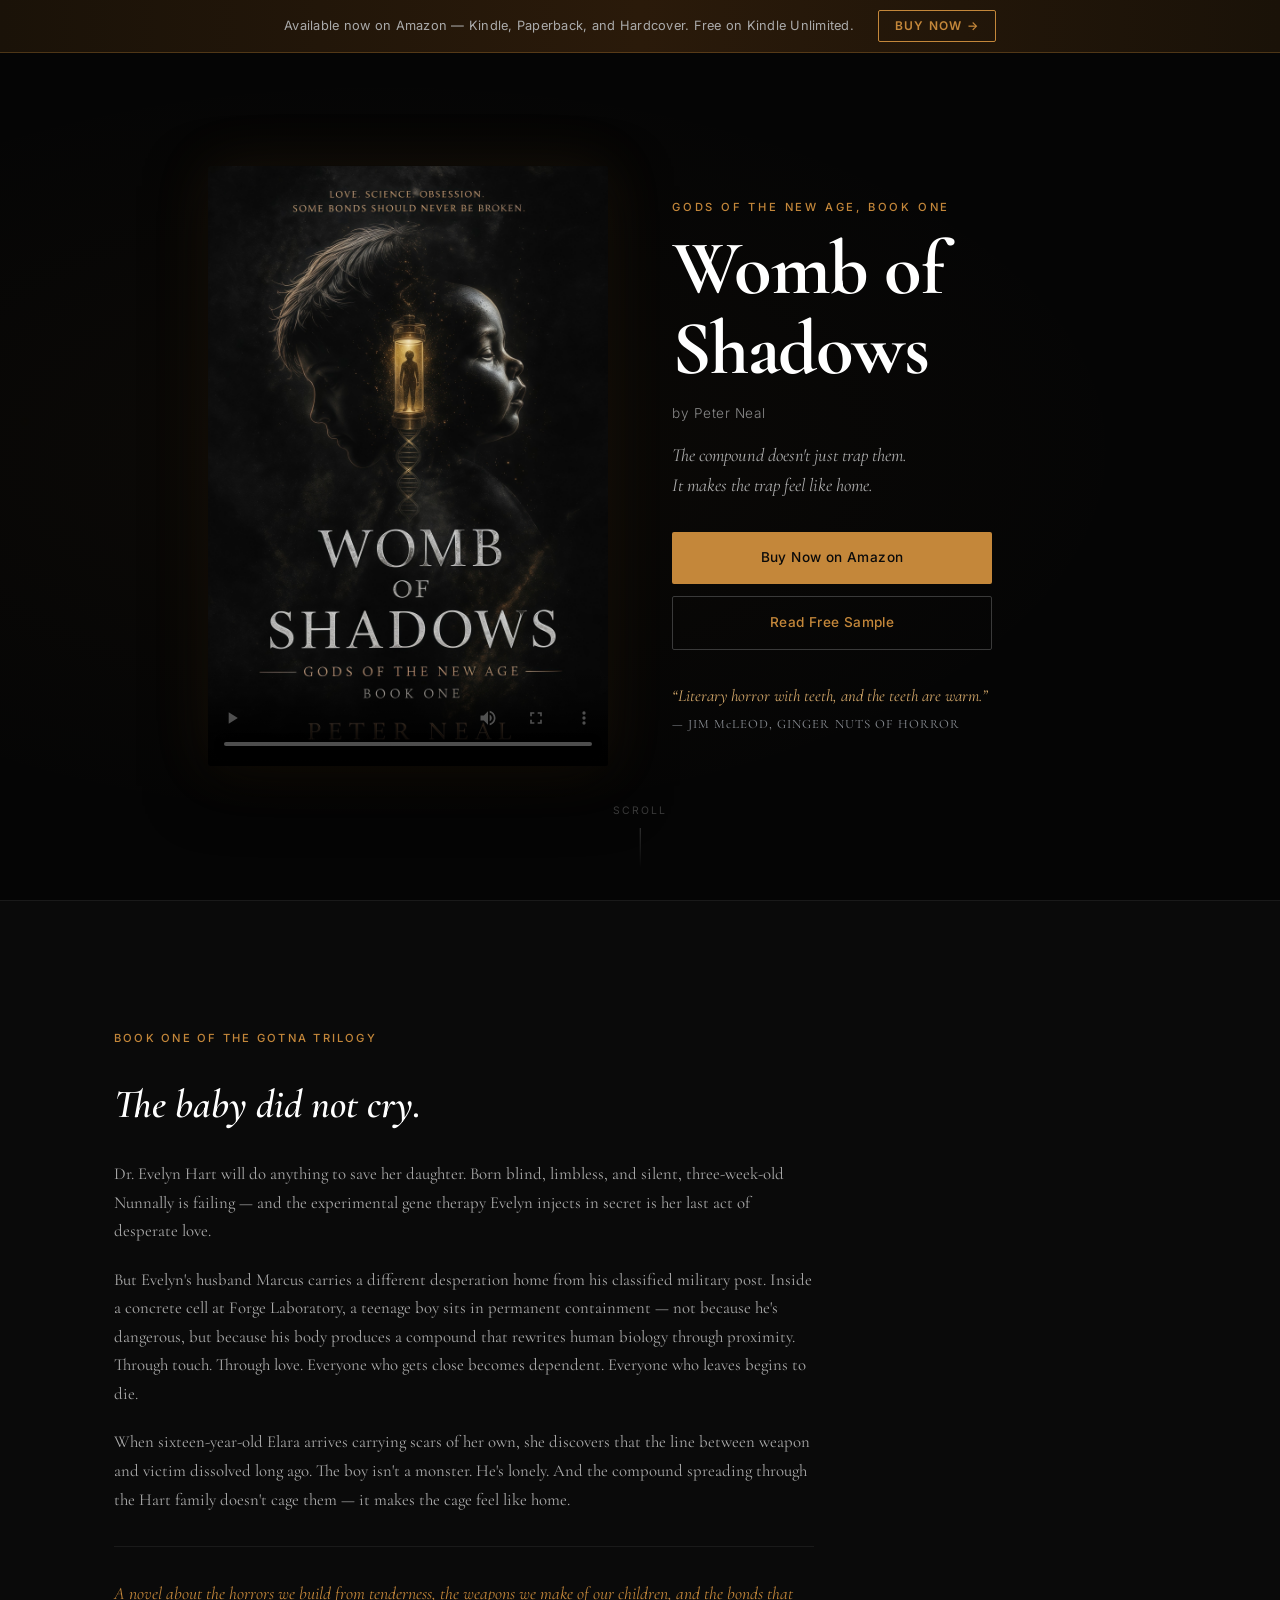
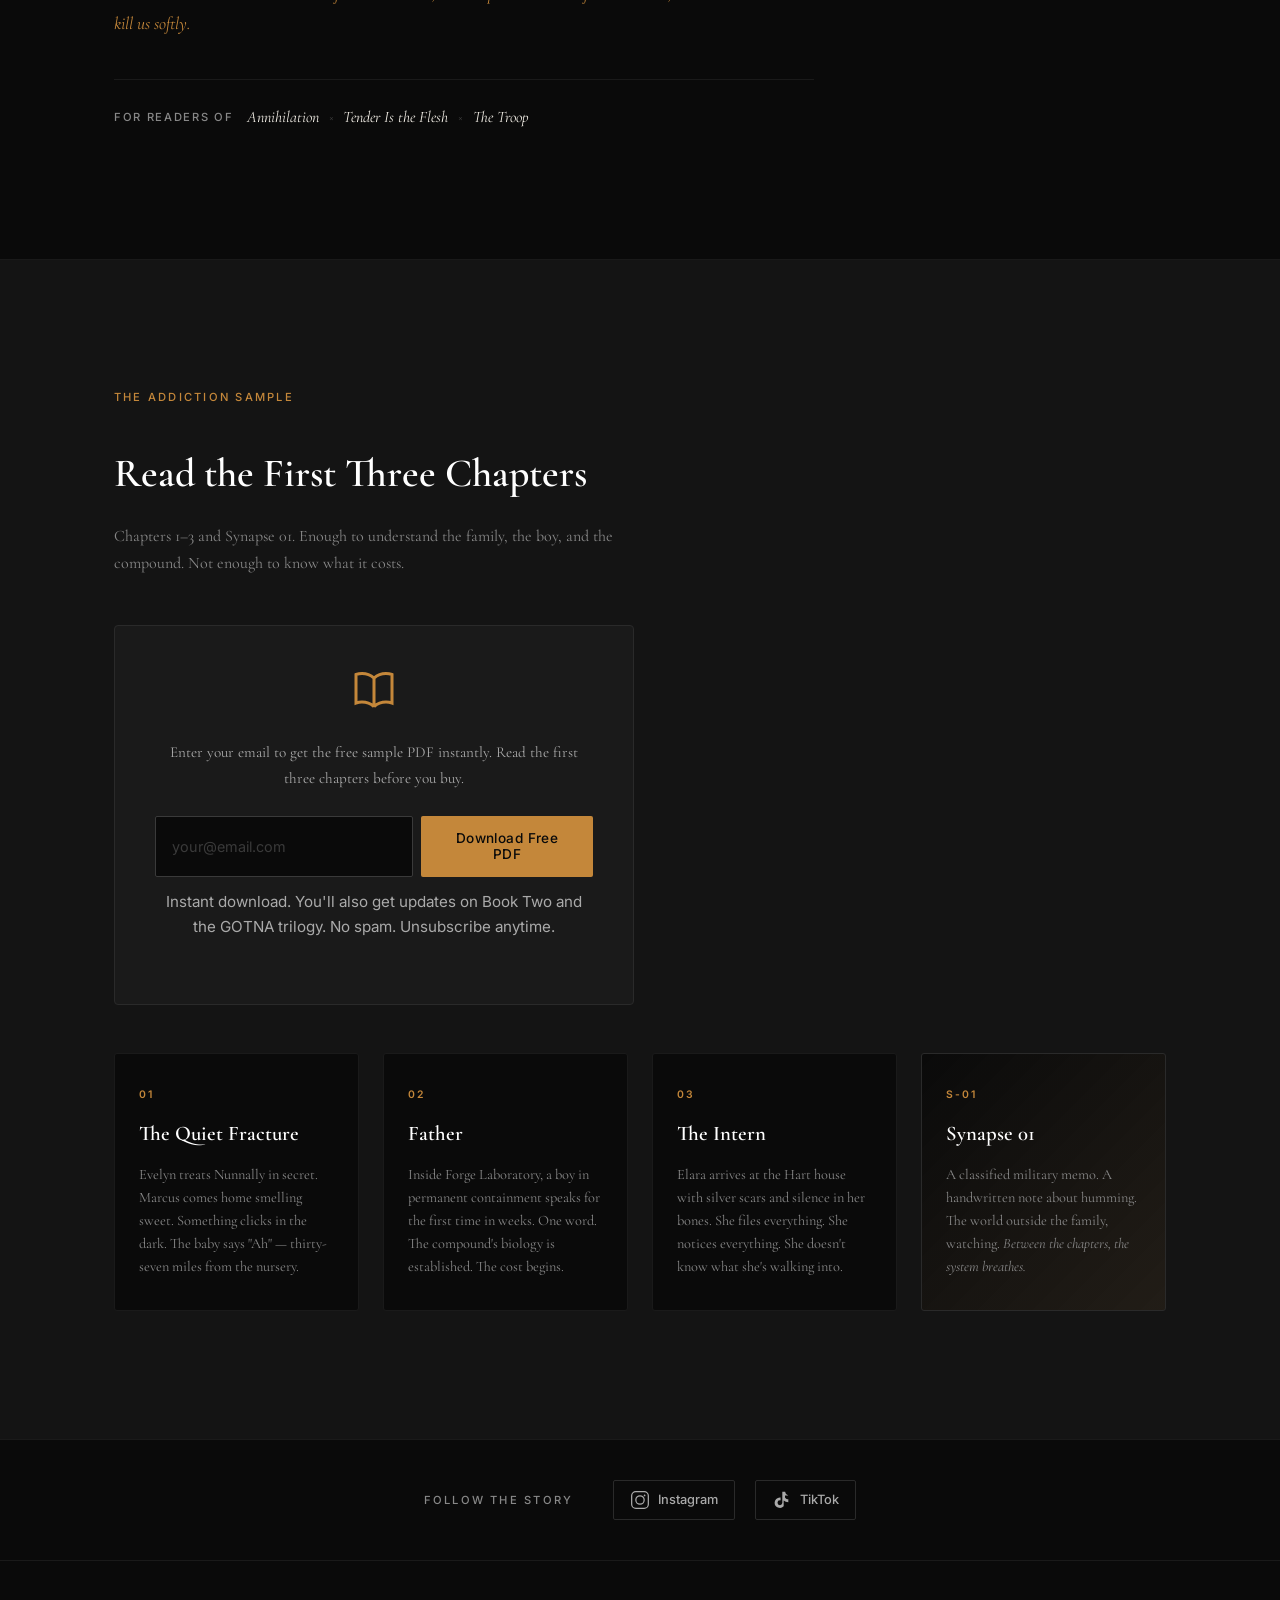
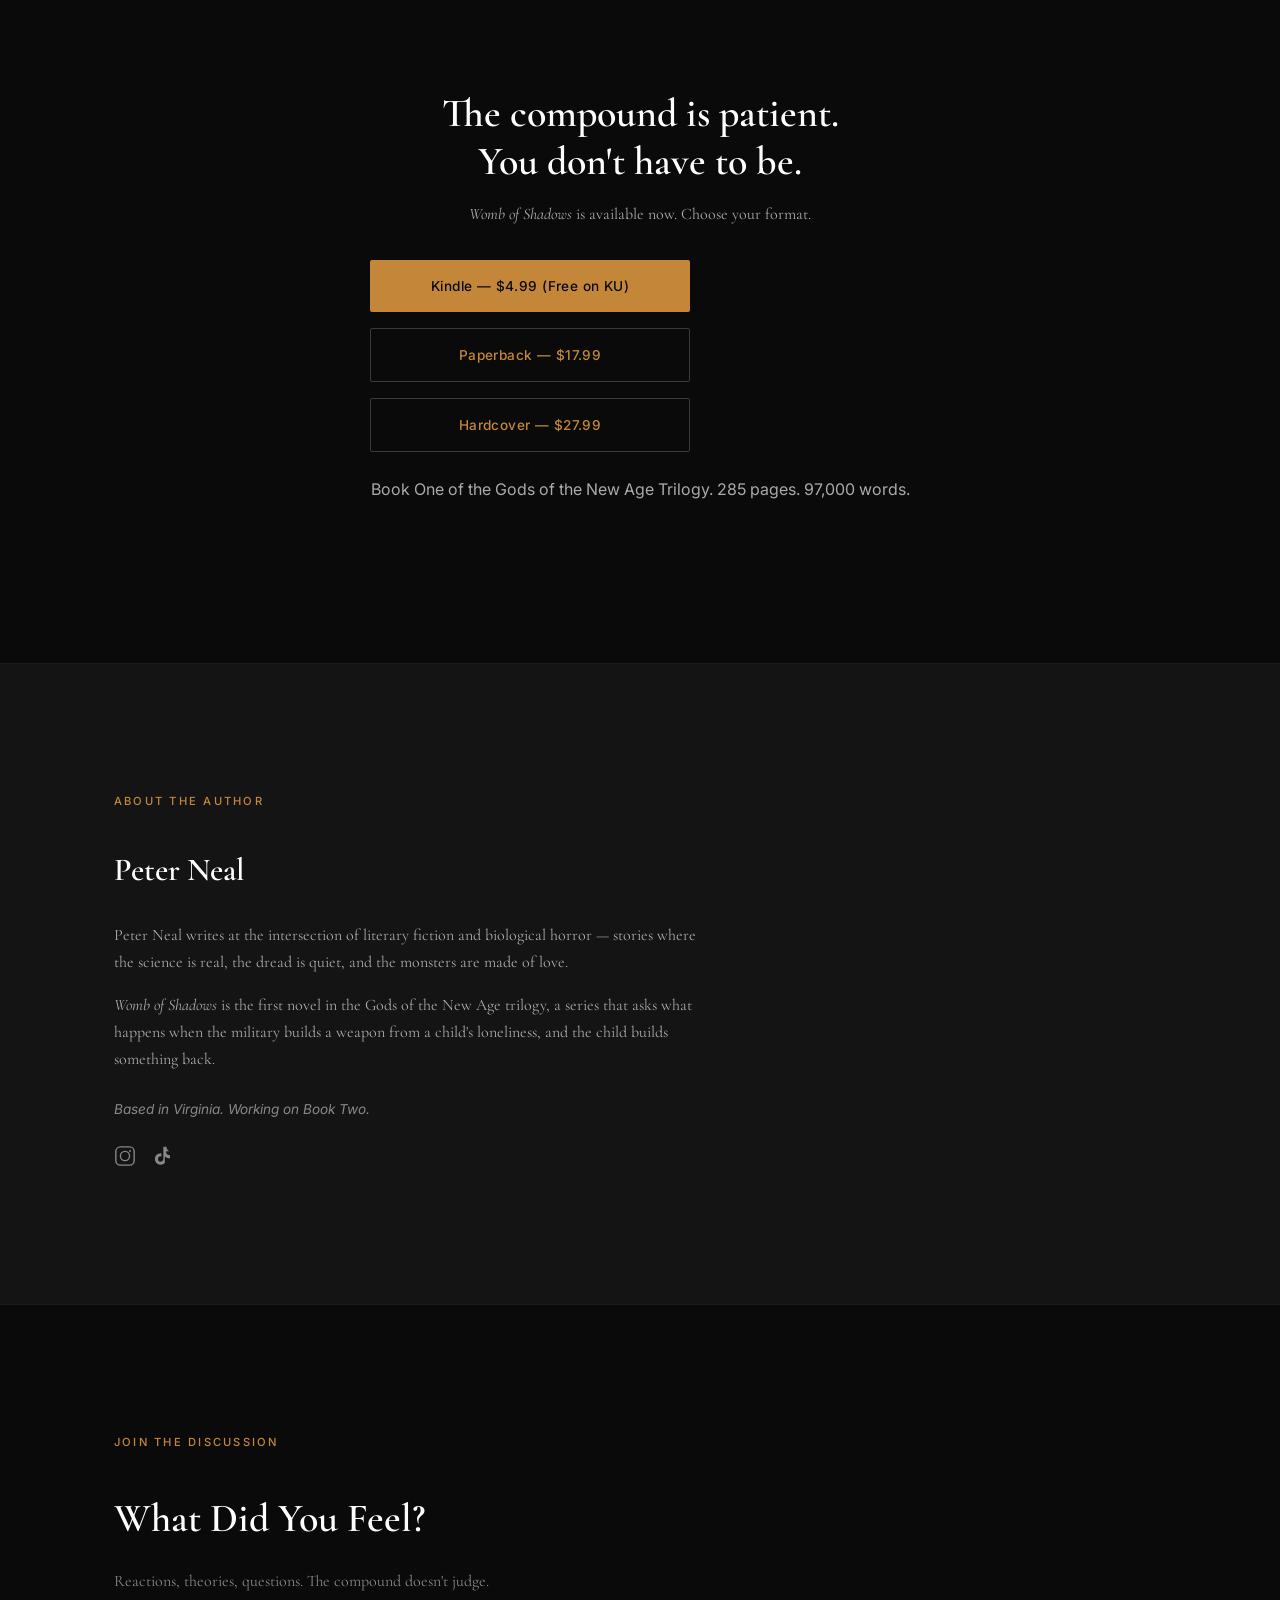
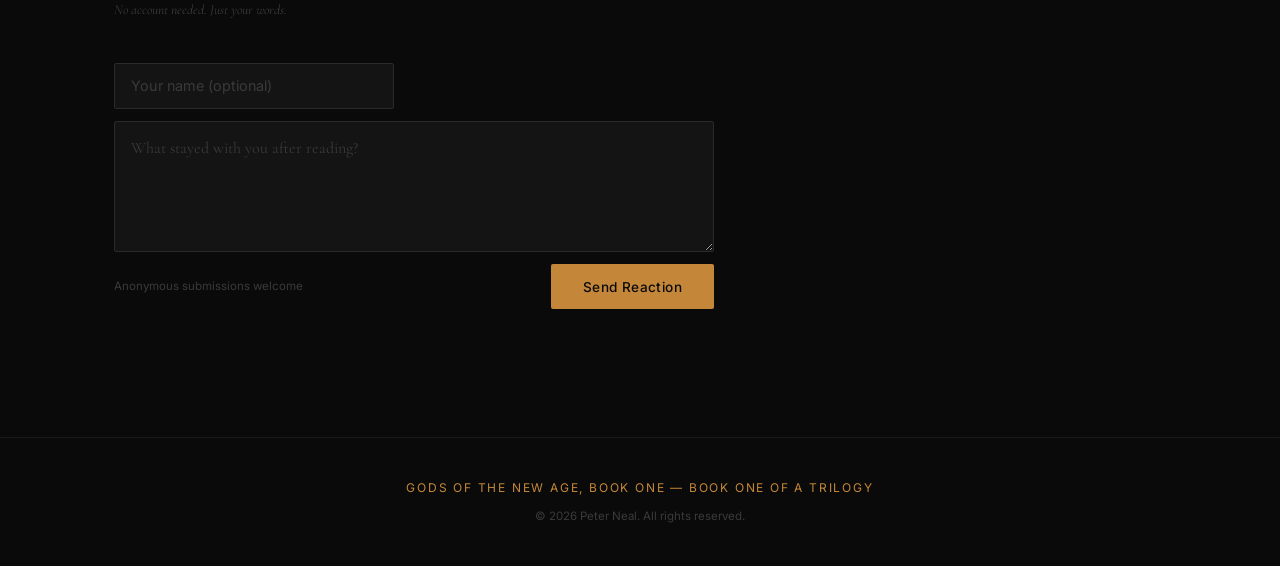
==== index.html @ 70c64106 "Add Google Analytics (GA4) + Ginger Nuts of Horror review quote" ====
<!DOCTYPE html>
<html lang="en">
<head>
    <meta charset="UTF-8">
    <meta name="viewport" content="width=device-width, initial-scale=1.0">
    <title>Womb of Shadows — Gods of the New Age, Book One by Peter Neal</title>
    <meta name="description" content="A dark literary sci-fi horror novel about a geneticist, a weapon that kills through tenderness, and a family trapped inside the thing they love. Available now on Amazon.">
    <meta name="keywords" content="dark literary horror novel 2026, biological horror fiction, Gods of the New Age novel, Peter Neal, sci-fi horror, body horror book, womb of shadows">
    <meta name="author" content="Peter Neal">

    <!-- Open Graph -->
    <meta property="og:title" content="Womb of Shadows — Gods of the New Age, Book One">
    <meta property="og:description" content="The compound doesn't just trap them. It makes the trap feel like home.">
    <meta property="og:image" content="images/cover.jpg">
    <meta property="og:type" content="book">
    <meta property="og:url" content="https://roguenealer.github.io/womb-of-shadows/">

    <!-- Twitter Card -->
    <meta name="twitter:card" content="summary_large_image">
    <meta name="twitter:title" content="Womb of Shadows — Gods of the New Age, Book One">
    <meta name="twitter:description" content="The compound doesn't just trap them. It makes the trap feel like home.">
    <meta name="twitter:image" content="images/cover.jpg">

    <link rel="preconnect" href="https://fonts.googleapis.com">
    <link rel="preconnect" href="https://fonts.gstatic.com" crossorigin>
    <link href="https://fonts.googleapis.com/css2?family=Cormorant+Garamond:ital,wght@0,400;0,600;0,700;1,400;1,600&family=Inter:wght@300;400;500;600&display=swap" rel="stylesheet">
    <link rel="stylesheet" href="css/style.css">

    <!-- Analytics (Google Analytics 4) — replace G-DT17MCMQZ6 with your Measurement ID from analytics.google.com -->
    <script async src="https://www.googletagmanager.com/gtag/js?id=G-DT17MCMQZ6"></script>
    <script>
      window.dataLayer = window.dataLayer || [];
      function gtag(){dataLayer.push(arguments);}
      gtag('js', new Date());
      gtag('config', 'G-DT17MCMQZ6');
      // Track buy + sample clicks as conversions
      document.addEventListener('click', function(e){
        var a = e.target.closest('a'); if(!a) return;
        var href = a.getAttribute('href') || '';
        if(href.indexOf('amazon.')>-1) gtag('event','buy_click',{link_url:href});
        if(a.classList.contains('promo-cta')||a.classList.contains('nav-cta')) gtag('event','cta_click',{label:a.textContent.trim()});
      });
    </script>
</head>
<body>
    <!-- Navigation -->
    <nav class="nav" id="nav">
        <div class="nav-inner">
            <a href="#" class="nav-logo">GOTNA</a>
            <button class="nav-toggle" id="nav-toggle" aria-label="Toggle menu">
                <span></span><span></span><span></span>
            </button>
            <ul class="nav-links" id="nav-links">
                <li><a href="#book">The Book</a></li>
                <li><a href="#read">Read Free</a></li>
                <li><a href="#author">Author</a></li>
                <li><a href="#comments">Comments</a></li>
                <li><a href="https://www.amazon.com/dp/B0D6WY16L7" target="_blank" class="nav-cta">Buy Now</a></li>
            </ul>
        </div>
    </nav>

    <!-- Promo Banner -->
    <div class="promo-banner" id="promo-banner">
        <div class="promo-inner">
            <span class="promo-text">Available now on Amazon — Kindle, Paperback, and Hardcover. Free on Kindle Unlimited.</span>
            <a href="https://www.amazon.com/dp/B0D6WY16L7" target="_blank" class="promo-cta">Buy Now &rarr;</a>
        </div>
    </div>

    <!-- Hero -->
    <section class="hero" id="hero">
        <div class="hero-particles" id="particles"></div>
        <div class="hero-content">
            <div class="hero-cover">
                <video class="cover-image cover-video" poster="images/cover.jpg" controls preload="metadata" playsinline aria-label="Womb of Shadows official book trailer">
                    <source src="media/Womb_Of_Shadows_Trailer_60s.mp4" type="video/mp4">
                    <img src="images/cover.jpg" alt="Womb of Shadows book cover — dual faces, a glowing vial, and DNA helix against a dark background" class="cover-image">
                </video>
            </div>
            <div class="hero-text">
                <p class="hero-subtitle">Gods of the New Age, Book One</p>
                <h1 class="hero-title">Womb of<br>Shadows</h1>
                <p class="hero-author">by Peter Neal</p>
                <p class="hero-tagline">The compound doesn't just trap them.<br>It makes the trap feel like home.</p>
                <div class="hero-actions">
                    <a href="https://www.amazon.com/dp/B0D6WY16L7" target="_blank" class="btn btn-primary">Buy Now on Amazon</a>
                    <a href="#read" class="btn btn-secondary">Read Free Sample</a>
                </div>
                <p class="hero-review" style="margin-top:1.6rem;font-style:italic;color:#d4a86a;font-size:1.05rem;line-height:1.5;max-width:30rem;">
                    &ldquo;Literary horror with teeth, and the teeth are warm.&rdquo;
                    <span style="display:block;font-style:normal;color:#8c9096;font-size:0.8rem;margin-top:0.4rem;letter-spacing:0.08em;">&mdash; JIM McLEOD, GINGER NUTS OF HORROR</span>
                </p>
            </div>
        </div>
        <div class="scroll-indicator">
            <span>Scroll</span>
            <div class="scroll-line"></div>
        </div>
    </section>

    <!-- Book Description -->
    <section class="section book" id="book">
        <div class="container">
            <div class="section-label">Book One of the GOTNA Trilogy</div>
            <div class="book-content">
                <div class="book-text">
                    <h2>The baby did not cry.</h2>
                    <p class="book-description">
                        Dr. Evelyn Hart will do anything to save her daughter. Born blind, limbless, and silent,
                        three-week-old Nunnally is failing — and the experimental gene therapy Evelyn injects
                        in secret is her last act of desperate love.
                    </p>
                    <p class="book-description">
                        But Evelyn's husband Marcus carries a different desperation home from his classified
                        military post. Inside a concrete cell at Forge Laboratory, a teenage boy sits in
                        permanent containment — not because he's dangerous, but because his body produces
                        a compound that rewrites human biology through proximity. Through touch. Through love.
                        Everyone who gets close becomes dependent. Everyone who leaves begins to die.
                    </p>
                    <p class="book-description">
                        When sixteen-year-old Elara arrives carrying scars of her own, she discovers that
                        the line between weapon and victim dissolved long ago. The boy isn't a monster.
                        He's lonely. And the compound spreading through the Hart family doesn't cage them
                        — it makes the cage feel like home.
                    </p>
                    <p class="book-description accent">
                        A novel about the horrors we build from tenderness, the weapons we make of our children,
                        and the bonds that kill us softly.
                    </p>
                    <div class="book-comps">
                        <span class="comp-label">For readers of</span>
                        <span class="comp-title">Annihilation</span>
                        <span class="comp-divider">&times;</span>
                        <span class="comp-title">Tender Is the Flesh</span>
                        <span class="comp-divider">&times;</span>
                        <span class="comp-title">The Troop</span>
                    </div>
                </div>
            </div>
        </div>
    </section>

    <!-- Read Sample -->
    <section class="section read" id="read">
        <div class="container">
            <div class="section-label">The Addiction Sample</div>
            <h2>Read the First Three Chapters</h2>
            <p class="read-subtitle">
                Chapters 1–3 and Synapse 01. Enough to understand the family, the boy,
                and the compound. Not enough to know what it costs.
            </p>
            <div class="read-gate" id="read-gate">
                <div class="read-gate-inner">
                    <div class="read-gate-icon">
                        <svg viewBox="0 0 24 24" fill="none" stroke="currentColor" stroke-width="1.5" width="48" height="48">
                            <path d="M12 6.042A8.967 8.967 0 006 3.75c-1.052 0-2.062.18-3 .512v14.25A8.987 8.987 0 016 18c2.305 0 4.408.867 6 2.292m0-14.25a8.966 8.966 0 016-2.292c1.052 0 2.062.18 3 .512v14.25A8.987 8.987 0 0018 18a8.967 8.967 0 00-6 2.292m0-14.25v14.25"/>
                        </svg>
                    </div>
                    <p>Enter your email to get the free sample PDF instantly. Read the first three chapters before you buy.</p>
                    <form class="gate-form" id="gate-form">
                        <input type="email" name="email" id="gate-email" placeholder="your@email.com" required class="gate-input">
                        <button type="submit" class="btn btn-primary">Download Free PDF</button>
                    </form>
                    <p class="gate-note">Instant download. You'll also get updates on Book Two and the GOTNA trilogy. No spam. Unsubscribe anytime.</p>
                    <div class="gate-success" id="gate-success" style="display:none;">
                        <div class="success-icon">&#10003;</div>
                        <p class="success-text">Your download has started!</p>
                        <p class="success-sub">Check your downloads folder for <strong>Womb_of_Shadows_Sample_Chapters.pdf</strong></p>
                        <p class="success-sub">You're on the list — we'll send you updates on Book Two and the GOTNA trilogy.</p>
                    </div>
                </div>
            </div>
            <div class="read-chapters">
                <div class="chapter-card">
                    <span class="chapter-number">01</span>
                    <h3>The Quiet Fracture</h3>
                    <p>Evelyn treats Nunnally in secret. Marcus comes home smelling sweet. Something clicks in the dark. The baby says "Ah" — thirty-seven miles from the nursery.</p>
                </div>
                <div class="chapter-card">
                    <span class="chapter-number">02</span>
                    <h3>Father</h3>
                    <p>Inside Forge Laboratory, a boy in permanent containment speaks for the first time in weeks. One word. The compound's biology is established. The cost begins.</p>
                </div>
                <div class="chapter-card">
                    <span class="chapter-number">03</span>
                    <h3>The Intern</h3>
                    <p>Elara arrives at the Hart house with silver scars and silence in her bones. She files everything. She notices everything. She doesn't know what she's walking into.</p>
                </div>
                <div class="chapter-card synapse">
                    <span class="chapter-number">S-01</span>
                    <h3>Synapse 01</h3>
                    <p>A classified military memo. A handwritten note about humming. The world outside the family, watching. <em>Between the chapters, the system breathes.</em></p>
                </div>
            </div>
        </div>
    </section>

    <!-- Follow / Social -->
    <section class="section follow" id="follow">
        <div class="container">
            <div class="follow-inner">
                <p class="follow-label">Follow the story</p>
                <div class="follow-links">
                    <a href="https://www.instagram.com/peternealwrites" target="_blank" rel="noopener" class="follow-link">
                        <svg viewBox="0 0 24 24" fill="none" stroke="currentColor" stroke-width="1.5" width="20" height="20">
                            <rect x="2" y="2" width="20" height="20" rx="5"/>
                            <circle cx="12" cy="12" r="5"/>
                            <circle cx="17.5" cy="6.5" r="1" fill="currentColor" stroke="none"/>
                        </svg>
                        <span>Instagram</span>
                    </a>
                    <a href="https://www.tiktok.com/@peternealwrites" target="_blank" rel="noopener" class="follow-link">
                        <svg viewBox="0 0 24 24" fill="currentColor" width="20" height="20">
                            <path d="M19.59 6.69a4.83 4.83 0 01-3.77-4.25V2h-3.45v13.67a2.89 2.89 0 01-2.88 2.5 2.89 2.89 0 01-2.89-2.89 2.89 2.89 0 012.89-2.89c.28 0 .54.04.79.1v-3.51a6.37 6.37 0 00-.79-.05A6.34 6.34 0 003.15 15.2a6.34 6.34 0 0010.86 4.43v-7.15a8.16 8.16 0 005.58 2.18V11.2a4.85 4.85 0 01-2.18-.52 4.83 4.83 0 01-1.82-1.81V6.69z"/>
                        </svg>
                        <span>TikTok</span>
                    </a>
                </div>
            </div>
        </div>
    </section>

    <!-- Buy Now -->
    <section class="section subscribe" id="subscribe">
        <div class="container">
            <div class="subscribe-inner">
                <h2>The compound is patient.<br>You don't have to be.</h2>
                <p><em>Womb of Shadows</em> is available now. Choose your format.</p>
                <div class="hero-actions" style="margin-top: 2rem; display: flex; flex-direction: column; gap: 1rem; align-items: center;">
                    <a href="https://www.amazon.com/dp/B0D6WY16L7" target="_blank" class="btn btn-primary" style="width: 100%; max-width: 360px; text-align: center;">Kindle — $4.99 (Free on KU)</a>
                    <a href="https://www.amazon.com/dp/B0GW483FT2" target="_blank" class="btn btn-secondary" style="width: 100%; max-width: 360px; text-align: center;">Paperback — $17.99</a>
                    <a href="https://www.amazon.com/dp/B0GW86GY14" target="_blank" class="btn btn-secondary" style="width: 100%; max-width: 360px; text-align: center;">Hardcover — $27.99</a>
                </div>
                <p class="subscribe-note" style="margin-top: 1.5rem;">Book One of the Gods of the New Age Trilogy. 285 pages. 97,000 words.</p>
            </div>
        </div>
    </section>

    <!-- About Author -->
    <section class="section author" id="author">
        <div class="container">
            <div class="section-label">About the Author</div>
            <div class="author-content">
                <div class="author-text">
                    <h2>Peter Neal</h2>
                    <p>
                        Peter Neal writes at the intersection of literary fiction and biological
                        horror — stories where the science is real, the dread is quiet, and the monsters
                        are made of love.
                    </p>
                    <p>
                        <em>Womb of Shadows</em> is the first novel in the Gods of the New Age trilogy, a series that
                        asks what happens when the military builds a weapon from a child's loneliness,
                        and the child builds something back.
                    </p>
                    <p class="author-location">
                        Based in Virginia. Working on Book Two.
                    </p>
                    <div class="social-links">
                        <a href="https://www.instagram.com/peternealwrites" target="_blank" rel="noopener" class="social-link" aria-label="Instagram" title="Instagram">
                            <svg viewBox="0 0 24 24" fill="none" stroke="currentColor" stroke-width="1.5" width="22" height="22">
                                <rect x="2" y="2" width="20" height="20" rx="5"/>
                                <circle cx="12" cy="12" r="5"/>
                                <circle cx="17.5" cy="6.5" r="1" fill="currentColor" stroke="none"/>
                            </svg>
                        </a>
                        <a href="https://www.tiktok.com/@peternealwrites" target="_blank" rel="noopener" class="social-link" aria-label="TikTok" title="TikTok">
                            <svg viewBox="0 0 24 24" fill="currentColor" width="22" height="22">
                                <path d="M19.59 6.69a4.83 4.83 0 01-3.77-4.25V2h-3.45v13.67a2.89 2.89 0 01-2.88 2.5 2.89 2.89 0 01-2.89-2.89 2.89 2.89 0 012.89-2.89c.28 0 .54.04.79.1v-3.51a6.37 6.37 0 00-.79-.05A6.34 6.34 0 003.15 15.2a6.34 6.34 0 0010.86 4.43v-7.15a8.16 8.16 0 005.58 2.18V11.2a4.85 4.85 0 01-2.18-.52 4.83 4.83 0 01-1.82-1.81V6.69z"/>
                            </svg>
                        </a>
                    </div>
                </div>
            </div>
        </div>
    </section>

    <!-- Comments -->
    <section class="section comments" id="comments">
        <div class="container">
            <div class="section-label">Join the Discussion</div>
            <h2>What Did You Feel?</h2>
            <p class="comments-subtitle">
                Reactions, theories, questions. The compound doesn't judge.<br>
                <em>No account needed. Just your words.</em>
            </p>
            <div class="reaction-form-wrap">
                <form class="reaction-form" id="reaction-form">
                    <input type="text" id="reaction-name" placeholder="Your name (optional)" class="reaction-input reaction-input-name">
                    <textarea id="reaction-comment" placeholder="What stayed with you after reading?" rows="4" required class="reaction-textarea"></textarea>
                    <div class="reaction-form-footer">
                        <span class="reaction-privacy">Anonymous submissions welcome</span>
                        <button type="submit" class="btn btn-primary">Send Reaction</button>
                    </div>
                </form>
                <div class="reaction-success" id="reaction-success" style="display:none;">
                    <div class="success-icon">&#10003;</div>
                    <p class="success-text">Received.</p>
                    <p class="success-sub">The compound remembers everything.</p>
                </div>
            </div>
        </div>
    </section>

    <!-- Footer -->
    <footer class="footer">
        <div class="container">
            <div class="footer-inner">
                <p class="footer-trilogy">Gods of the New Age, Book One &mdash; Book One of a Trilogy</p>
                <p class="footer-copy">&copy; 2026 Peter Neal. All rights reserved.</p>
            </div>
        </div>
    </footer>

    <script src="js/main.js"></script>
</body>
</html>
---- css/style.css ----
/* ============================================
   WOMB OF SHADOWS — Landing Page Styles
   Dark literary horror. A24 aesthetic.
   ============================================ */

/* --- Reset & Base --- */
*, *::before, *::after {
    margin: 0;
    padding: 0;
    box-sizing: border-box;
}

:root {
    --black: #0a0a0a;
    --black-deep: #050505;
    --gray-900: #141414;
    --gray-800: #1a1a1a;
    --gray-700: #2a2a2a;
    --gray-600: #3a3a3a;
    --gray-400: #888;
    --gray-300: #aaa;
    --white: #f0ece4;
    --white-bright: #fff;
    --amber: #c4873a;
    --amber-light: #d4a04a;
    --amber-glow: rgba(196, 135, 58, 0.15);
    --amber-dim: rgba(196, 135, 58, 0.08);

    --font-serif: 'Cormorant Garamond', Georgia, 'Times New Roman', serif;
    --font-sans: 'Inter', -apple-system, BlinkMacSystemFont, 'Segoe UI', sans-serif;

    --container: 1100px;
    --section-pad: clamp(4rem, 10vw, 8rem);
}

html {
    scroll-behavior: smooth;
    -webkit-font-smoothing: antialiased;
    -moz-osx-font-smoothing: grayscale;
}

body {
    background: var(--black);
    color: var(--white);
    font-family: var(--font-serif);
    font-size: 18px;
    line-height: 1.7;
    overflow-x: hidden;
}

a {
    color: var(--amber);
    text-decoration: none;
    transition: color 0.3s;
}
a:hover { color: var(--amber-light); }

img { max-width: 100%; height: auto; display: block; }

.container {
    max-width: var(--container);
    margin: 0 auto;
    padding: 0 1.5rem;
}

.section-label {
    font-family: var(--font-sans);
    font-size: 0.7rem;
    font-weight: 500;
    letter-spacing: 0.2em;
    text-transform: uppercase;
    color: var(--amber);
    margin-bottom: 2rem;
}

/* --- Promo Banner --- */
.promo-banner {
    position: fixed;
    top: 0;
    left: 0;
    right: 0;
    z-index: 200;
    background: linear-gradient(90deg, #1a1208, #2a1a0a, #1a1208);
    border-bottom: 1px solid rgba(196, 135, 58, 0.3);
    padding: 10px 0;
    text-align: center;
}

.promo-inner {
    max-width: var(--container);
    margin: 0 auto;
    padding: 0 1.5rem;
    display: flex;
    align-items: center;
    justify-content: center;
    gap: 1.5rem;
    flex-wrap: wrap;
}

.promo-text {
    font-family: var(--font-sans);
    font-size: 0.8rem;
    color: var(--gray-300);
    letter-spacing: 0.02em;
}

.promo-cta {
    font-family: var(--font-sans);
    font-size: 0.75rem;
    font-weight: 600;
    letter-spacing: 0.1em;
    text-transform: uppercase;
    color: var(--amber);
    white-space: nowrap;
    padding: 5px 16px;
    border: 1px solid var(--amber);
    border-radius: 2px;
    transition: all 0.3s;
}
.promo-cta:hover {
    background: var(--amber);
    color: var(--black);
}

/* Push nav down to account for promo banner */
.nav {
    top: 40px;
}

/* Push hero down to account for promo banner */
.hero {
    padding-top: 7rem;
}

@media (max-width: 768px) {
    .promo-banner { padding: 8px 0; }
    .promo-text { font-size: 0.7rem; }
    .promo-inner { gap: 0.75rem; }
    .nav { top: 56px; }
    .hero { padding-top: 6rem; }
}

/* --- Success State --- */
.gate-success {
    text-align: center;
    padding: 1rem 0;
}

.success-icon {
    width: 60px;
    height: 60px;
    border-radius: 50%;
    background: rgba(42, 122, 58, 0.15);
    border: 2px solid #2a7a3a;
    color: #2a7a3a;
    font-size: 28px;
    display: flex;
    align-items: center;
    justify-content: center;
    margin: 0 auto 1rem;
}

.success-text {
    font-family: var(--font-serif);
    font-size: 1.3rem;
    color: var(--white-bright);
    margin-bottom: 0.75rem;
}

.success-sub {
    font-family: var(--font-sans);
    font-size: 0.85rem;
    color: var(--gray-400);
    margin-bottom: 0.5rem;
}

.success-sub strong {
    color: var(--amber);
}

/* --- Navigation --- */
.nav {
    position: fixed;
    top: 0;
    left: 0;
    right: 0;
    z-index: 100;
    padding: 1rem 0;
    transition: background 0.4s, backdrop-filter 0.4s;
}

.nav.scrolled {
    background: rgba(10, 10, 10, 0.9);
    backdrop-filter: blur(12px);
    -webkit-backdrop-filter: blur(12px);
    border-bottom: 1px solid var(--gray-800);
}

.nav-inner {
    max-width: var(--container);
    margin: 0 auto;
    padding: 0 1.5rem;
    display: flex;
    align-items: center;
    justify-content: space-between;
}

.nav-logo {
    font-family: var(--font-sans);
    font-size: 0.75rem;
    font-weight: 600;
    letter-spacing: 0.25em;
    text-transform: uppercase;
    color: var(--white);
}
.nav-logo:hover { color: var(--amber); }

.nav-links {
    list-style: none;
    display: flex;
    align-items: center;
    gap: 2rem;
}

.nav-links a {
    font-family: var(--font-sans);
    font-size: 0.8rem;
    font-weight: 400;
    color: var(--gray-300);
    letter-spacing: 0.04em;
    transition: color 0.3s;
}
.nav-links a:hover { color: var(--white); }

.nav-cta {
    background: var(--amber) !important;
    color: var(--black) !important;
    padding: 0.5rem 1.25rem;
    border-radius: 2px;
    font-weight: 500 !important;
}
.nav-cta:hover {
    background: var(--amber-light) !important;
    color: var(--black) !important;
}

.nav-toggle {
    display: none;
    background: none;
    border: none;
    cursor: pointer;
    padding: 0.5rem;
    flex-direction: column;
    gap: 5px;
}
.nav-toggle span {
    display: block;
    width: 24px;
    height: 1.5px;
    background: var(--white);
    transition: transform 0.3s, opacity 0.3s;
}

/* --- Hero --- */
.hero {
    position: relative;
    min-height: 100vh;
    display: flex;
    align-items: center;
    justify-content: center;
    padding: 6rem 1.5rem 4rem;
    overflow: hidden;
    background: radial-gradient(ellipse at 30% 50%, rgba(196, 135, 58, 0.04) 0%, transparent 60%),
                var(--black-deep);
}

.hero-particles {
    position: absolute;
    inset: 0;
    pointer-events: none;
    opacity: 0.4;
}

.hero-content {
    max-width: var(--container);
    width: 100%;
    display: grid;
    grid-template-columns: 1fr 1fr;
    gap: 4rem;
    align-items: center;
    position: relative;
    z-index: 1;
}

.hero-cover {
    display: flex;
    justify-content: flex-end;
}

.cover-image {
    max-height: 600px;
    width: auto;
    border-radius: 2px;
    box-shadow:
        0 0 60px rgba(196, 135, 58, 0.1),
        0 20px 60px rgba(0, 0, 0, 0.6);
    transition: transform 0.6s ease, box-shadow 0.6s ease;
}
.cover-image:hover {
    transform: translateY(-4px);
    box-shadow:
        0 0 80px rgba(196, 135, 58, 0.15),
        0 30px 80px rgba(0, 0, 0, 0.7);
}

.hero-text {
    display: flex;
    flex-direction: column;
    gap: 0.5rem;
}

.hero-subtitle {
    font-family: var(--font-sans);
    font-size: 0.7rem;
    font-weight: 500;
    letter-spacing: 0.25em;
    text-transform: uppercase;
    color: var(--amber);
}

.hero-title {
    font-family: var(--font-serif);
    font-size: clamp(3rem, 6vw, 5rem);
    font-weight: 700;
    line-height: 1.05;
    color: var(--white-bright);
    letter-spacing: -0.02em;
    margin: 0.25rem 0;
}

.hero-author {
    font-family: var(--font-sans);
    font-size: 0.85rem;
    font-weight: 300;
    color: var(--gray-400);
    letter-spacing: 0.04em;
    margin-bottom: 0.5rem;
}

.hero-tagline {
    font-family: var(--font-serif);
    font-size: 1.15rem;
    font-style: italic;
    color: var(--gray-300);
    line-height: 1.6;
    margin-bottom: 1.5rem;
}

.hero-actions {
    display: flex;
    flex-direction: column;
    gap: 0.75rem;
    max-width: 320px;
}

/* --- Buttons --- */
.btn {
    display: inline-block;
    font-family: var(--font-sans);
    font-size: 0.85rem;
    font-weight: 500;
    letter-spacing: 0.03em;
    padding: 0.9rem 2rem;
    border: none;
    border-radius: 2px;
    cursor: pointer;
    text-align: center;
    transition: all 0.3s ease;
}

.btn-primary {
    background: var(--amber);
    color: var(--black);
}
.btn-primary:hover {
    background: var(--amber-light);
    color: var(--black);
    transform: translateY(-1px);
}

.btn-secondary {
    background: transparent;
    color: var(--amber);
    border: 1px solid var(--gray-600);
}
.btn-secondary:hover {
    border-color: var(--amber);
    color: var(--amber-light);
}

/* --- Scroll Indicator --- */
.scroll-indicator {
    position: absolute;
    bottom: 2rem;
    left: 50%;
    transform: translateX(-50%);
    display: flex;
    flex-direction: column;
    align-items: center;
    gap: 0.5rem;
    opacity: 0.4;
    z-index: 1;
}

.scroll-indicator span {
    font-family: var(--font-sans);
    font-size: 0.65rem;
    letter-spacing: 0.2em;
    text-transform: uppercase;
    color: var(--gray-400);
}

.scroll-line {
    width: 1px;
    height: 40px;
    background: linear-gradient(to bottom, var(--gray-400), transparent);
    animation: scrollPulse 2s ease-in-out infinite;
}

@keyframes scrollPulse {
    0%, 100% { opacity: 0.3; transform: scaleY(1); }
    50% { opacity: 1; transform: scaleY(1.2); }
}

/* --- Section Base --- */
.section {
    padding: var(--section-pad) 0;
}

/* --- Book Section --- */
.book {
    border-top: 1px solid var(--gray-800);
}

.book-content {
    max-width: 700px;
}

.book-text h2 {
    font-family: var(--font-serif);
    font-size: clamp(1.8rem, 4vw, 2.5rem);
    font-weight: 600;
    font-style: italic;
    color: var(--white-bright);
    margin-bottom: 2rem;
    line-height: 1.2;
}

.book-description {
    color: var(--gray-300);
    margin-bottom: 1.25rem;
    font-size: 1.05rem;
}

.book-description.accent {
    color: var(--amber);
    font-style: italic;
    font-size: 1.1rem;
    margin-top: 2rem;
    padding-top: 2rem;
    border-top: 1px solid var(--gray-800);
}

.book-comps {
    display: flex;
    flex-wrap: wrap;
    align-items: center;
    gap: 0.6rem;
    margin-top: 2.5rem;
    padding-top: 1.5rem;
    border-top: 1px solid var(--gray-800);
}

.comp-label {
    font-family: var(--font-sans);
    font-size: 0.7rem;
    font-weight: 500;
    letter-spacing: 0.15em;
    text-transform: uppercase;
    color: var(--gray-400);
    margin-right: 0.25rem;
}

.comp-title {
    font-family: var(--font-serif);
    font-size: 1rem;
    font-style: italic;
    color: var(--white);
}

.comp-divider {
    color: var(--gray-600);
    font-size: 0.8rem;
}

/* --- Read Section --- */
.read {
    background: var(--gray-900);
    border-top: 1px solid var(--gray-800);
}

.read h2 {
    font-family: var(--font-serif);
    font-size: clamp(1.8rem, 4vw, 2.5rem);
    font-weight: 600;
    color: var(--white-bright);
    margin-bottom: 1rem;
}

.read-subtitle {
    color: var(--gray-400);
    font-size: 1rem;
    max-width: 550px;
    margin-bottom: 3rem;
}

/* --- Read Gate (email capture for sample) --- */
.read-gate {
    margin-bottom: 3rem;
}

.read-gate-inner {
    background: var(--gray-800);
    border: 1px solid var(--gray-700);
    border-radius: 4px;
    padding: 2.5rem;
    max-width: 520px;
    text-align: center;
}

.read-gate-icon {
    color: var(--amber);
    margin-bottom: 1rem;
}

.read-gate-inner > p {
    font-size: 0.95rem;
    color: var(--gray-300);
    margin-bottom: 1.5rem;
}

.gate-form {
    display: flex;
    gap: 0.5rem;
}

.gate-input,
.subscribe-input {
    flex: 1;
    background: var(--black);
    border: 1px solid var(--gray-600);
    color: var(--white);
    font-family: var(--font-sans);
    font-size: 0.9rem;
    padding: 0.85rem 1rem;
    border-radius: 2px;
    outline: none;
    transition: border-color 0.3s;
}

.gate-input:focus,
.subscribe-input:focus {
    border-color: var(--amber);
}

.gate-input::placeholder,
.subscribe-input::placeholder {
    color: var(--gray-600);
}

.gate-note {
    font-family: var(--font-sans);
    font-size: 0.72rem;
    color: var(--gray-600);
    margin-top: 0.75rem;
}

/* --- Chapter Cards --- */
.read-chapters {
    display: grid;
    grid-template-columns: repeat(auto-fit, minmax(240px, 1fr));
    gap: 1.5rem;
}

.chapter-card {
    background: var(--black);
    border: 1px solid var(--gray-800);
    border-radius: 3px;
    padding: 2rem 1.5rem;
    transition: border-color 0.3s, transform 0.3s;
}
.chapter-card:hover {
    border-color: var(--gray-600);
    transform: translateY(-2px);
}

.chapter-card.synapse {
    border-color: var(--gray-700);
    background: linear-gradient(135deg, var(--black), var(--amber-dim));
}

.chapter-number {
    font-family: var(--font-sans);
    font-size: 0.65rem;
    font-weight: 600;
    letter-spacing: 0.2em;
    text-transform: uppercase;
    color: var(--amber);
    display: block;
    margin-bottom: 0.75rem;
}

.chapter-card h3 {
    font-family: var(--font-serif);
    font-size: 1.3rem;
    font-weight: 600;
    color: var(--white-bright);
    margin-bottom: 0.75rem;
}

.chapter-card p {
    font-size: 0.9rem;
    color: var(--gray-400);
    line-height: 1.6;
}

/* --- Subscribe Section --- */
.subscribe {
    border-top: 1px solid var(--gray-800);
}

.subscribe-inner {
    max-width: 540px;
    text-align: center;
    margin: 0 auto;
}

.subscribe h2 {
    font-family: var(--font-serif);
    font-size: clamp(1.8rem, 4vw, 2.5rem);
    font-weight: 600;
    color: var(--white-bright);
    margin-bottom: 1rem;
    line-height: 1.2;
}

.subscribe-inner > p {
    color: var(--gray-300);
    margin-bottom: 2rem;
    font-size: 1rem;
}

.subscribe-form {
    display: flex;
    gap: 0.5rem;
    margin-bottom: 0.75rem;
}

.subscribe-note {
    font-family: var(--font-sans);
    font-size: 0.72rem;
    color: var(--gray-600);
}

/* --- Author Section --- */
.author {
    background: var(--gray-900);
    border-top: 1px solid var(--gray-800);
}

.author-content {
    max-width: 600px;
}

.author-text h2 {
    font-family: var(--font-serif);
    font-size: clamp(1.5rem, 3vw, 2rem);
    font-weight: 600;
    color: var(--white-bright);
    margin-bottom: 1.5rem;
}

.author-text p {
    color: var(--gray-300);
    margin-bottom: 1rem;
    font-size: 1rem;
}

.author-location {
    font-family: var(--font-sans);
    font-size: 0.85rem !important;
    color: var(--gray-400) !important;
    font-style: italic;
    margin-top: 1.5rem !important;
}

.social-links {
    display: flex;
    gap: 1rem;
    margin-top: 1.5rem;
}

.social-link {
    color: var(--gray-400);
    transition: color 0.3s, transform 0.3s;
}
.social-link:hover {
    color: var(--amber);
    transform: translateY(-2px);
}

/* --- Follow / Social Bar --- */
.follow {
    border-top: 1px solid var(--gray-800);
    padding: 2.5rem 0;
}

.follow-inner {
    display: flex;
    align-items: center;
    justify-content: center;
    gap: 2.5rem;
    flex-wrap: wrap;
}

.follow-label {
    font-family: var(--font-sans);
    font-size: 0.7rem;
    font-weight: 500;
    letter-spacing: 0.2em;
    text-transform: uppercase;
    color: var(--gray-400);
}

.follow-links {
    display: flex;
    align-items: center;
    gap: 1.25rem;
}

.follow-link {
    display: flex;
    align-items: center;
    gap: 0.5rem;
    font-family: var(--font-sans);
    font-size: 0.8rem;
    font-weight: 500;
    color: var(--gray-300);
    padding: 0.5rem 1rem;
    border: 1px solid var(--gray-700);
    border-radius: 2px;
    transition: all 0.3s;
}

.follow-link:hover {
    color: var(--amber);
    border-color: var(--amber);
    background: var(--amber-dim);
}

.follow-link svg {
    flex-shrink: 0;
    transition: color 0.3s;
}

@media (max-width: 600px) {
    .follow-inner { flex-direction: column; gap: 1.25rem; }
    .follow-links { flex-wrap: wrap; justify-content: center; }
}

/* --- Comments Section --- */
.comments {
    border-top: 1px solid var(--gray-800);
}

.comments h2 {
    font-family: var(--font-serif);
    font-size: clamp(1.8rem, 4vw, 2.5rem);
    font-weight: 600;
    color: var(--white-bright);
    margin-bottom: 1rem;
}

.comments-subtitle {
    color: var(--gray-400);
    font-size: 1rem;
    margin-bottom: 2.5rem;
}

.comments-subtitle em {
    font-size: 0.85rem;
    color: var(--gray-600);
}

/* --- Reaction Form --- */
.reaction-form-wrap {
    max-width: 600px;
}

.reaction-form {
    display: flex;
    flex-direction: column;
    gap: 0.75rem;
}

.reaction-input,
.reaction-textarea {
    background: var(--gray-900);
    border: 1px solid var(--gray-700);
    color: var(--white);
    font-family: var(--font-serif);
    font-size: 1rem;
    padding: 0.85rem 1rem;
    border-radius: 2px;
    outline: none;
    transition: border-color 0.3s;
    width: 100%;
}

.reaction-input-name {
    font-family: var(--font-sans);
    font-size: 0.9rem;
    max-width: 280px;
}

.reaction-textarea {
    resize: vertical;
    min-height: 120px;
    line-height: 1.6;
}

.reaction-input:focus,
.reaction-textarea:focus {
    border-color: var(--amber);
}

.reaction-input::placeholder,
.reaction-textarea::placeholder {
    color: var(--gray-600);
}

.reaction-form-footer {
    display: flex;
    align-items: center;
    justify-content: space-between;
    gap: 1rem;
    flex-wrap: wrap;
}

.reaction-privacy {
    font-family: var(--font-sans);
    font-size: 0.72rem;
    color: var(--gray-600);
}

@media (max-width: 480px) {
    .reaction-form-footer { flex-direction: column; align-items: flex-start; }
    .reaction-input-name { max-width: 100%; }
}

/* --- Footer --- */
.footer {
    border-top: 1px solid var(--gray-800);
    padding: 2.5rem 0;
}

.footer-inner {
    text-align: center;
}

.footer-trilogy {
    font-family: var(--font-sans);
    font-size: 0.75rem;
    letter-spacing: 0.15em;
    text-transform: uppercase;
    color: var(--amber);
    margin-bottom: 0.5rem;
}

.footer-copy {
    font-family: var(--font-sans);
    font-size: 0.72rem;
    color: var(--gray-600);
}

/* ============================================
   Responsive
   ============================================ */
@media (max-width: 768px) {
    body { font-size: 16px; }

    .nav-toggle {
        display: flex;
    }

    .nav-links {
        position: fixed;
        top: 0;
        right: -100%;
        width: 280px;
        height: 100vh;
        background: var(--gray-900);
        flex-direction: column;
        padding: 5rem 2rem 2rem;
        gap: 1.5rem;
        transition: right 0.4s ease;
        border-left: 1px solid var(--gray-800);
    }
    .nav-links.open { right: 0; }

    .hero {
        padding: 5rem 1.25rem 3rem;
        min-height: auto;
    }

    .hero-content {
        grid-template-columns: 1fr;
        gap: 2.5rem;
        text-align: center;
    }

    .hero-cover {
        justify-content: center;
        order: -1;
    }

    .cover-image {
        max-height: 420px;
    }

    .hero-text {
        align-items: center;
    }

    .hero-actions {
        max-width: 100%;
        width: 100%;
    }

    .scroll-indicator { display: none; }

    .gate-form,
    .subscribe-form {
        flex-direction: column;
    }

    .read-chapters {
        grid-template-columns: 1fr;
    }

    .book-comps {
        justify-content: center;
    }
}

@media (max-width: 480px) {
    .hero-title { font-size: 2.5rem; }
    .cover-image { max-height: 340px; }

    .read-gate-inner {
        padding: 1.5rem;
    }
}

/* --- Animations --- */
@media (prefers-reduced-motion: no-preference) {
    .fade-in {
        opacity: 0;
        transform: translateY(20px);
        transition: opacity 0.8s ease, transform 0.8s ease;
    }
    .fade-in.visible {
        opacity: 1;
        transform: translateY(0);
    }
}
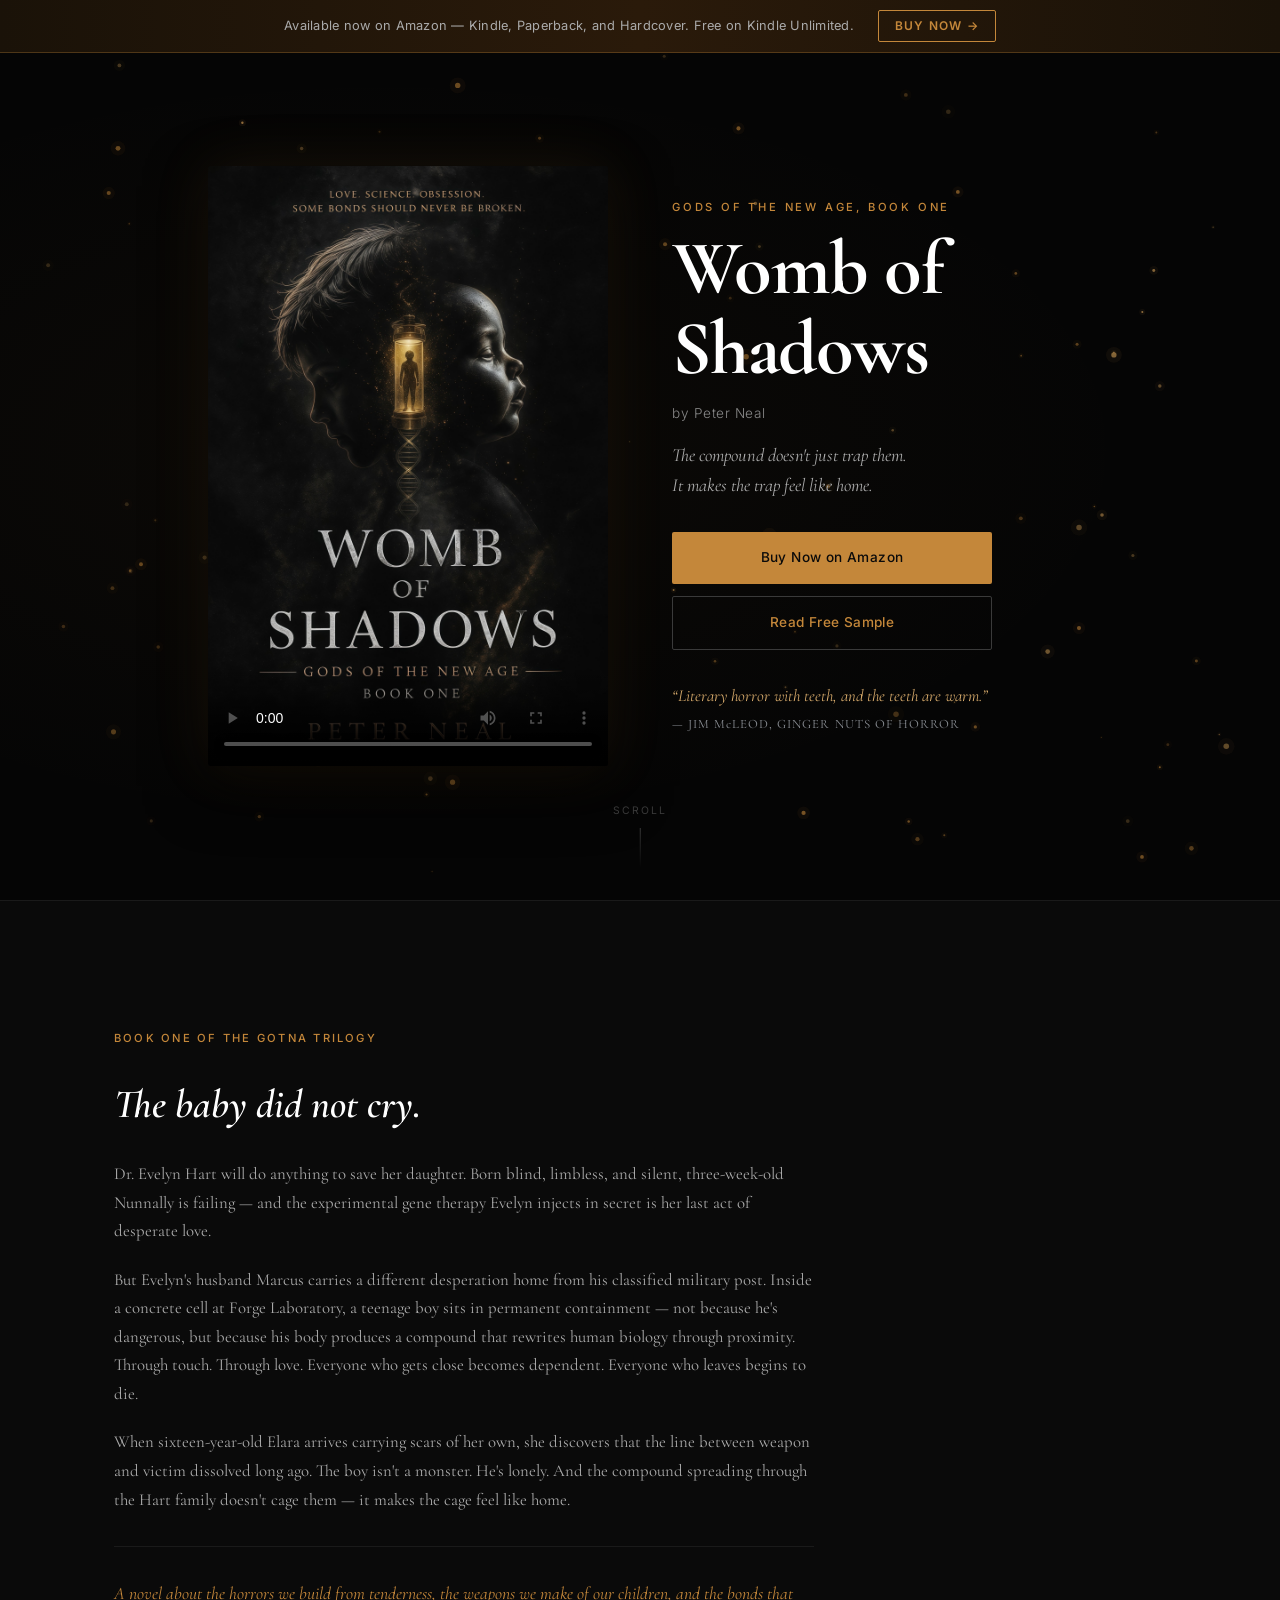
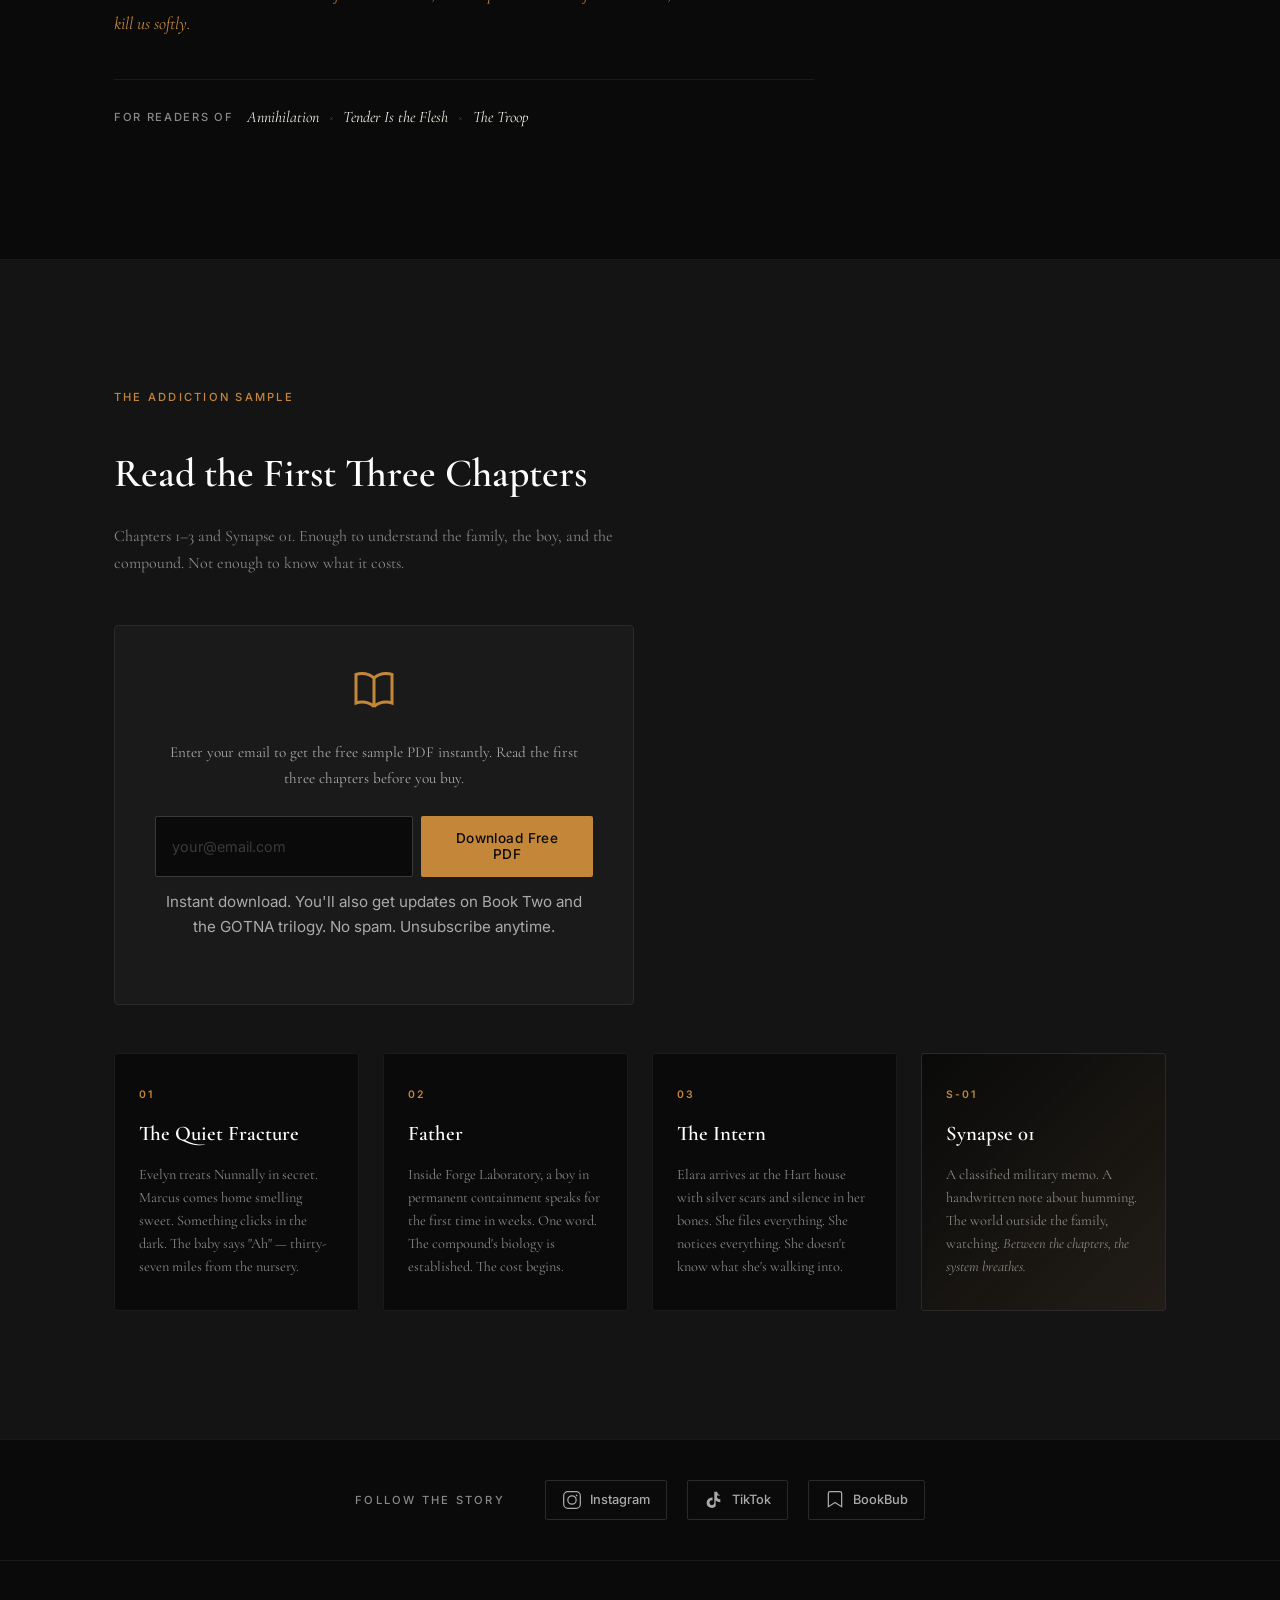
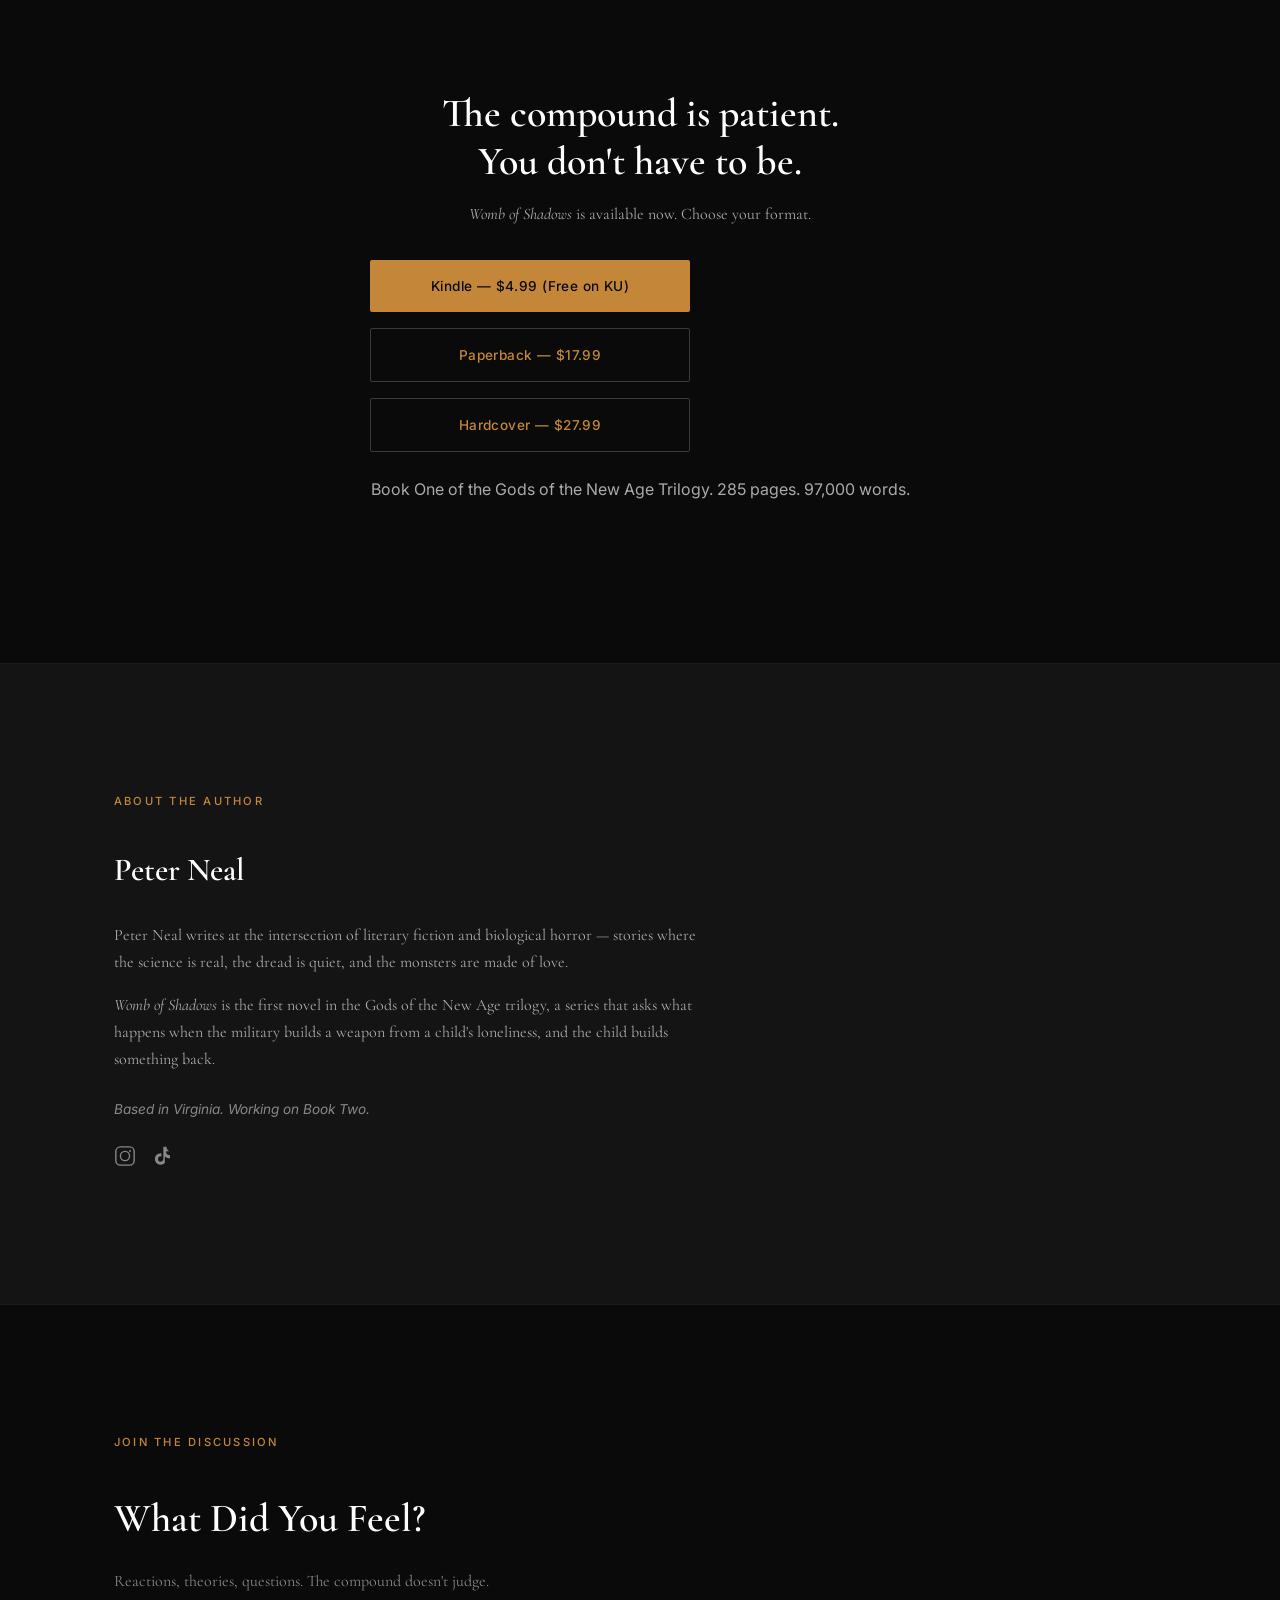
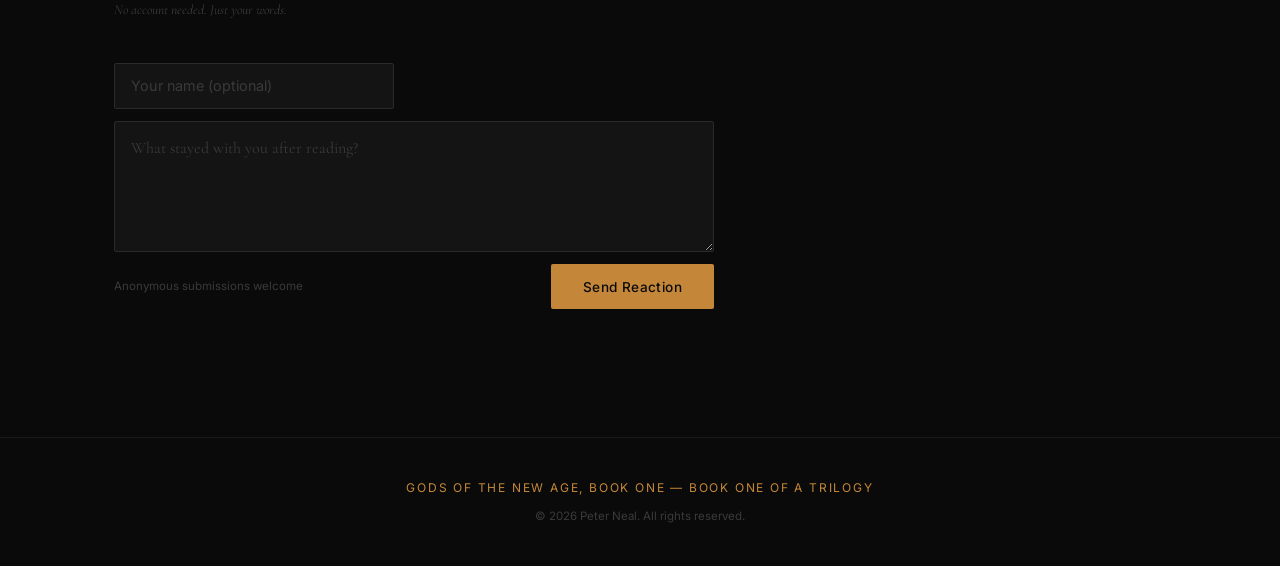
==== commit c8aaff4c: "Add Follow on BookBub button to follow section" ====
--- a/index.html
+++ b/index.html
@@ -216,6 +216,12 @@
                         </svg>
                         <span>TikTok</span>
                     </a>
+                    <a href="https://www.bookbub.com/authors/peter-neal-8a056cda-60df-4468-be9a-75870700dd15" target="_blank" rel="noopener" class="follow-link">
+                        <svg viewBox="0 0 24 24" fill="none" stroke="currentColor" stroke-width="1.5" width="20" height="20">
+                            <path d="M4 4v16l8-5 8 5V4a2 2 0 00-2-2H6a2 2 0 00-2 2z"/>
+                        </svg>
+                        <span>BookBub</span>
+                    </a>
                 </div>
             </div>
         </div>
--- a/css/style.css
+++ b/css/style.css
@@ -278,7 +278,7 @@
     position: absolute;
     inset: 0;
     pointer-events: none;
-    opacity: 0.4;
+    opacity: 0.85;
 }
 
 .hero-content {
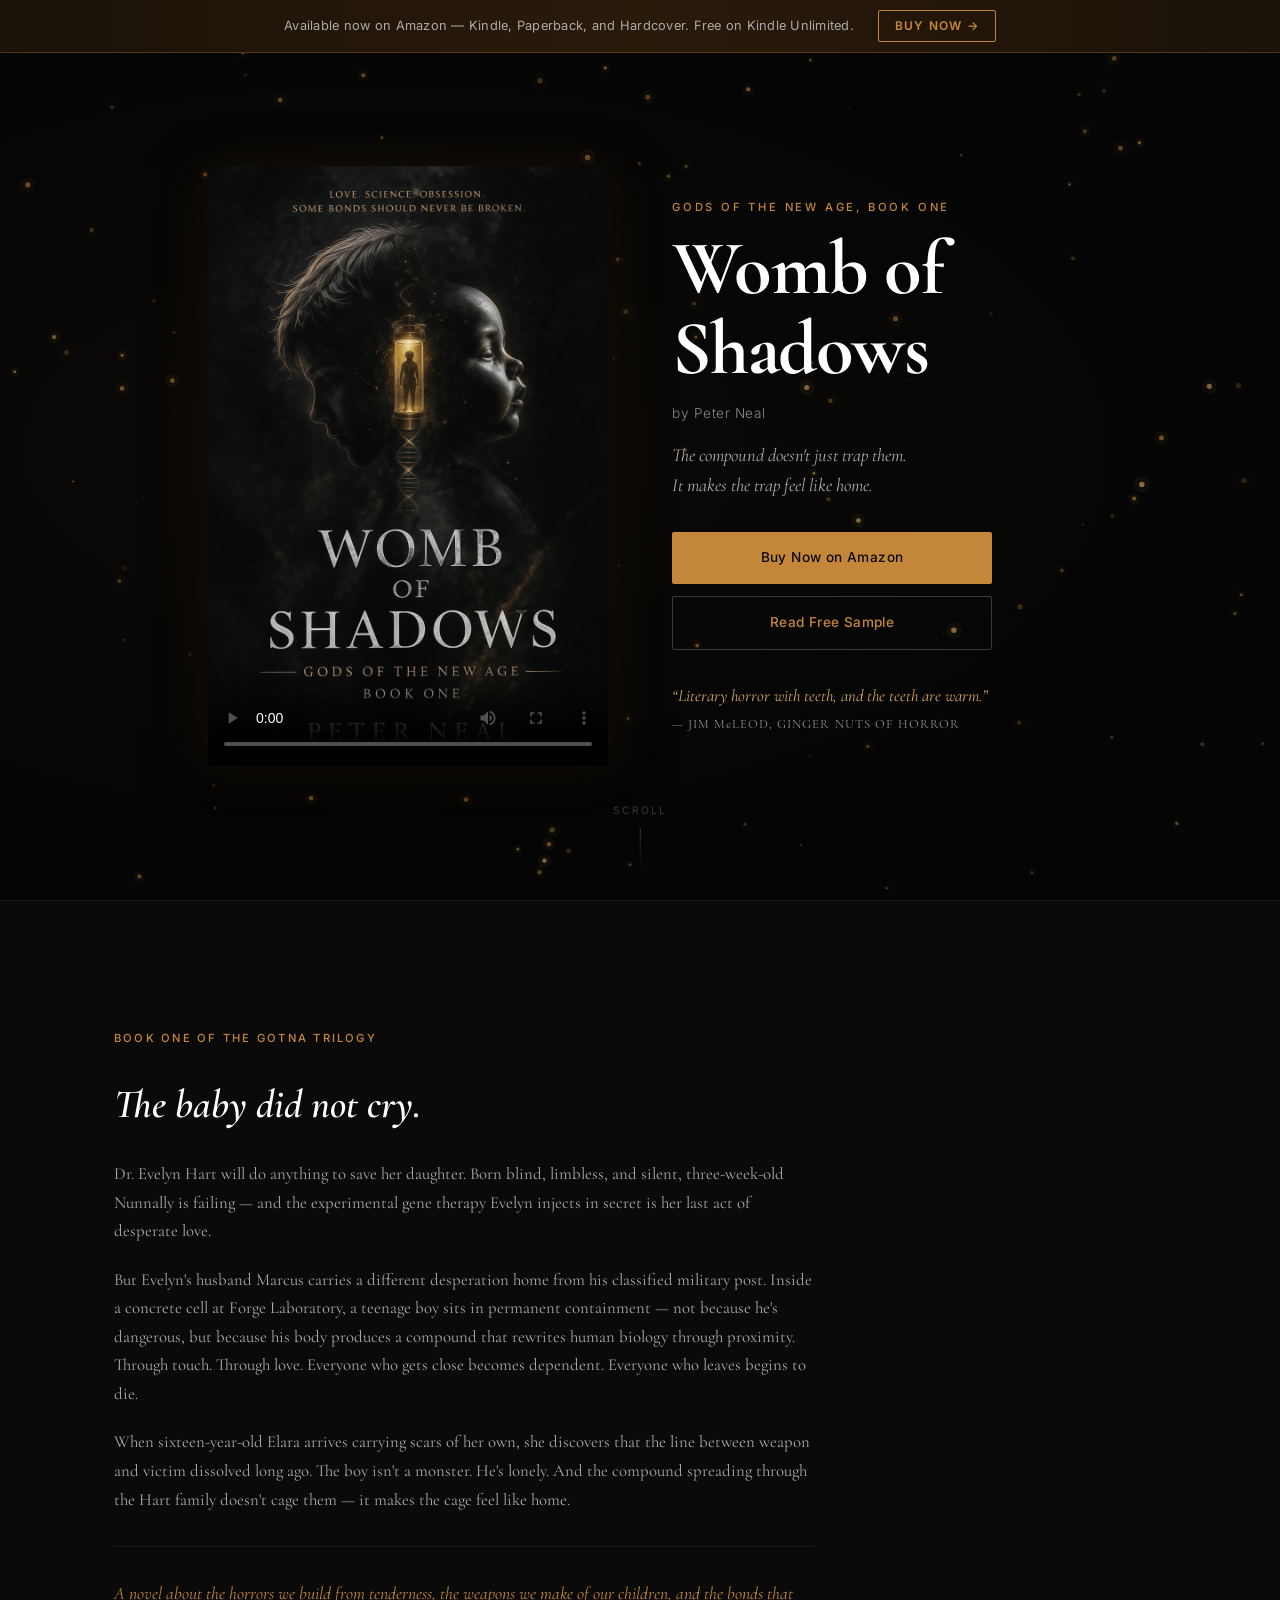
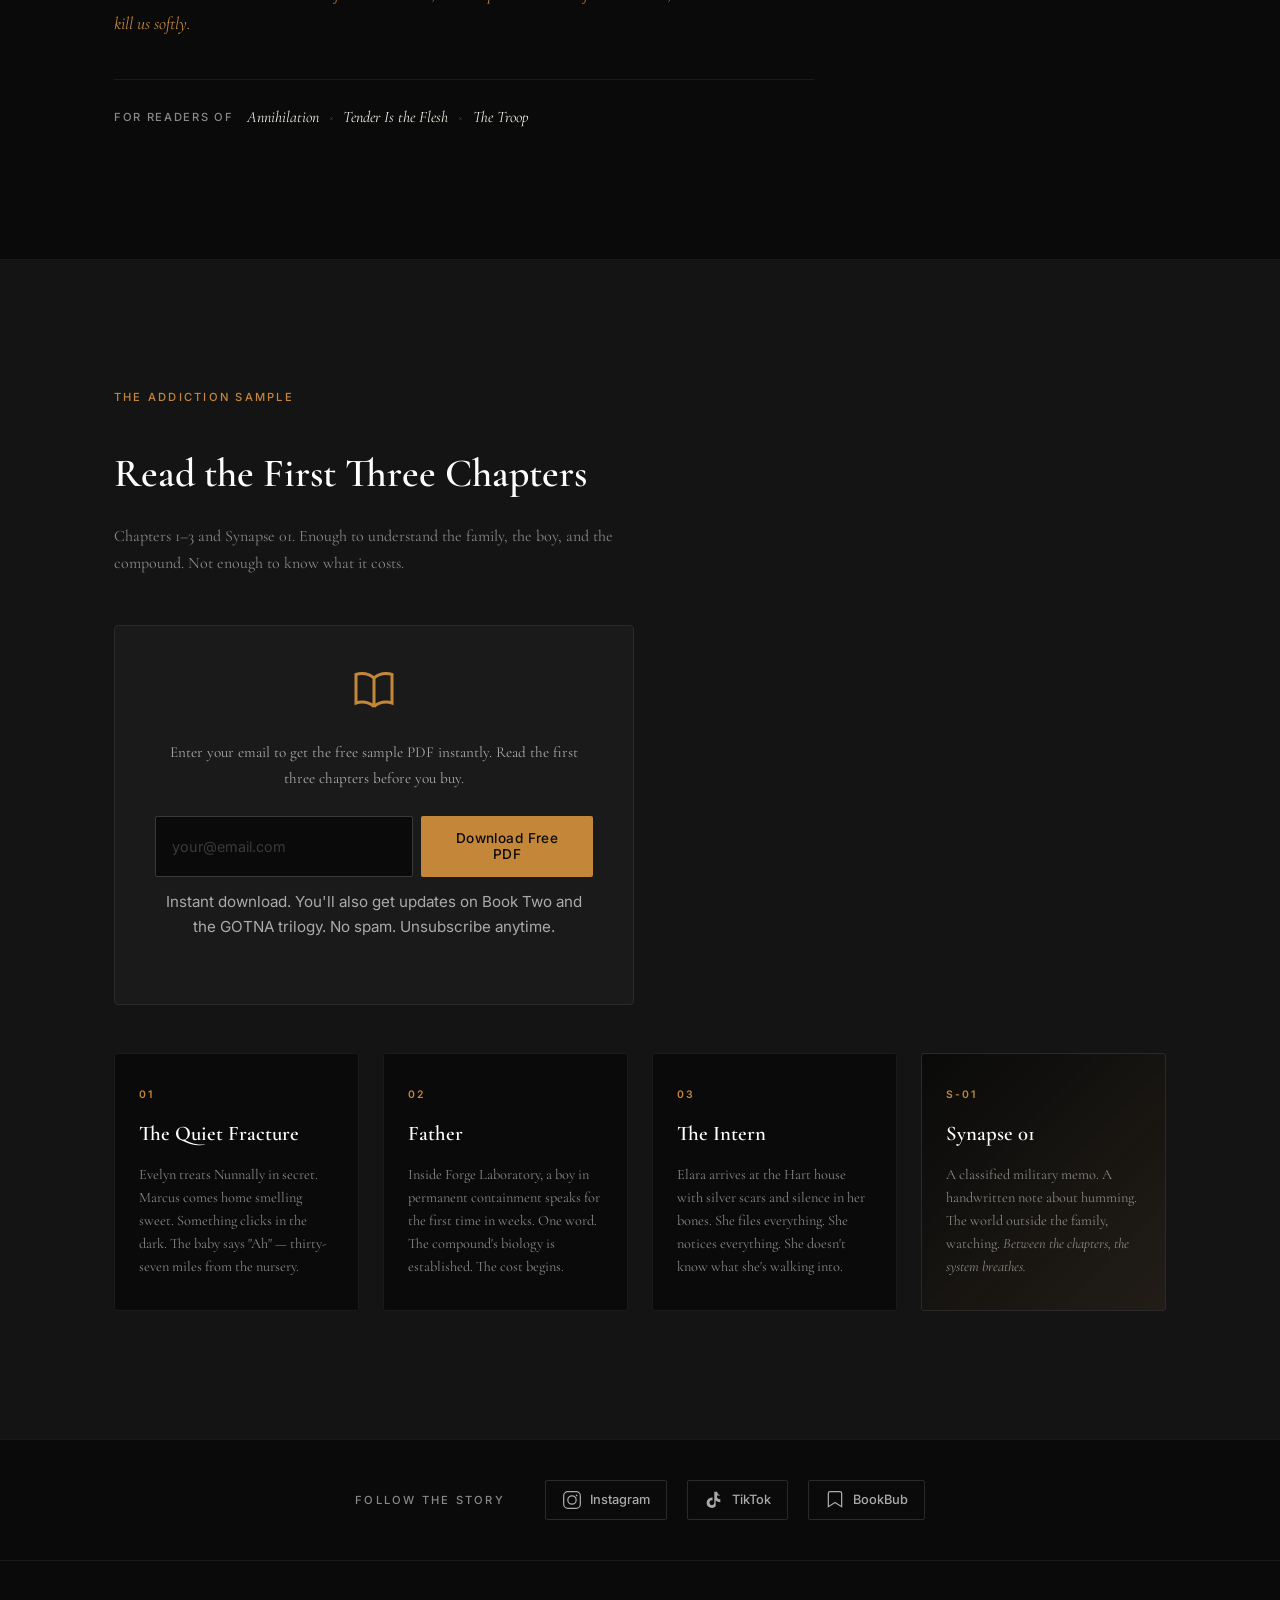
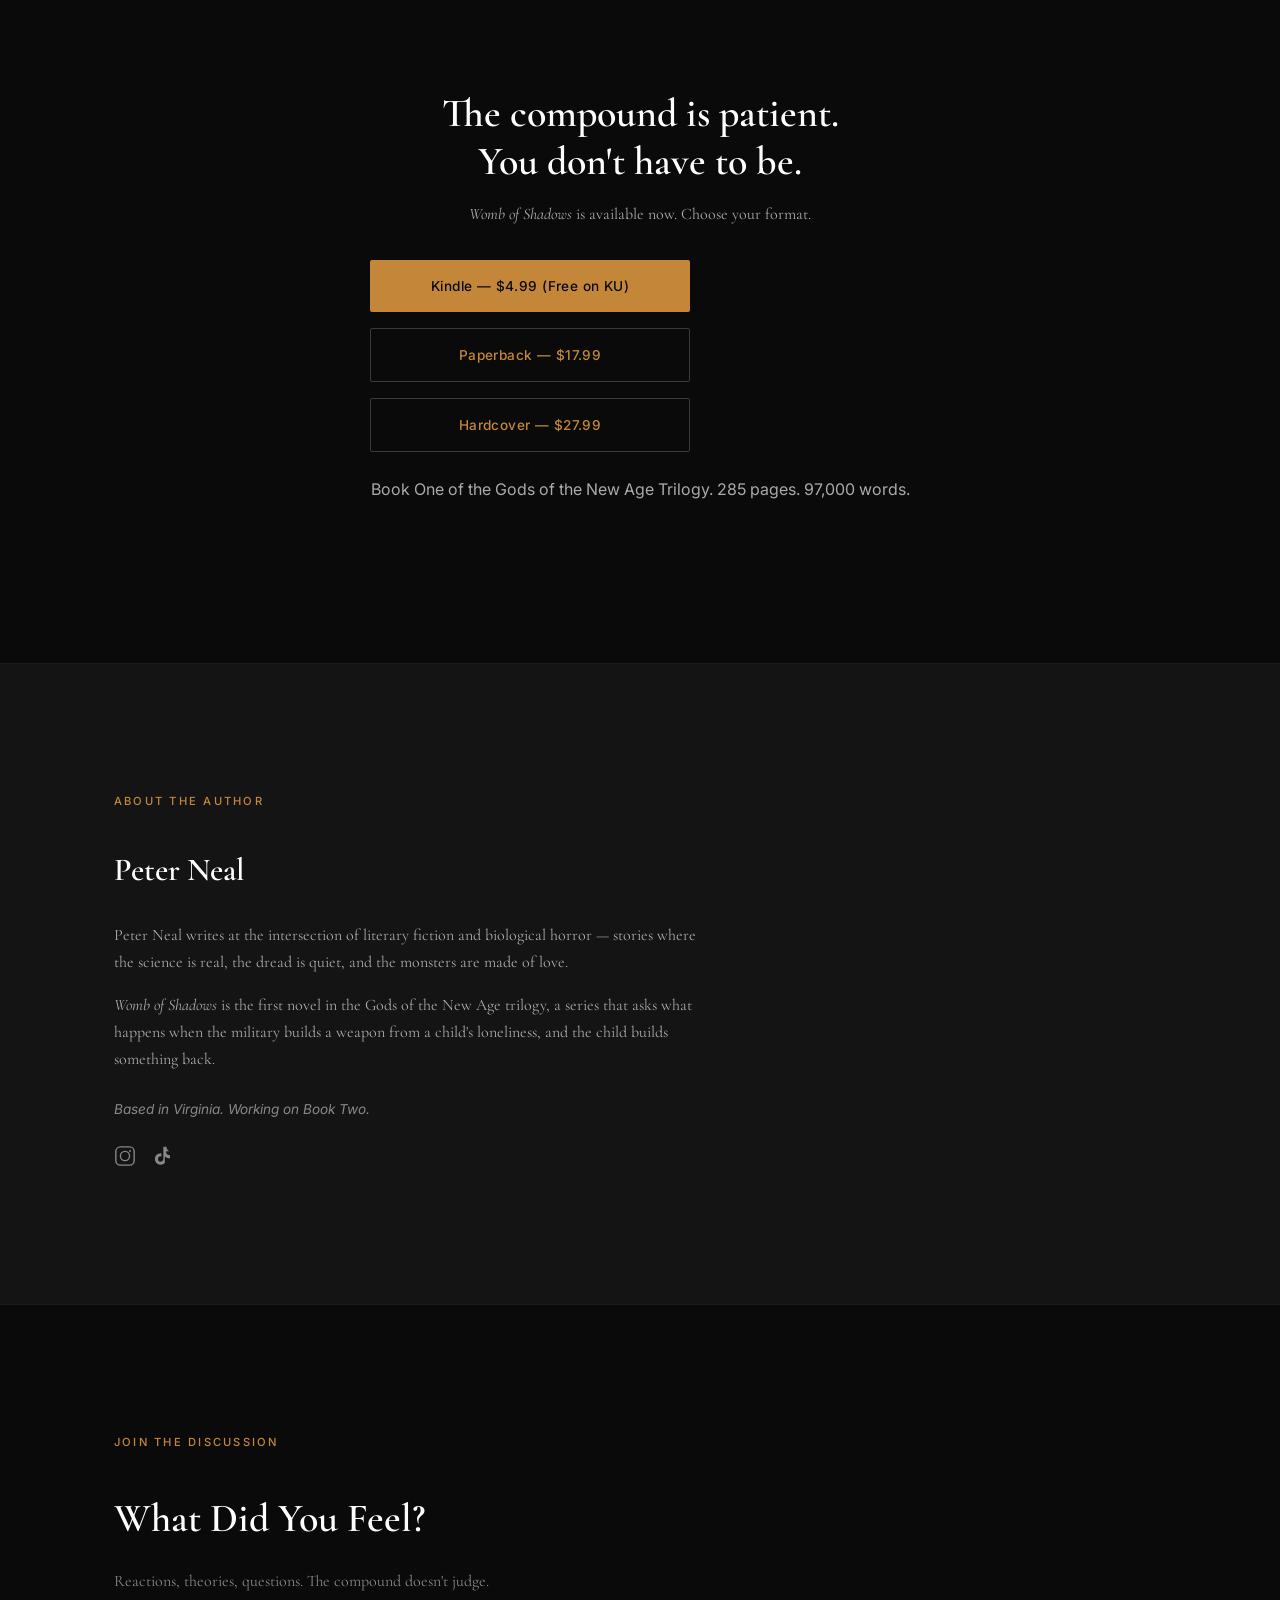
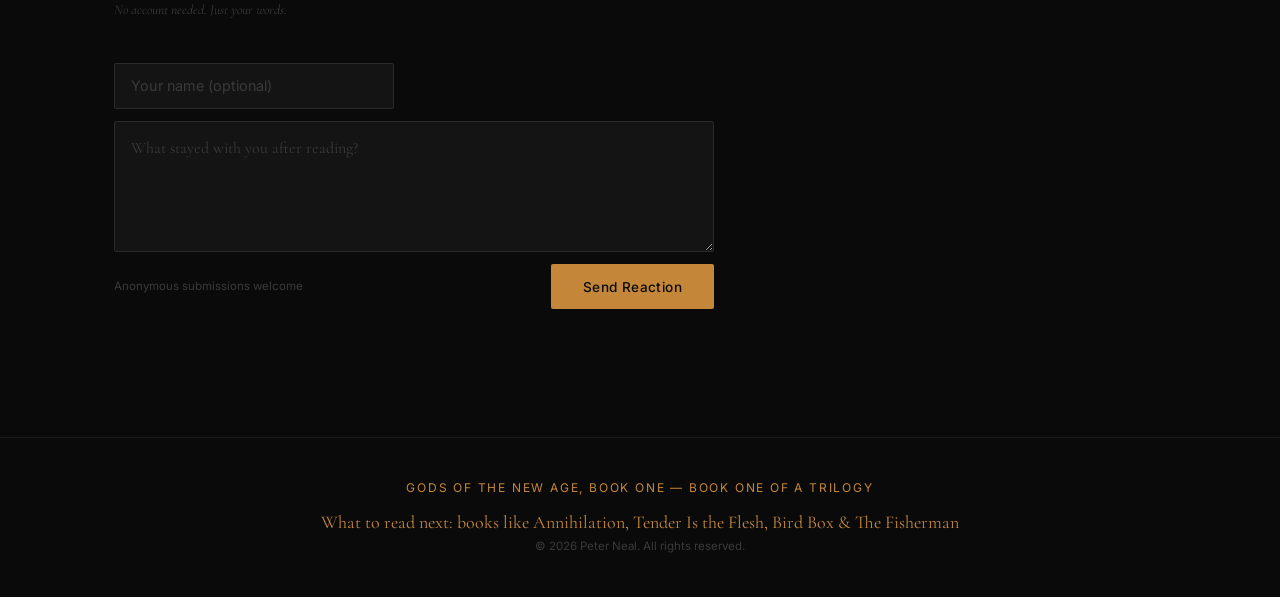
==== commit 8bfbcb3d: "Footer: link to books-like recommendation pages" ====
--- a/index.html
+++ b/index.html
@@ -314,6 +314,7 @@
         <div class="container">
             <div class="footer-inner">
                 <p class="footer-trilogy">Gods of the New Age, Book One &mdash; Book One of a Trilogy</p>
+                <p class="footer-recs"><a href="books-like/">What to read next: books like Annihilation, Tender Is the Flesh, Bird Box &amp; The Fisherman</a></p>
                 <p class="footer-copy">&copy; 2026 Peter Neal. All rights reserved.</p>
             </div>
         </div>
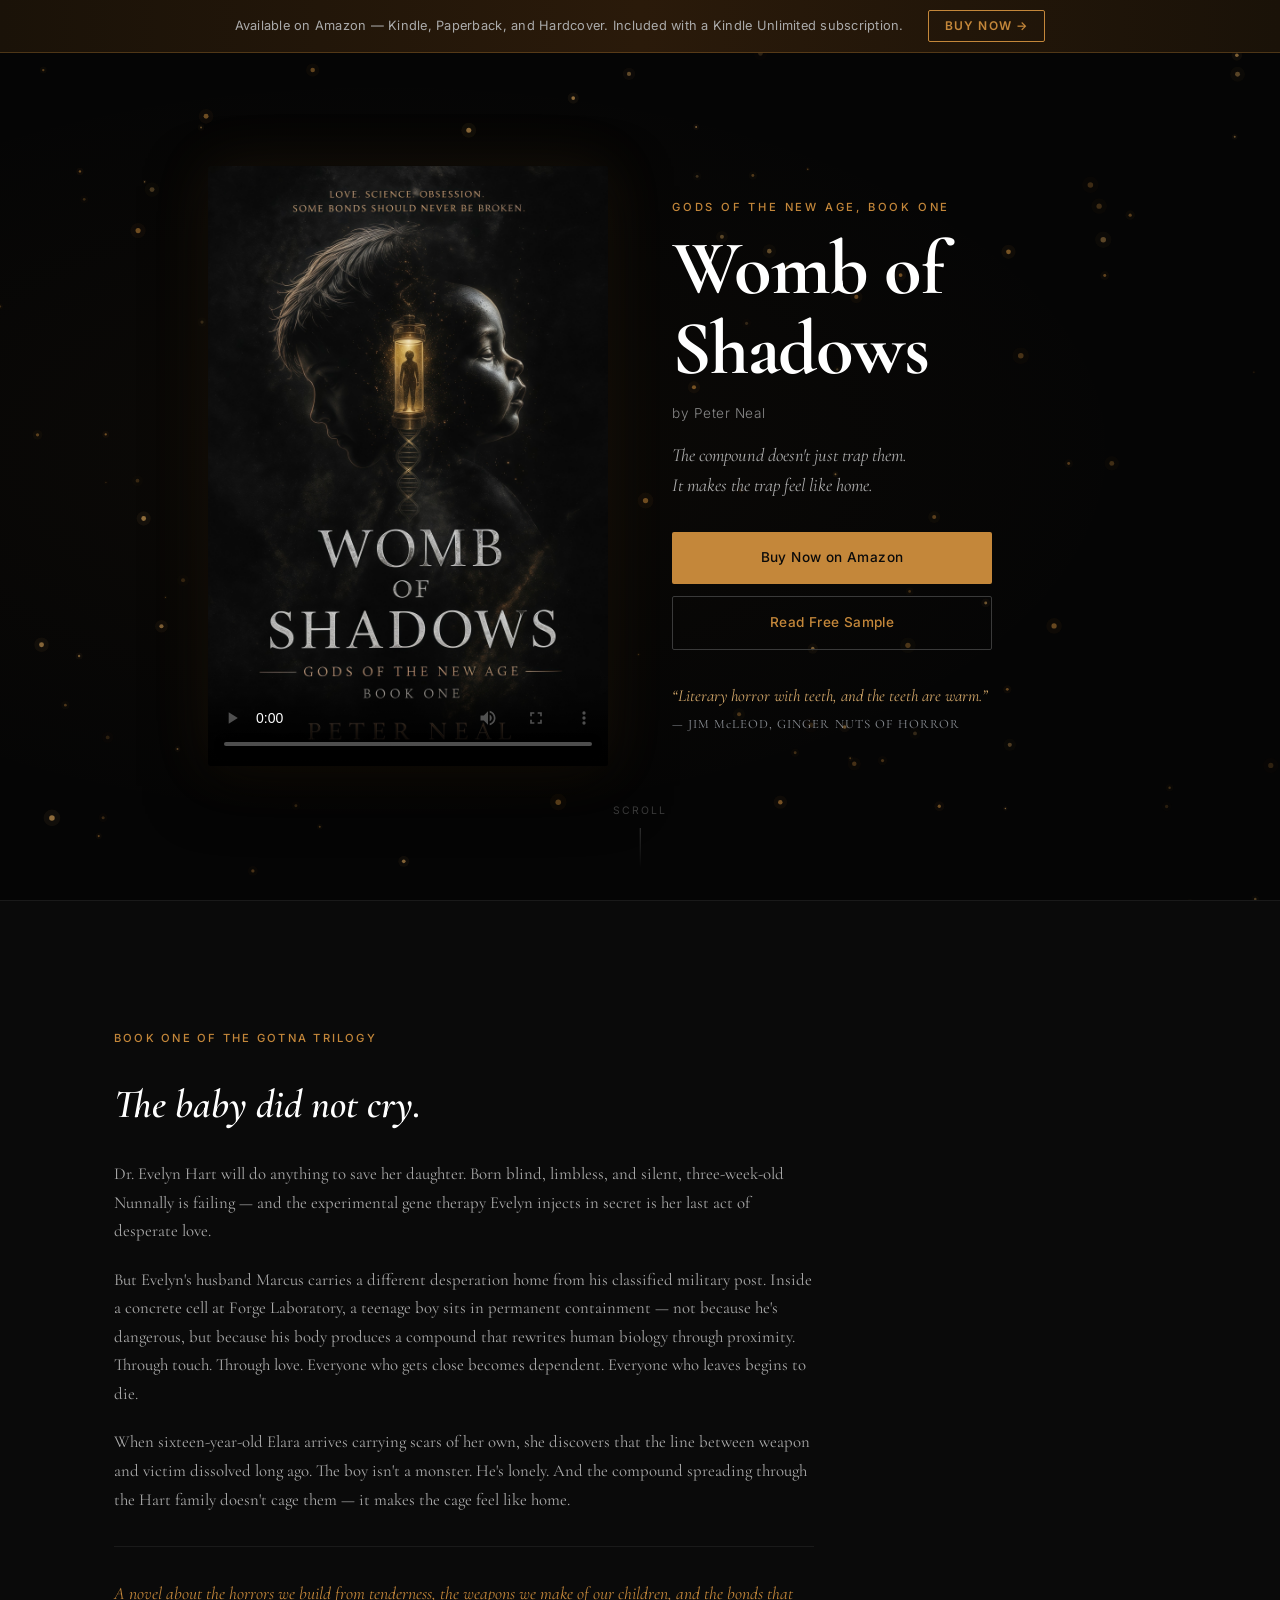
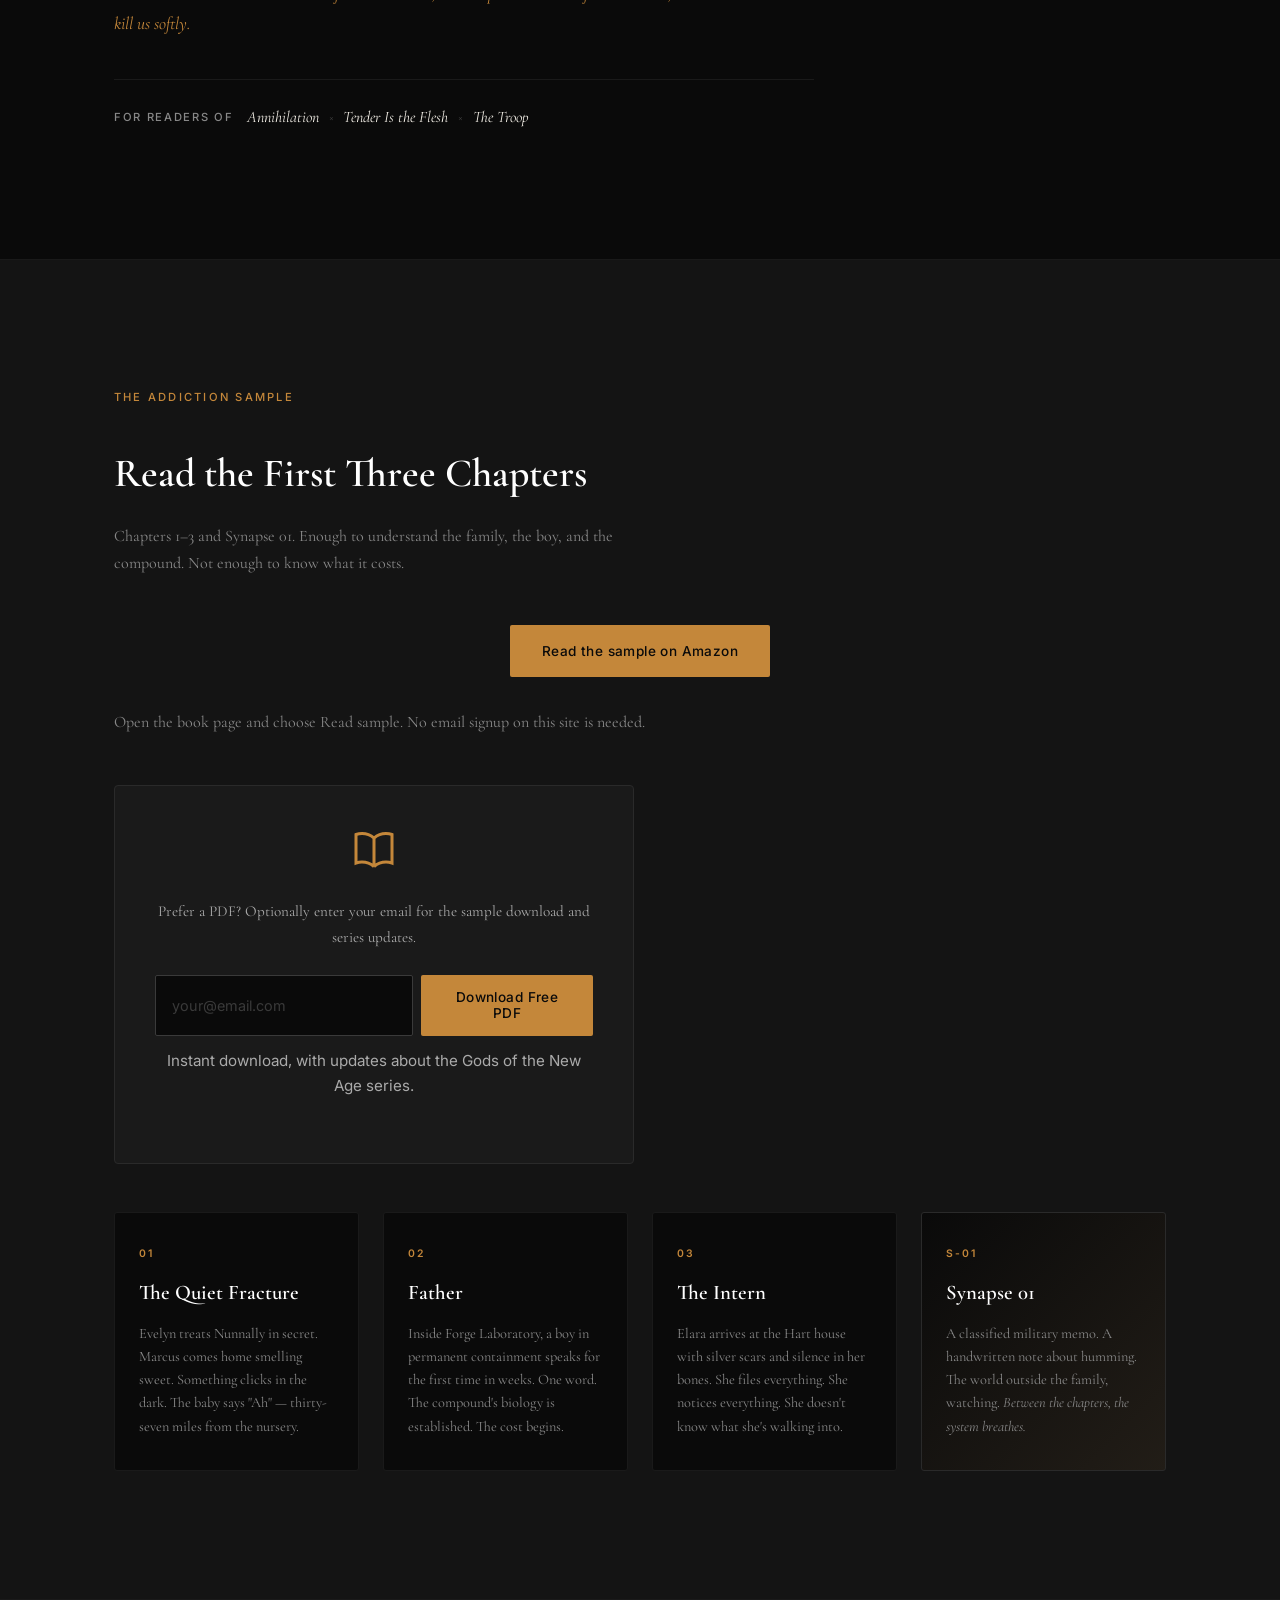
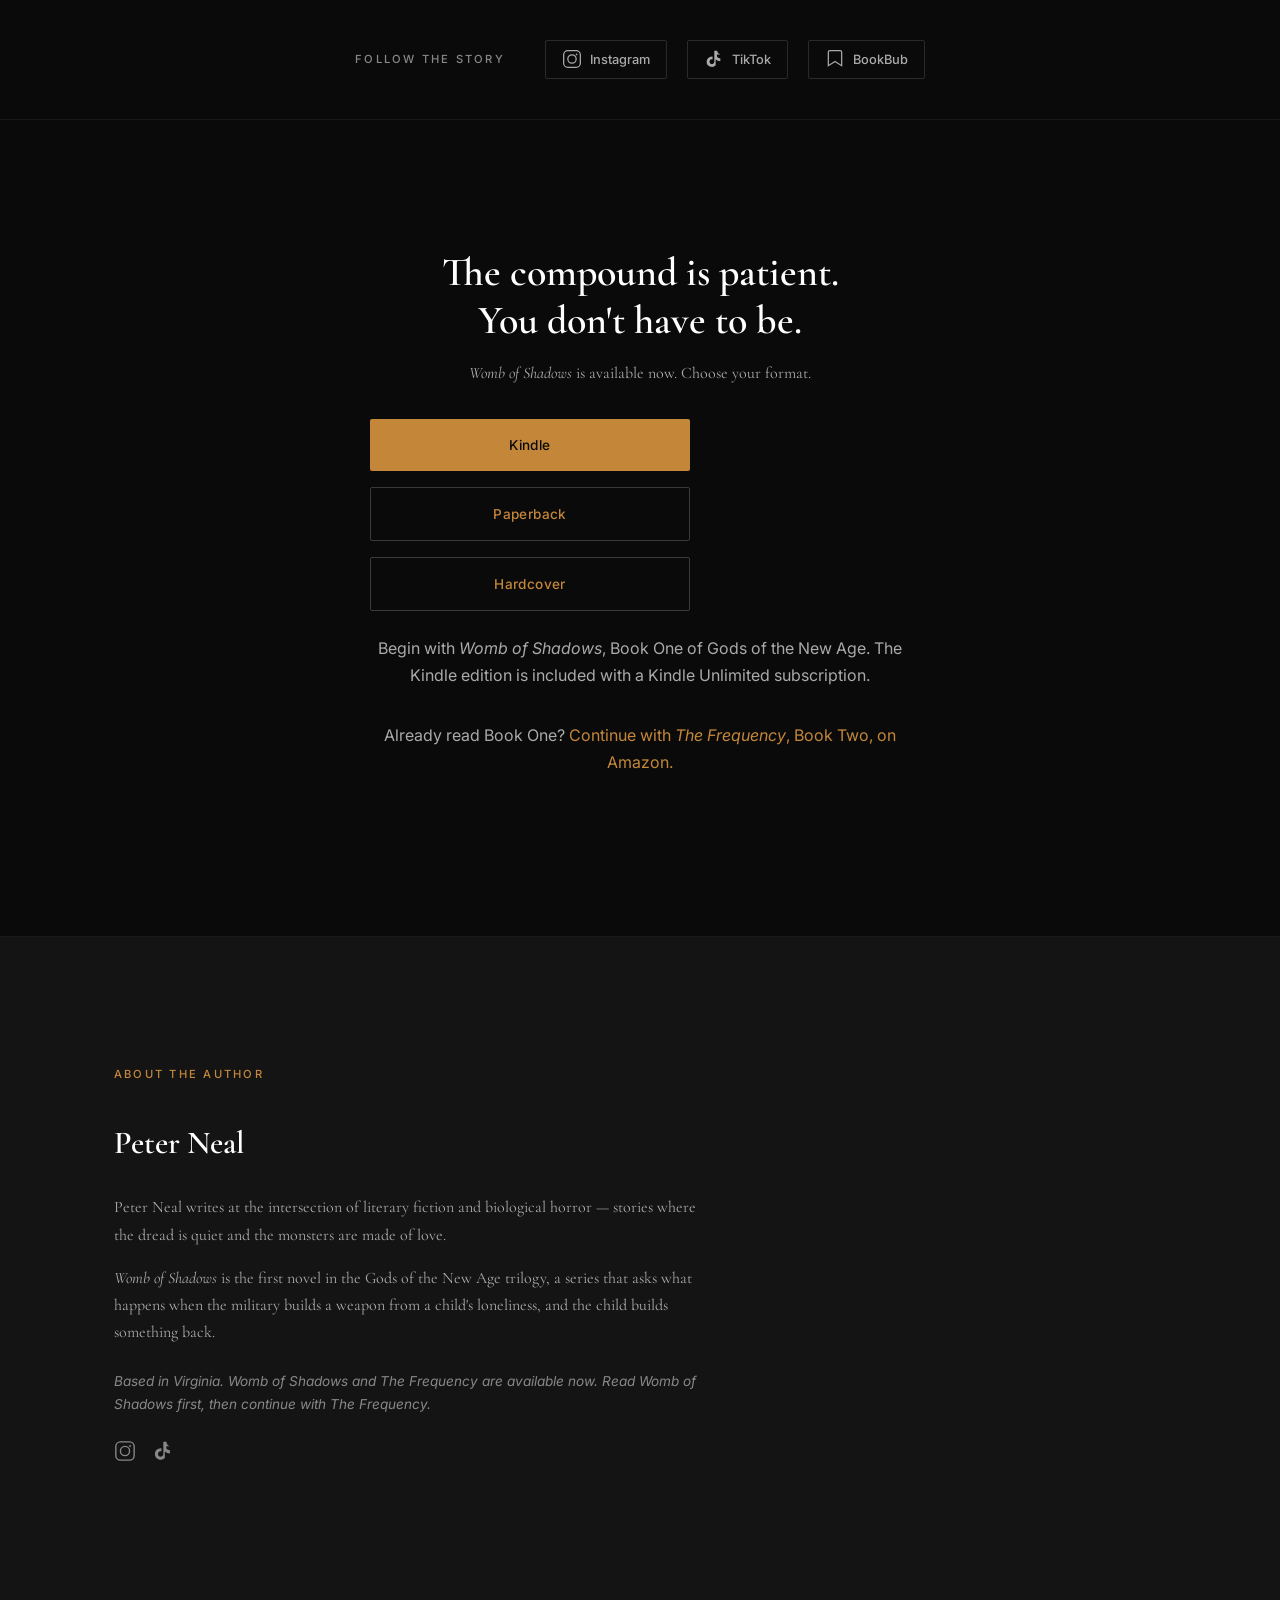
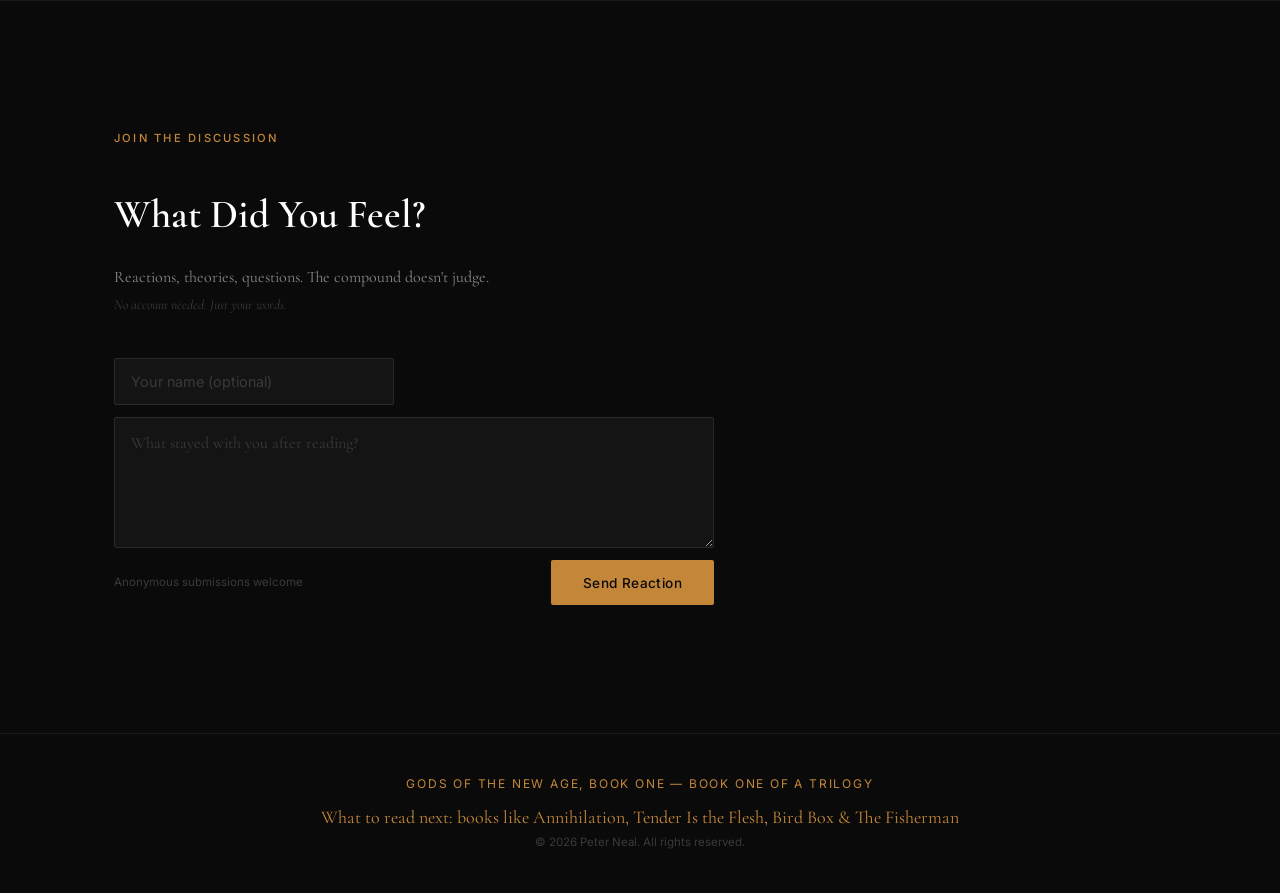
==== commit 499730eb: "Clarify book availability and sample access" ====
--- a/index.html
+++ b/index.html
@@ -63,7 +63,7 @@
     <!-- Promo Banner -->
     <div class="promo-banner" id="promo-banner">
         <div class="promo-inner">
-            <span class="promo-text">Available now on Amazon — Kindle, Paperback, and Hardcover. Free on Kindle Unlimited.</span>
+            <span class="promo-text">Available on Amazon — Kindle, Paperback, and Hardcover. Included with a Kindle Unlimited subscription.</span>
             <a href="https://www.amazon.com/dp/B0D6WY16L7" target="_blank" class="promo-cta">Buy Now &rarr;</a>
         </div>
     </div>
@@ -150,6 +150,10 @@
                 Chapters 1–3 and Synapse 01. Enough to understand the family, the boy,
                 and the compound. Not enough to know what it costs.
             </p>
+            <p style="text-align: center; margin-bottom: 2rem;">
+                <a href="https://www.amazon.com/dp/B0D6WY16L7" target="_blank" rel="noopener" class="btn btn-primary">Read the sample on Amazon</a>
+            </p>
+            <p class="read-subtitle">Open the book page and choose Read sample. No email signup on this site is needed.</p>
             <div class="read-gate" id="read-gate">
                 <div class="read-gate-inner">
                     <div class="read-gate-icon">
@@ -157,17 +161,17 @@
                             <path d="M12 6.042A8.967 8.967 0 006 3.75c-1.052 0-2.062.18-3 .512v14.25A8.987 8.987 0 016 18c2.305 0 4.408.867 6 2.292m0-14.25a8.966 8.966 0 016-2.292c1.052 0 2.062.18 3 .512v14.25A8.987 8.987 0 0018 18a8.967 8.967 0 00-6 2.292m0-14.25v14.25"/>
                         </svg>
                     </div>
-                    <p>Enter your email to get the free sample PDF instantly. Read the first three chapters before you buy.</p>
+                    <p>Prefer a PDF? Optionally enter your email for the sample download and series updates.</p>
                     <form class="gate-form" id="gate-form">
                         <input type="email" name="email" id="gate-email" placeholder="your@email.com" required class="gate-input">
                         <button type="submit" class="btn btn-primary">Download Free PDF</button>
                     </form>
-                    <p class="gate-note">Instant download. You'll also get updates on Book Two and the GOTNA trilogy. No spam. Unsubscribe anytime.</p>
+                    <p class="gate-note">Instant download, with updates about the Gods of the New Age series.</p>
                     <div class="gate-success" id="gate-success" style="display:none;">
                         <div class="success-icon">&#10003;</div>
                         <p class="success-text">Your download has started!</p>
                         <p class="success-sub">Check your downloads folder for <strong>Womb_of_Shadows_Sample_Chapters.pdf</strong></p>
-                        <p class="success-sub">You're on the list — we'll send you updates on Book Two and the GOTNA trilogy.</p>
+                        <p class="success-sub">Thank you for your interest in the Gods of the New Age series.</p>
                     </div>
                 </div>
             </div>
@@ -234,11 +238,12 @@
                 <h2>The compound is patient.<br>You don't have to be.</h2>
                 <p><em>Womb of Shadows</em> is available now. Choose your format.</p>
                 <div class="hero-actions" style="margin-top: 2rem; display: flex; flex-direction: column; gap: 1rem; align-items: center;">
-                    <a href="https://www.amazon.com/dp/B0D6WY16L7" target="_blank" class="btn btn-primary" style="width: 100%; max-width: 360px; text-align: center;">Kindle — $4.99 (Free on KU)</a>
-                    <a href="https://www.amazon.com/dp/B0GW483FT2" target="_blank" class="btn btn-secondary" style="width: 100%; max-width: 360px; text-align: center;">Paperback — $17.99</a>
-                    <a href="https://www.amazon.com/dp/B0GW86GY14" target="_blank" class="btn btn-secondary" style="width: 100%; max-width: 360px; text-align: center;">Hardcover — $27.99</a>
-                </div>
-                <p class="subscribe-note" style="margin-top: 1.5rem;">Book One of the Gods of the New Age Trilogy. 285 pages. 97,000 words.</p>
+                    <a href="https://www.amazon.com/dp/B0D6WY16L7" target="_blank" class="btn btn-primary" style="width: 100%; max-width: 360px; text-align: center;">Kindle</a>
+                    <a href="https://www.amazon.com/dp/B0GW483FT2" target="_blank" class="btn btn-secondary" style="width: 100%; max-width: 360px; text-align: center;">Paperback</a>
+                    <a href="https://www.amazon.com/dp/B0GW86GY14" target="_blank" class="btn btn-secondary" style="width: 100%; max-width: 360px; text-align: center;">Hardcover</a>
+                </div>
+                <p class="subscribe-note" style="margin-top: 1.5rem;">Begin with <em>Womb of Shadows</em>, Book One of Gods of the New Age. The Kindle edition is included with a Kindle Unlimited subscription.</p>
+                <p class="subscribe-note">Already read Book One? <a href="https://www.amazon.com/dp/B0HFDZYTB4" target="_blank" rel="noopener">Continue with <em>The Frequency</em>, Book Two, on Amazon.</a></p>
             </div>
         </div>
     </section>
@@ -252,7 +257,7 @@
                     <h2>Peter Neal</h2>
                     <p>
                         Peter Neal writes at the intersection of literary fiction and biological
-                        horror — stories where the science is real, the dread is quiet, and the monsters
+                        horror — stories where the dread is quiet and the monsters
                         are made of love.
                     </p>
                     <p>
@@ -261,7 +266,8 @@
                         and the child builds something back.
                     </p>
                     <p class="author-location">
-                        Based in Virginia. Working on Book Two.
+                        Based in Virginia. <em>Womb of Shadows</em> and <em>The Frequency</em> are available now.
+                        Read <em>Womb of Shadows</em> first, then continue with <em>The Frequency</em>.
                     </p>
                     <div class="social-links">
                         <a href="https://www.instagram.com/peternealwrites" target="_blank" rel="noopener" class="social-link" aria-label="Instagram" title="Instagram">
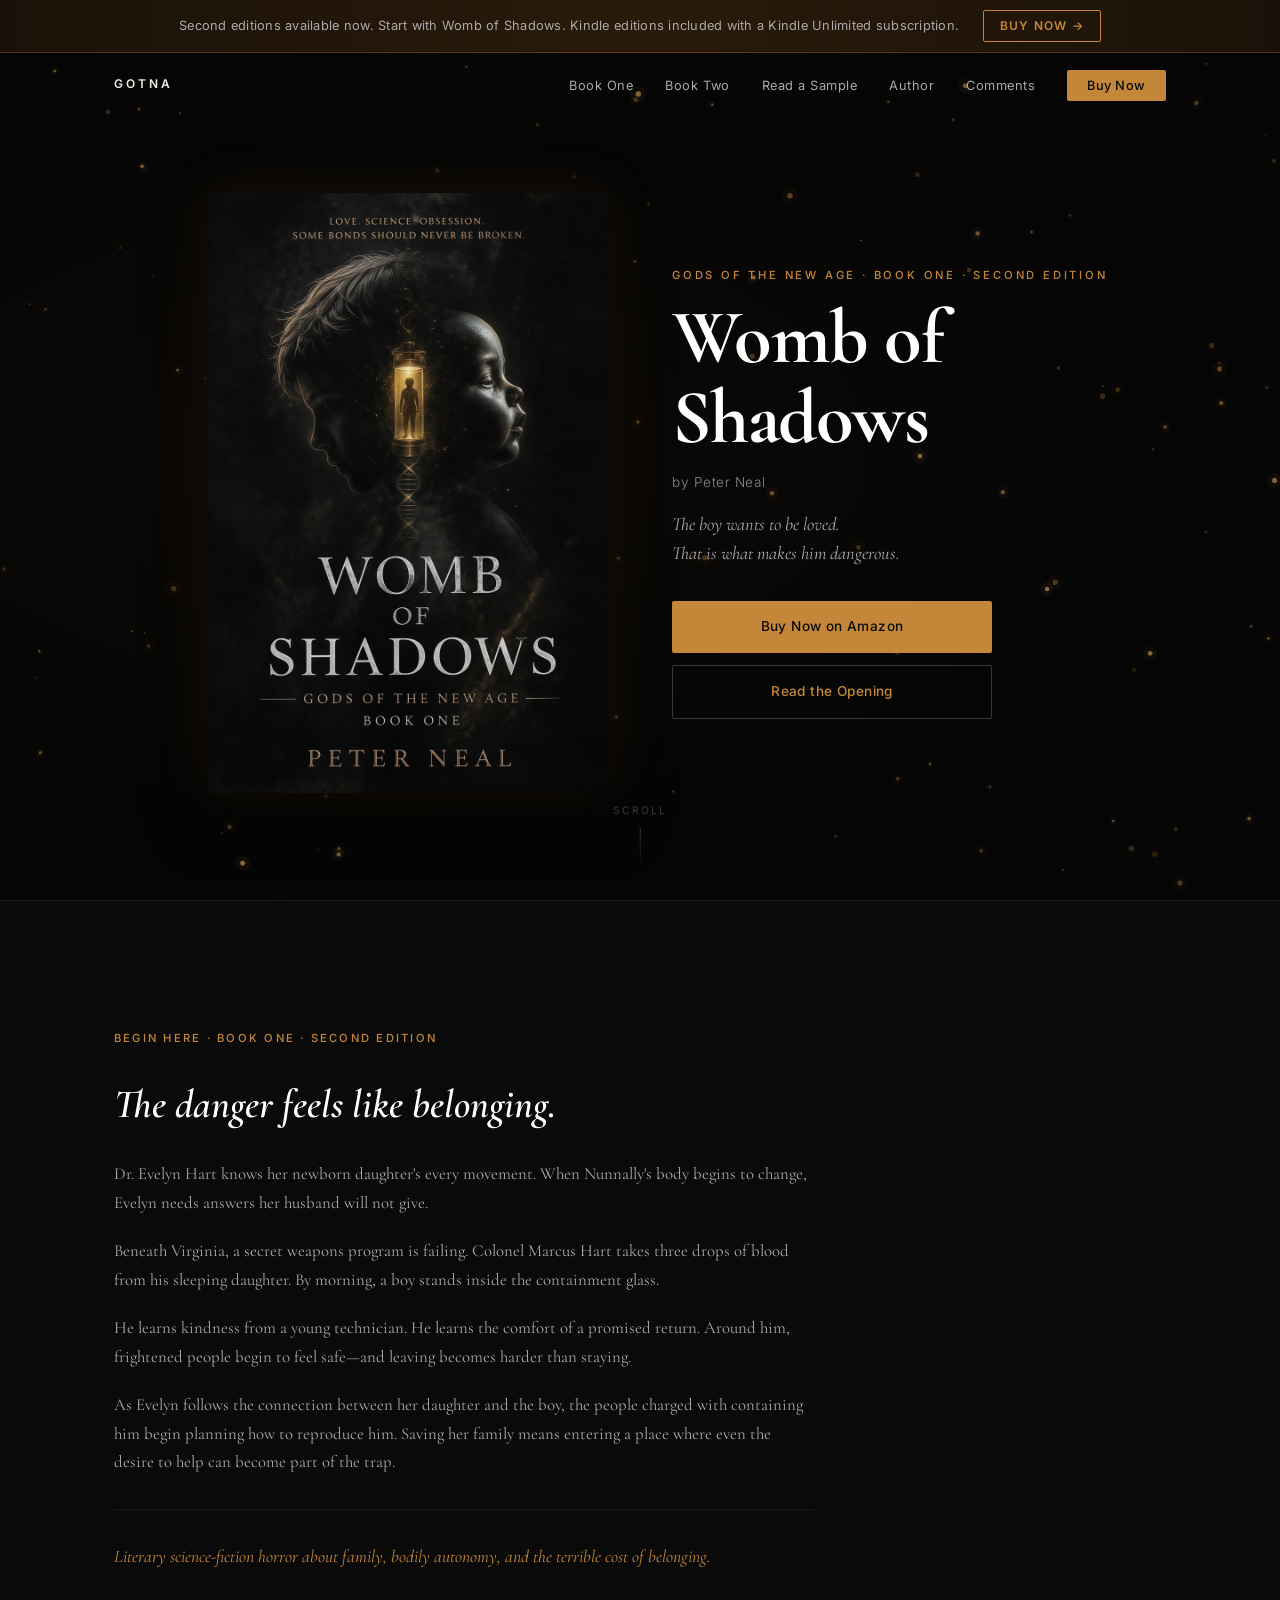
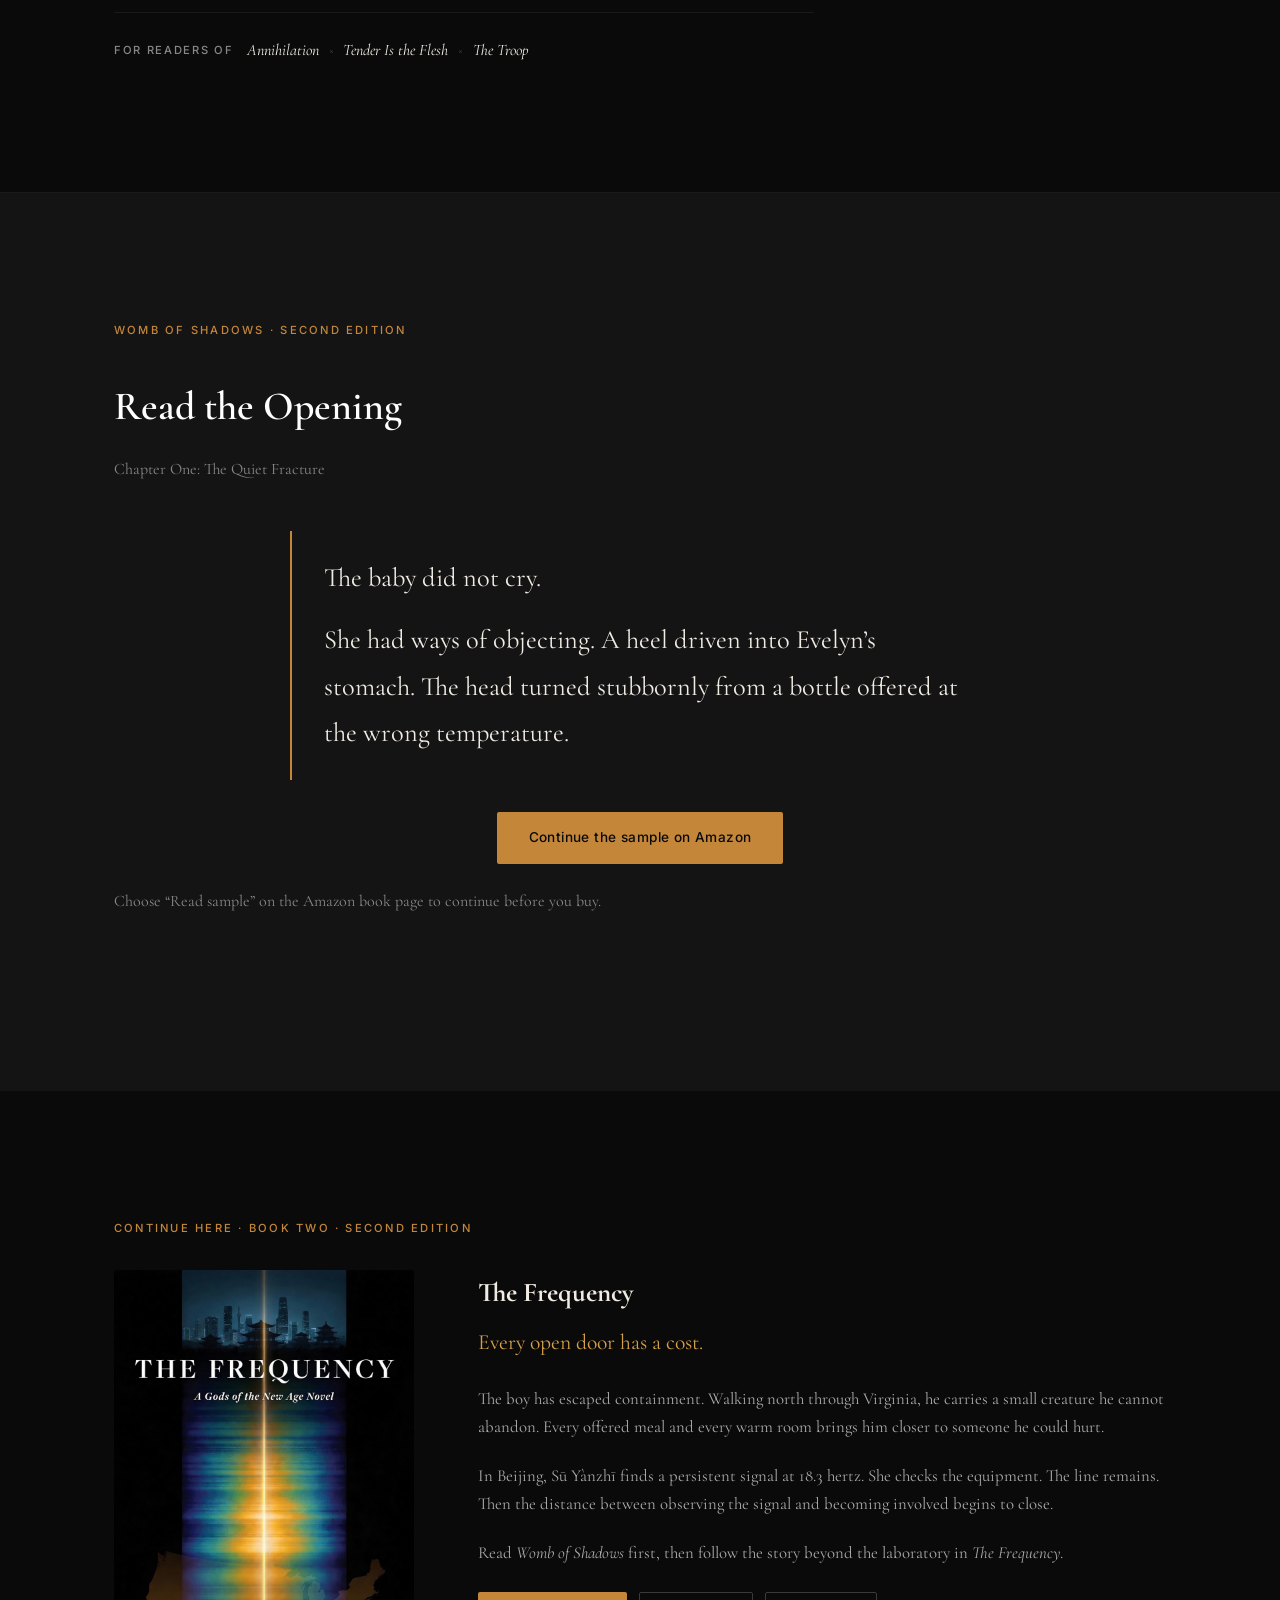
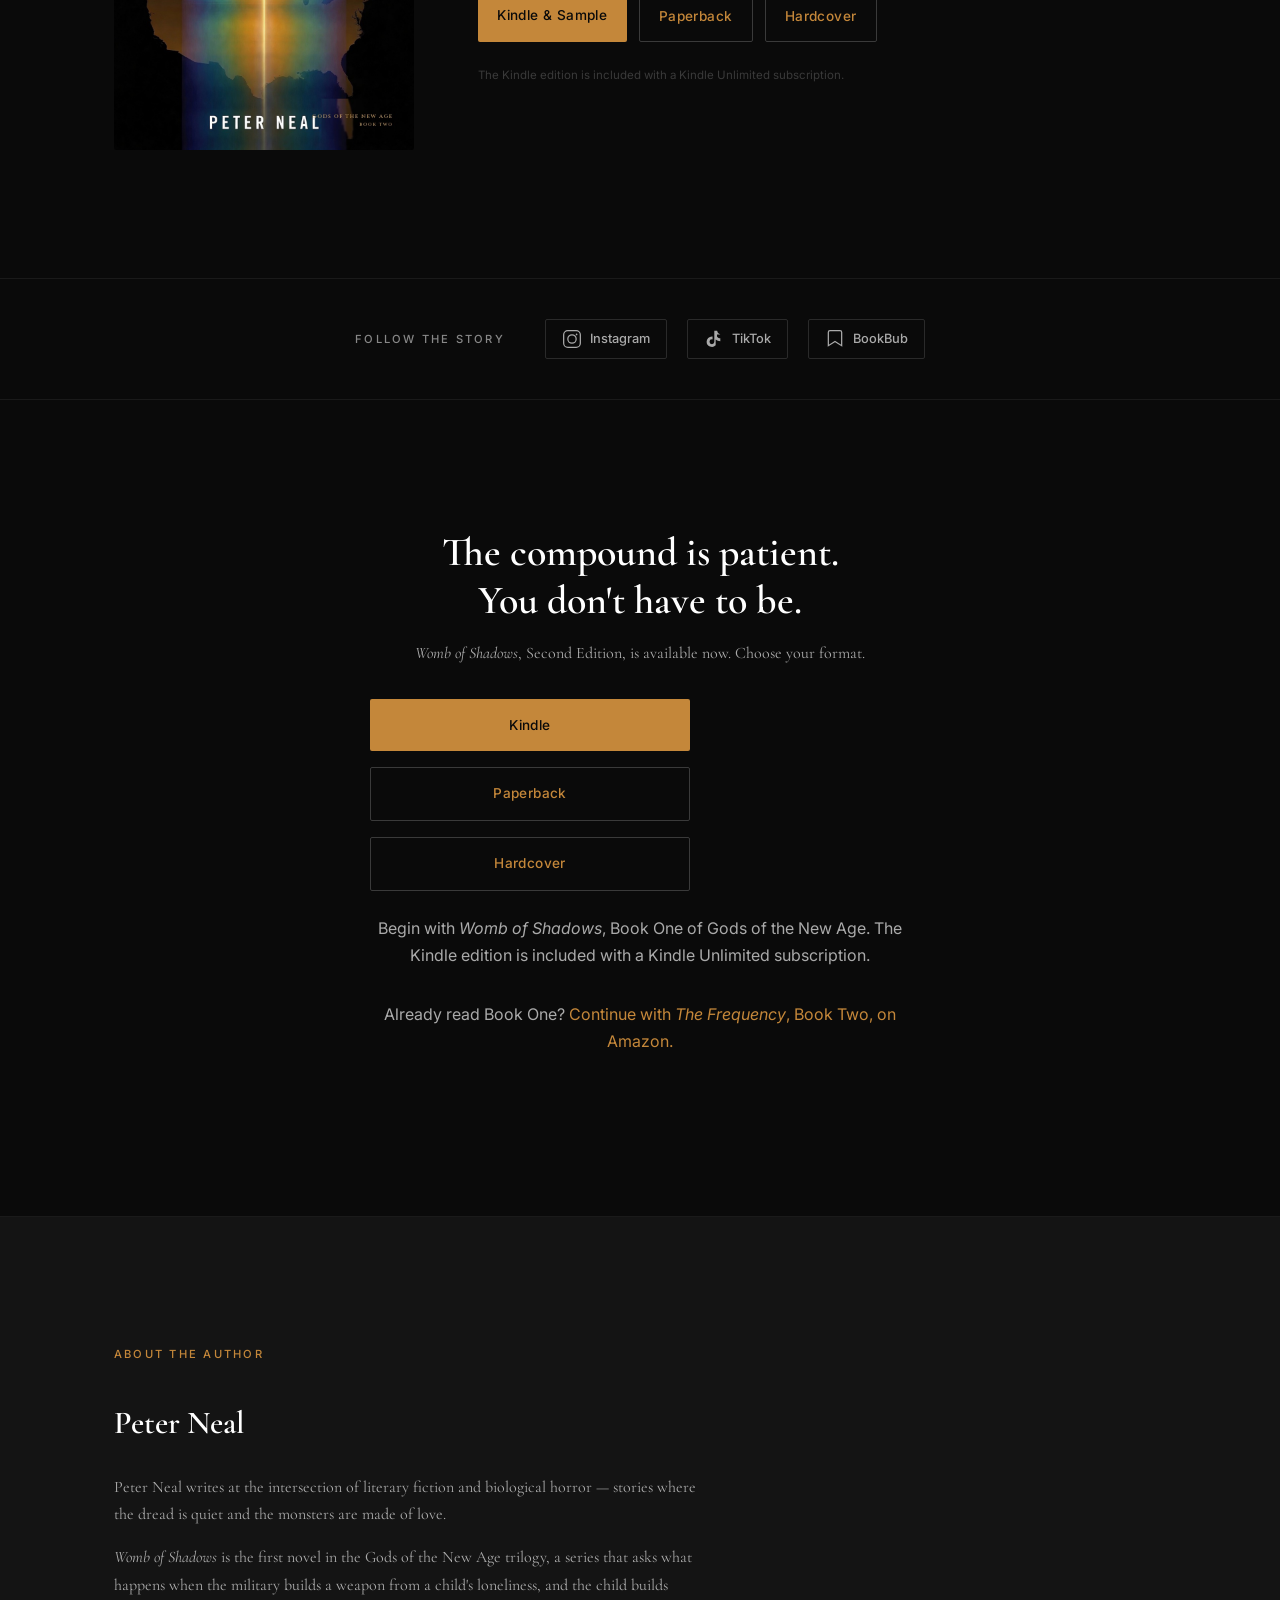
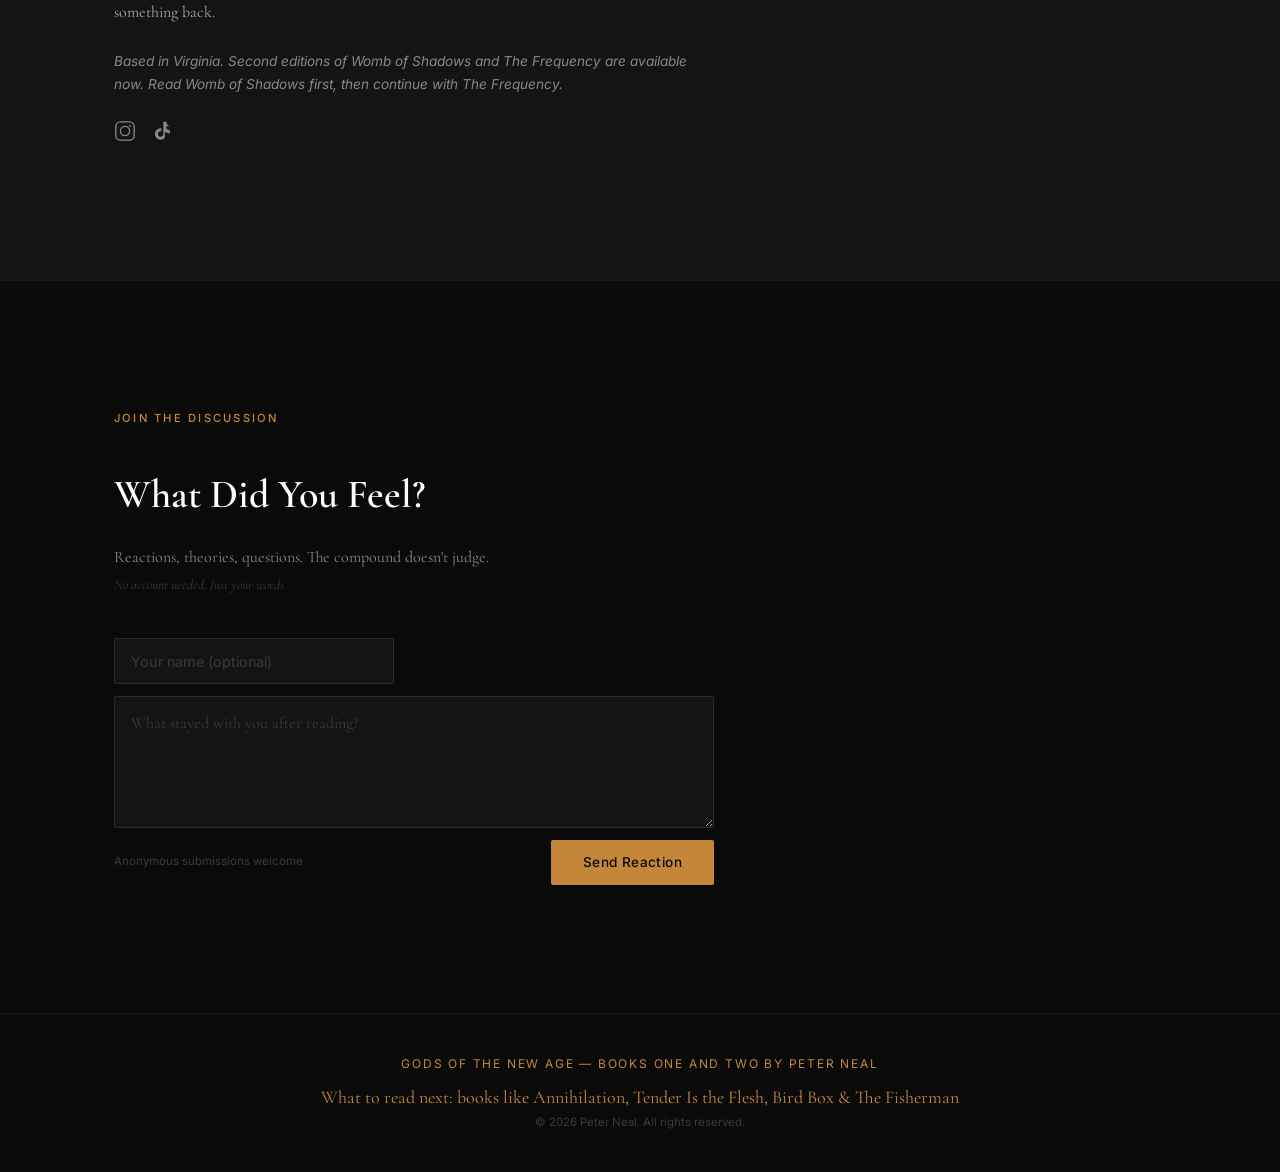
==== commit 665e0672: "Promote second editions with verified excerpt and current book links" ====
--- a/index.html
+++ b/index.html
@@ -3,23 +3,23 @@
 <head>
     <meta charset="UTF-8">
     <meta name="viewport" content="width=device-width, initial-scale=1.0">
-    <title>Womb of Shadows — Gods of the New Age, Book One by Peter Neal</title>
-    <meta name="description" content="A dark literary sci-fi horror novel about a geneticist, a weapon that kills through tenderness, and a family trapped inside the thing they love. Available now on Amazon.">
+    <title>Womb of Shadows &amp; The Frequency — Second Editions by Peter Neal</title>
+    <meta name="description" content="Start Gods of the New Age with Womb of Shadows, then continue with The Frequency. Literary sci-fi horror by Peter Neal. Second editions available on Amazon.">
     <meta name="keywords" content="dark literary horror novel 2026, biological horror fiction, Gods of the New Age novel, Peter Neal, sci-fi horror, body horror book, womb of shadows">
     <meta name="author" content="Peter Neal">
 
     <!-- Open Graph -->
-    <meta property="og:title" content="Womb of Shadows — Gods of the New Age, Book One">
-    <meta property="og:description" content="The compound doesn't just trap them. It makes the trap feel like home.">
-    <meta property="og:image" content="images/cover.jpg">
+    <meta property="og:title" content="Womb of Shadows — Book One, Second Edition">
+    <meta property="og:description" content="The boy wants to be loved. That is what makes him dangerous. Start Gods of the New Age by Peter Neal.">
+    <meta property="og:image" content="https://roguenealer.github.io/womb-of-shadows/images/cover.jpg">
     <meta property="og:type" content="book">
     <meta property="og:url" content="https://roguenealer.github.io/womb-of-shadows/">
 
     <!-- Twitter Card -->
     <meta name="twitter:card" content="summary_large_image">
-    <meta name="twitter:title" content="Womb of Shadows — Gods of the New Age, Book One">
-    <meta name="twitter:description" content="The compound doesn't just trap them. It makes the trap feel like home.">
-    <meta name="twitter:image" content="images/cover.jpg">
+    <meta name="twitter:title" content="Womb of Shadows — Book One, Second Edition">
+    <meta name="twitter:description" content="The boy wants to be loved. That is what makes him dangerous. Start Gods of the New Age by Peter Neal.">
+    <meta name="twitter:image" content="https://roguenealer.github.io/womb-of-shadows/images/cover.jpg">
 
     <link rel="preconnect" href="https://fonts.googleapis.com">
     <link rel="preconnect" href="https://fonts.gstatic.com" crossorigin>
@@ -51,11 +51,12 @@
                 <span></span><span></span><span></span>
             </button>
             <ul class="nav-links" id="nav-links">
-                <li><a href="#book">The Book</a></li>
-                <li><a href="#read">Read Free</a></li>
+                <li><a href="#book">Book One</a></li>
+                <li><a href="#book-two">Book Two</a></li>
+                <li><a href="#read">Read a Sample</a></li>
                 <li><a href="#author">Author</a></li>
                 <li><a href="#comments">Comments</a></li>
-                <li><a href="https://www.amazon.com/dp/B0D6WY16L7" target="_blank" class="nav-cta">Buy Now</a></li>
+                <li><a href="https://www.amazon.com/dp/B0HJBRHK89" target="_blank" class="nav-cta">Buy Now</a></li>
             </ul>
         </div>
     </nav>
@@ -63,8 +64,8 @@
     <!-- Promo Banner -->
     <div class="promo-banner" id="promo-banner">
         <div class="promo-inner">
-            <span class="promo-text">Available on Amazon — Kindle, Paperback, and Hardcover. Included with a Kindle Unlimited subscription.</span>
-            <a href="https://www.amazon.com/dp/B0D6WY16L7" target="_blank" class="promo-cta">Buy Now &rarr;</a>
+            <span class="promo-text">Second editions available now. Start with Womb of Shadows. Kindle editions included with a Kindle Unlimited subscription.</span>
+            <a href="https://www.amazon.com/dp/B0HJBRHK89" target="_blank" class="promo-cta">Buy Now &rarr;</a>
         </div>
     </div>
 
@@ -73,24 +74,17 @@
         <div class="hero-particles" id="particles"></div>
         <div class="hero-content">
             <div class="hero-cover">
-                <video class="cover-image cover-video" poster="images/cover.jpg" controls preload="metadata" playsinline aria-label="Womb of Shadows official book trailer">
-                    <source src="media/Womb_Of_Shadows_Trailer_60s.mp4" type="video/mp4">
-                    <img src="images/cover.jpg" alt="Womb of Shadows book cover — dual faces, a glowing vial, and DNA helix against a dark background" class="cover-image">
-                </video>
+                <img src="images/cover.jpg" alt="Womb of Shadows by Peter Neal — two faces, a glowing vial, and a DNA helix" class="cover-image" width="900" height="1350" fetchpriority="high">
             </div>
             <div class="hero-text">
-                <p class="hero-subtitle">Gods of the New Age, Book One</p>
+                <p class="hero-subtitle">Gods of the New Age · Book One · Second Edition</p>
                 <h1 class="hero-title">Womb of<br>Shadows</h1>
                 <p class="hero-author">by Peter Neal</p>
-                <p class="hero-tagline">The compound doesn't just trap them.<br>It makes the trap feel like home.</p>
+                <p class="hero-tagline">The boy wants to be loved.<br>That is what makes him dangerous.</p>
                 <div class="hero-actions">
-                    <a href="https://www.amazon.com/dp/B0D6WY16L7" target="_blank" class="btn btn-primary">Buy Now on Amazon</a>
-                    <a href="#read" class="btn btn-secondary">Read Free Sample</a>
-                </div>
-                <p class="hero-review" style="margin-top:1.6rem;font-style:italic;color:#d4a86a;font-size:1.05rem;line-height:1.5;max-width:30rem;">
-                    &ldquo;Literary horror with teeth, and the teeth are warm.&rdquo;
-                    <span style="display:block;font-style:normal;color:#8c9096;font-size:0.8rem;margin-top:0.4rem;letter-spacing:0.08em;">&mdash; JIM McLEOD, GINGER NUTS OF HORROR</span>
-                </p>
+                    <a href="https://www.amazon.com/dp/B0HJBRHK89" target="_blank" class="btn btn-primary">Buy Now on Amazon</a>
+                    <a href="#read" class="btn btn-secondary">Read the Opening</a>
+                </div>
             </div>
         </div>
         <div class="scroll-indicator">
@@ -102,32 +96,15 @@
     <!-- Book Description -->
     <section class="section book" id="book">
         <div class="container">
-            <div class="section-label">Book One of the GOTNA Trilogy</div>
+            <div class="section-label">Begin here · Book One · Second Edition</div>
             <div class="book-content">
                 <div class="book-text">
-                    <h2>The baby did not cry.</h2>
-                    <p class="book-description">
-                        Dr. Evelyn Hart will do anything to save her daughter. Born blind, limbless, and silent,
-                        three-week-old Nunnally is failing — and the experimental gene therapy Evelyn injects
-                        in secret is her last act of desperate love.
-                    </p>
-                    <p class="book-description">
-                        But Evelyn's husband Marcus carries a different desperation home from his classified
-                        military post. Inside a concrete cell at Forge Laboratory, a teenage boy sits in
-                        permanent containment — not because he's dangerous, but because his body produces
-                        a compound that rewrites human biology through proximity. Through touch. Through love.
-                        Everyone who gets close becomes dependent. Everyone who leaves begins to die.
-                    </p>
-                    <p class="book-description">
-                        When sixteen-year-old Elara arrives carrying scars of her own, she discovers that
-                        the line between weapon and victim dissolved long ago. The boy isn't a monster.
-                        He's lonely. And the compound spreading through the Hart family doesn't cage them
-                        — it makes the cage feel like home.
-                    </p>
-                    <p class="book-description accent">
-                        A novel about the horrors we build from tenderness, the weapons we make of our children,
-                        and the bonds that kill us softly.
-                    </p>
+                    <h2>The danger feels like belonging.</h2>
+                    <p class="book-description">Dr. Evelyn Hart knows her newborn daughter's every movement. When Nunnally's body begins to change, Evelyn needs answers her husband will not give.</p>
+                    <p class="book-description">Beneath Virginia, a secret weapons program is failing. Colonel Marcus Hart takes three drops of blood from his sleeping daughter. By morning, a boy stands inside the containment glass.</p>
+                    <p class="book-description">He learns kindness from a young technician. He learns the comfort of a promised return. Around him, frightened people begin to feel safe—and leaving becomes harder than staying.</p>
+                    <p class="book-description">As Evelyn follows the connection between her daughter and the boy, the people charged with containing him begin planning how to reproduce him. Saving her family means entering a place where even the desire to help can become part of the trap.</p>
+                    <p class="book-description accent">Literary science-fiction horror about family, bodily autonomy, and the terrible cost of belonging.</p>
                     <div class="book-comps">
                         <span class="comp-label">For readers of</span>
                         <span class="comp-title">Annihilation</span>
@@ -144,57 +121,36 @@
     <!-- Read Sample -->
     <section class="section read" id="read">
         <div class="container">
-            <div class="section-label">The Addiction Sample</div>
-            <h2>Read the First Three Chapters</h2>
-            <p class="read-subtitle">
-                Chapters 1–3 and Synapse 01. Enough to understand the family, the boy,
-                and the compound. Not enough to know what it costs.
-            </p>
-            <p style="text-align: center; margin-bottom: 2rem;">
-                <a href="https://www.amazon.com/dp/B0D6WY16L7" target="_blank" rel="noopener" class="btn btn-primary">Read the sample on Amazon</a>
-            </p>
-            <p class="read-subtitle">Open the book page and choose Read sample. No email signup on this site is needed.</p>
-            <div class="read-gate" id="read-gate">
-                <div class="read-gate-inner">
-                    <div class="read-gate-icon">
-                        <svg viewBox="0 0 24 24" fill="none" stroke="currentColor" stroke-width="1.5" width="48" height="48">
-                            <path d="M12 6.042A8.967 8.967 0 006 3.75c-1.052 0-2.062.18-3 .512v14.25A8.987 8.987 0 016 18c2.305 0 4.408.867 6 2.292m0-14.25a8.966 8.966 0 016-2.292c1.052 0 2.062.18 3 .512v14.25A8.987 8.987 0 0018 18a8.967 8.967 0 00-6 2.292m0-14.25v14.25"/>
-                        </svg>
-                    </div>
-                    <p>Prefer a PDF? Optionally enter your email for the sample download and series updates.</p>
-                    <form class="gate-form" id="gate-form">
-                        <input type="email" name="email" id="gate-email" placeholder="your@email.com" required class="gate-input">
-                        <button type="submit" class="btn btn-primary">Download Free PDF</button>
-                    </form>
-                    <p class="gate-note">Instant download, with updates about the Gods of the New Age series.</p>
-                    <div class="gate-success" id="gate-success" style="display:none;">
-                        <div class="success-icon">&#10003;</div>
-                        <p class="success-text">Your download has started!</p>
-                        <p class="success-sub">Check your downloads folder for <strong>Womb_of_Shadows_Sample_Chapters.pdf</strong></p>
-                        <p class="success-sub">Thank you for your interest in the Gods of the New Age series.</p>
-                    </div>
-                </div>
-            </div>
-            <div class="read-chapters">
-                <div class="chapter-card">
-                    <span class="chapter-number">01</span>
-                    <h3>The Quiet Fracture</h3>
-                    <p>Evelyn treats Nunnally in secret. Marcus comes home smelling sweet. Something clicks in the dark. The baby says "Ah" — thirty-seven miles from the nursery.</p>
-                </div>
-                <div class="chapter-card">
-                    <span class="chapter-number">02</span>
-                    <h3>Father</h3>
-                    <p>Inside Forge Laboratory, a boy in permanent containment speaks for the first time in weeks. One word. The compound's biology is established. The cost begins.</p>
-                </div>
-                <div class="chapter-card">
-                    <span class="chapter-number">03</span>
-                    <h3>The Intern</h3>
-                    <p>Elara arrives at the Hart house with silver scars and silence in her bones. She files everything. She notices everything. She doesn't know what she's walking into.</p>
-                </div>
-                <div class="chapter-card synapse">
-                    <span class="chapter-number">S-01</span>
-                    <h3>Synapse 01</h3>
-                    <p>A classified military memo. A handwritten note about humming. The world outside the family, watching. <em>Between the chapters, the system breathes.</em></p>
+            <div class="section-label">Womb of Shadows · Second Edition</div>
+            <h2>Read the Opening</h2>
+            <p class="read-subtitle">Chapter One: The Quiet Fracture</p>
+            <blockquote class="opening-excerpt">
+                <p>The baby did not cry.</p>
+                <p>She had ways of objecting. A heel driven into Evelyn’s stomach. The head turned stubbornly from a bottle offered at the wrong temperature.</p>
+            </blockquote>
+            <p class="sample-action"><a href="https://www.amazon.com/dp/B0HJBRHK89" target="_blank" rel="noopener" class="btn btn-primary">Continue the sample on Amazon</a></p>
+            <p class="read-subtitle">Choose “Read sample” on the Amazon book page to continue before you buy.</p>
+        </div>
+    </section>
+
+    <!-- Continue the series -->
+    <section class="section book-two" id="book-two">
+        <div class="container">
+            <div class="section-label">Continue here · Book Two · Second Edition</div>
+            <div class="series-book">
+                <a href="https://www.amazon.com/dp/B0HJBS8TWX" target="_blank" rel="noopener" class="series-cover-link"><img src="images/the-frequency-cover.jpg" alt="The Frequency by Peter Neal — a column of gold and blue spectral light" class="series-cover" width="900" height="1440" loading="lazy"></a>
+                <div class="series-book-copy">
+                    <h2>The Frequency</h2>
+                    <p class="series-hook">Every open door has a cost.</p>
+                    <p class="book-description">The boy has escaped containment. Walking north through Virginia, he carries a small creature he cannot abandon. Every offered meal and every warm room brings him closer to someone he could hurt.</p>
+                    <p class="book-description">In Beijing, Sū Yànzhī finds a persistent signal at 18.3 hertz. She checks the equipment. The line remains. Then the distance between observing the signal and becoming involved begins to close.</p>
+                    <p class="book-description">Read <em>Womb of Shadows</em> first, then follow the story beyond the laboratory in <em>The Frequency</em>.</p>
+                    <div class="series-actions">
+                        <a href="https://www.amazon.com/dp/B0HJBS8TWX" target="_blank" rel="noopener" class="btn btn-primary">Kindle &amp; Sample</a>
+                        <a href="https://www.amazon.com/dp/B0HJBMNSQB" target="_blank" rel="noopener" class="btn btn-secondary">Paperback</a>
+                        <a href="https://www.amazon.com/dp/B0HJC25573" target="_blank" rel="noopener" class="btn btn-secondary">Hardcover</a>
+                    </div>
+                    <p class="subscribe-note">The Kindle edition is included with a Kindle Unlimited subscription.</p>
                 </div>
             </div>
         </div>
@@ -236,14 +192,14 @@
         <div class="container">
             <div class="subscribe-inner">
                 <h2>The compound is patient.<br>You don't have to be.</h2>
-                <p><em>Womb of Shadows</em> is available now. Choose your format.</p>
+                <p><em>Womb of Shadows</em>, Second Edition, is available now. Choose your format.</p>
                 <div class="hero-actions" style="margin-top: 2rem; display: flex; flex-direction: column; gap: 1rem; align-items: center;">
-                    <a href="https://www.amazon.com/dp/B0D6WY16L7" target="_blank" class="btn btn-primary" style="width: 100%; max-width: 360px; text-align: center;">Kindle</a>
-                    <a href="https://www.amazon.com/dp/B0GW483FT2" target="_blank" class="btn btn-secondary" style="width: 100%; max-width: 360px; text-align: center;">Paperback</a>
-                    <a href="https://www.amazon.com/dp/B0GW86GY14" target="_blank" class="btn btn-secondary" style="width: 100%; max-width: 360px; text-align: center;">Hardcover</a>
+                    <a href="https://www.amazon.com/dp/B0HJBRHK89" target="_blank" class="btn btn-primary" style="width: 100%; max-width: 360px; text-align: center;">Kindle</a>
+                    <a href="https://www.amazon.com/dp/B0HJBP416M" target="_blank" class="btn btn-secondary" style="width: 100%; max-width: 360px; text-align: center;">Paperback</a>
+                    <a href="https://www.amazon.com/dp/B0HJBM15NW" target="_blank" class="btn btn-secondary" style="width: 100%; max-width: 360px; text-align: center;">Hardcover</a>
                 </div>
                 <p class="subscribe-note" style="margin-top: 1.5rem;">Begin with <em>Womb of Shadows</em>, Book One of Gods of the New Age. The Kindle edition is included with a Kindle Unlimited subscription.</p>
-                <p class="subscribe-note">Already read Book One? <a href="https://www.amazon.com/dp/B0HFDZYTB4" target="_blank" rel="noopener">Continue with <em>The Frequency</em>, Book Two, on Amazon.</a></p>
+                <p class="subscribe-note">Already read Book One? <a href="https://www.amazon.com/dp/B0HJBS8TWX" target="_blank" rel="noopener">Continue with <em>The Frequency</em>, Book Two, on Amazon.</a></p>
             </div>
         </div>
     </section>
@@ -266,7 +222,7 @@
                         and the child builds something back.
                     </p>
                     <p class="author-location">
-                        Based in Virginia. <em>Womb of Shadows</em> and <em>The Frequency</em> are available now.
+                        Based in Virginia. Second editions of <em>Womb of Shadows</em> and <em>The Frequency</em> are available now.
                         Read <em>Womb of Shadows</em> first, then continue with <em>The Frequency</em>.
                     </p>
                     <div class="social-links">
@@ -319,7 +275,7 @@
     <footer class="footer">
         <div class="container">
             <div class="footer-inner">
-                <p class="footer-trilogy">Gods of the New Age, Book One &mdash; Book One of a Trilogy</p>
+                <p class="footer-trilogy">Gods of the New Age &mdash; Books One and Two by Peter Neal</p>
                 <p class="footer-recs"><a href="books-like/">What to read next: books like Annihilation, Tender Is the Flesh, Bird Box &amp; The Fisherman</a></p>
                 <p class="footer-copy">&copy; 2026 Peter Neal. All rights reserved.</p>
             </div>
--- a/css/style.css
+++ b/css/style.css
@@ -973,6 +973,40 @@
 }
 
 /* --- Animations --- */
+.opening-excerpt {
+    max-width: 700px;
+    margin: 2rem auto;
+    padding: 1.5rem 2rem;
+    border-left: 2px solid var(--amber);
+    background: var(--gray-900);
+    font-size: clamp(1.25rem, 3vw, 1.65rem);
+    line-height: 1.75;
+}
+.opening-excerpt p + p { margin-top: 1rem; }
+.sample-action { text-align: center; margin-bottom: 1.5rem; }
+.series-book {
+    display: grid;
+    grid-template-columns: minmax(180px, 300px) minmax(0, 1fr);
+    align-items: start;
+    gap: clamp(2rem, 5vw, 4rem);
+}
+.series-cover { width: 100%; height: auto; border-radius: 2px; }
+.series-hook { color: var(--amber-light); font-size: 1.35rem; margin: 0.5rem 0 1.5rem; }
+.series-actions { display: flex; flex-wrap: wrap; gap: 0.75rem; margin: 1.5rem 0; }
+.series-actions .btn { padding: 0.8rem 1.2rem; }
+.nav { top: var(--promo-height, 68px); }
+.hero { padding-top: calc(var(--promo-height, 68px) + 6rem); }
+.section { scroll-margin-top: calc(var(--promo-height, 68px) + 5rem); }
+@media (max-width: 768px) {
+    .promo-inner { gap: 0.4rem; }
+    .promo-cta { display: none; }
+    .series-book { grid-template-columns: 1fr; }
+    .series-cover-link { max-width: 260px; justify-self: center; }
+    .series-book-copy h2, .series-hook { text-align: center; }
+    .series-actions { justify-content: center; }
+    .opening-excerpt { padding: 1.25rem; }
+}
+
 @media (prefers-reduced-motion: no-preference) {
     .fade-in {
         opacity: 0;
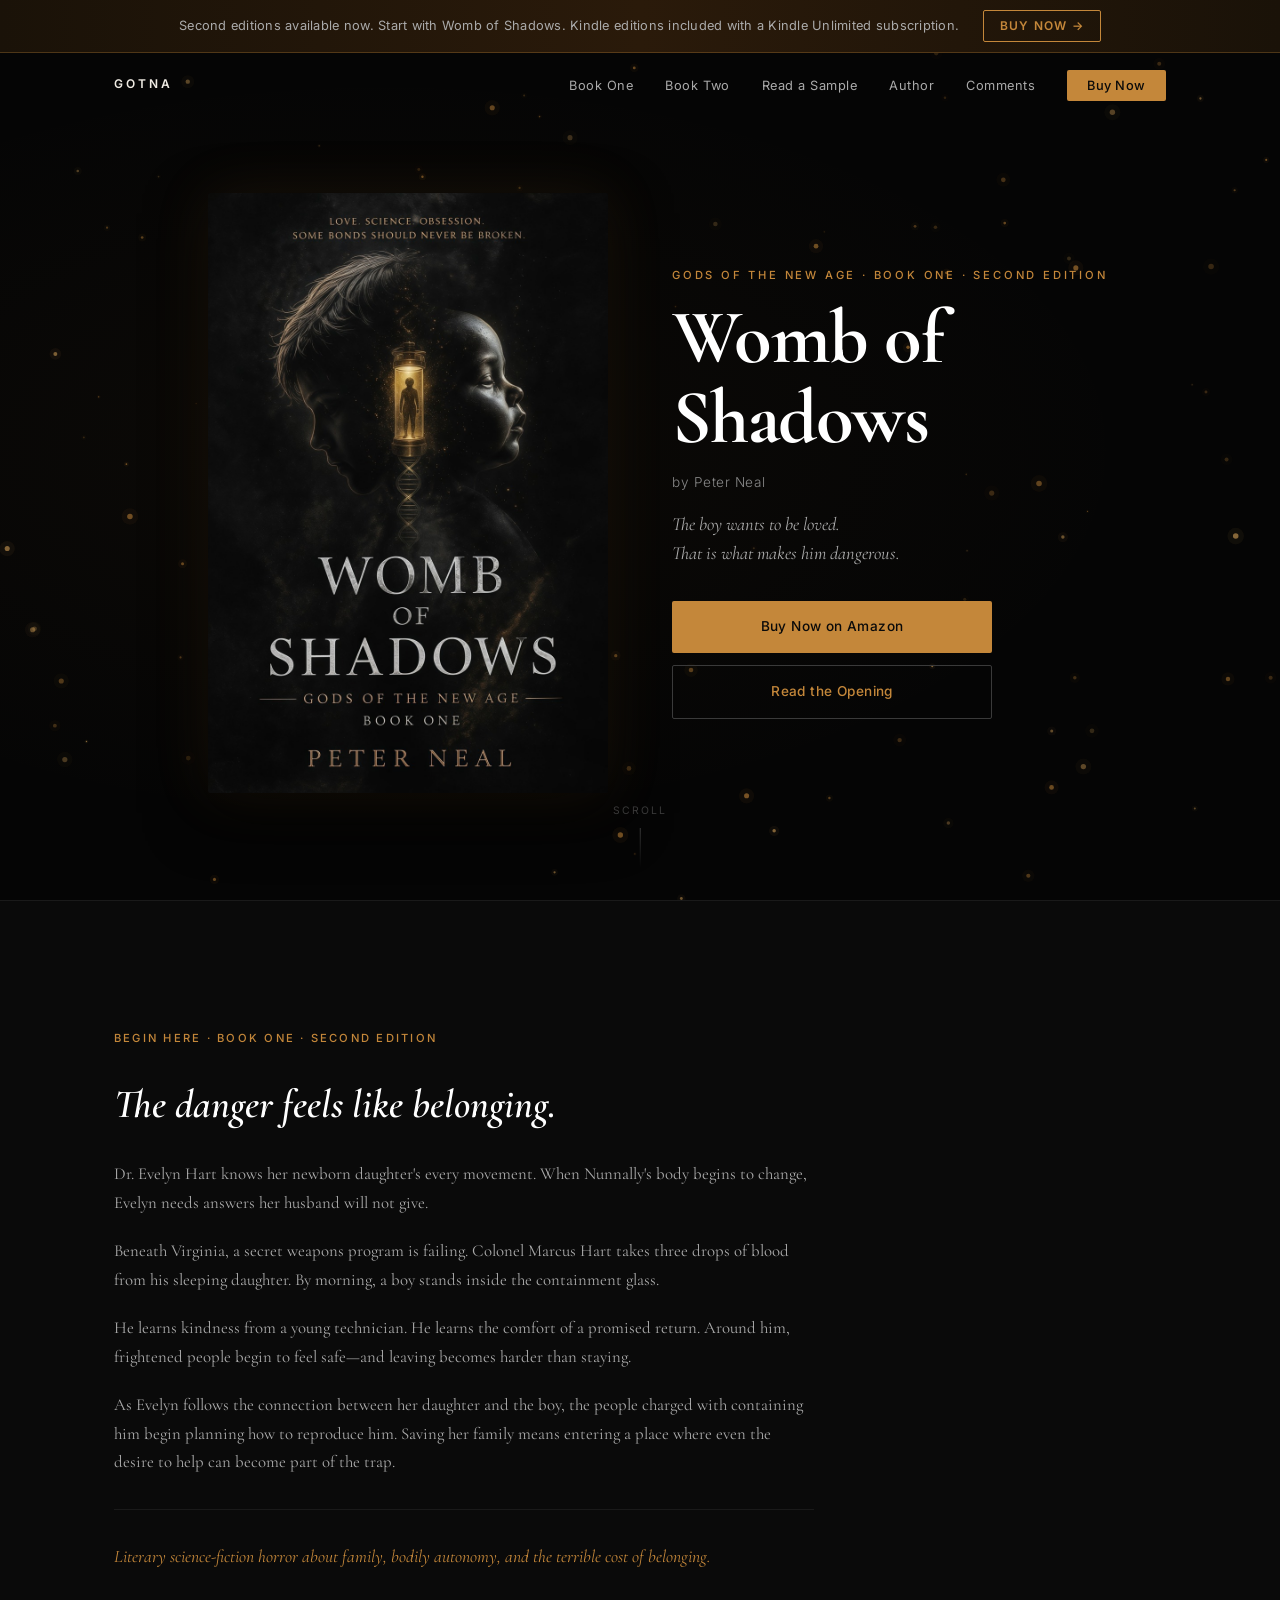
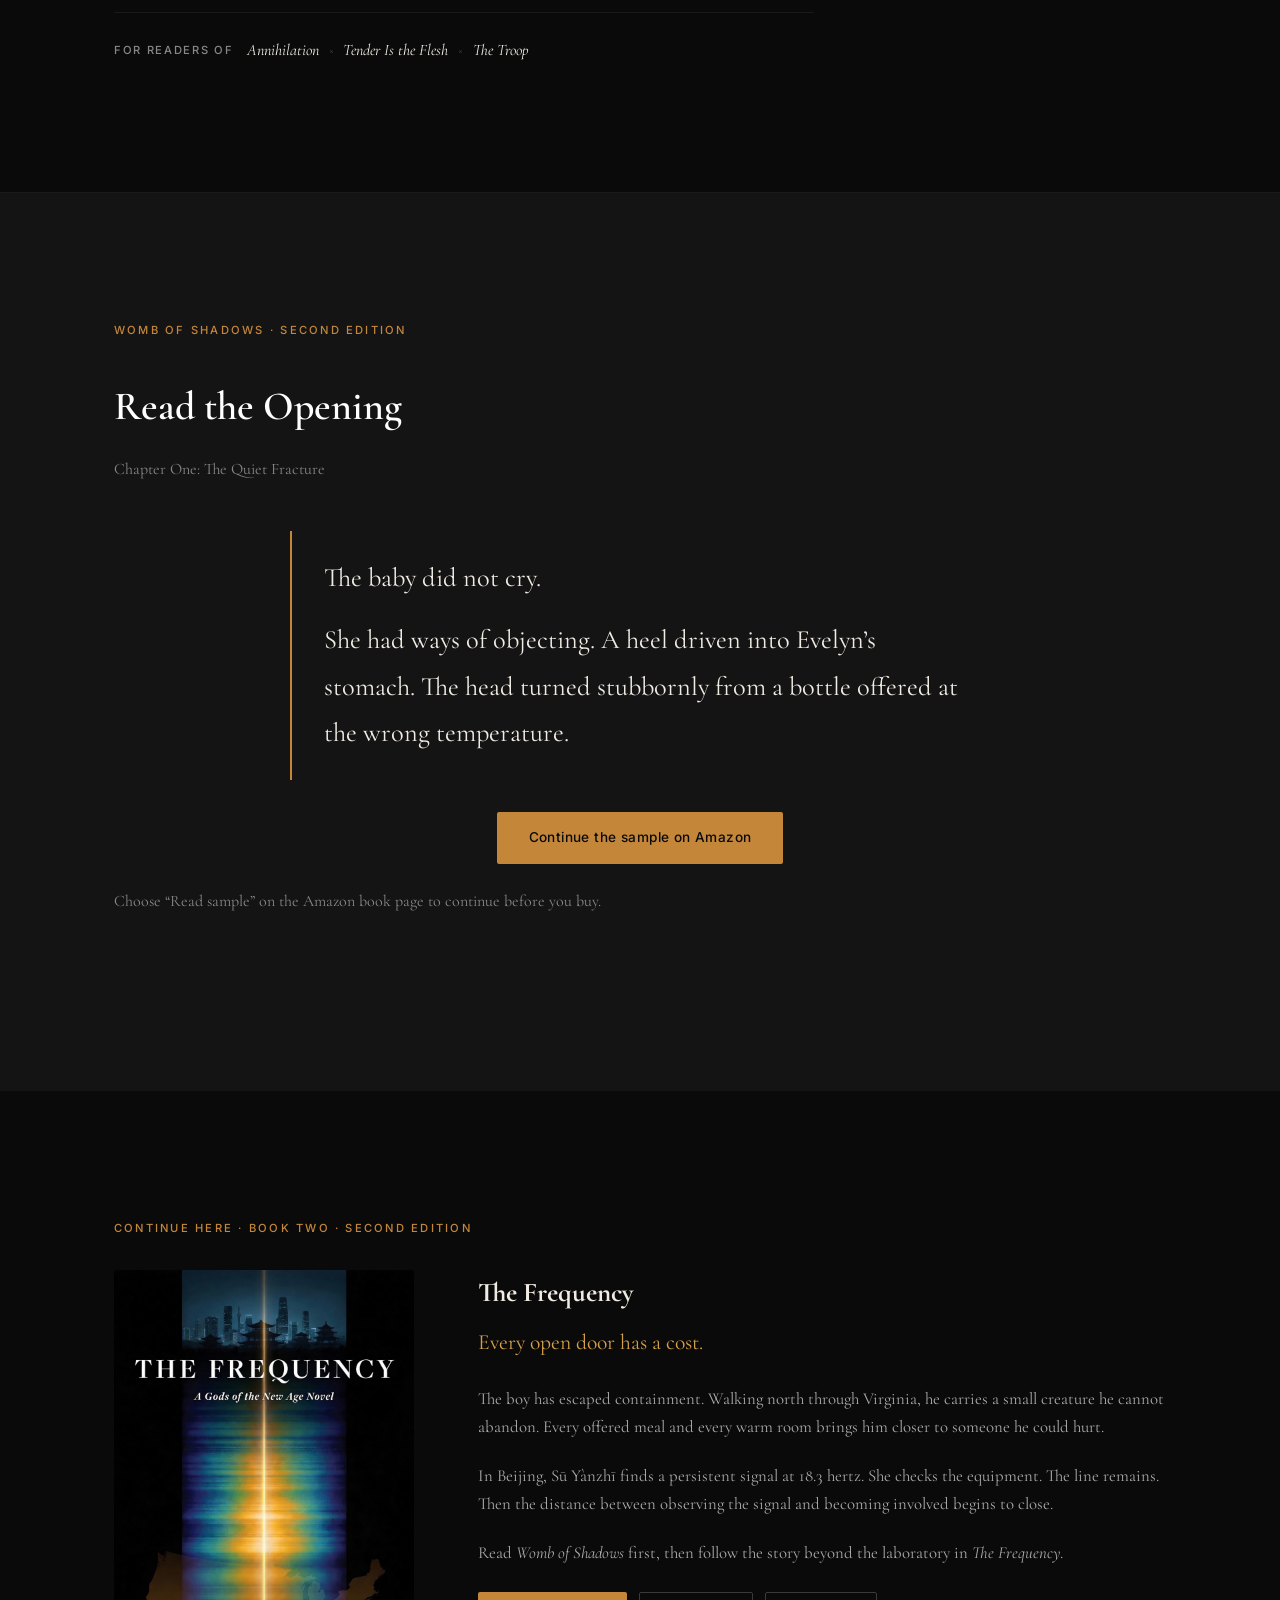
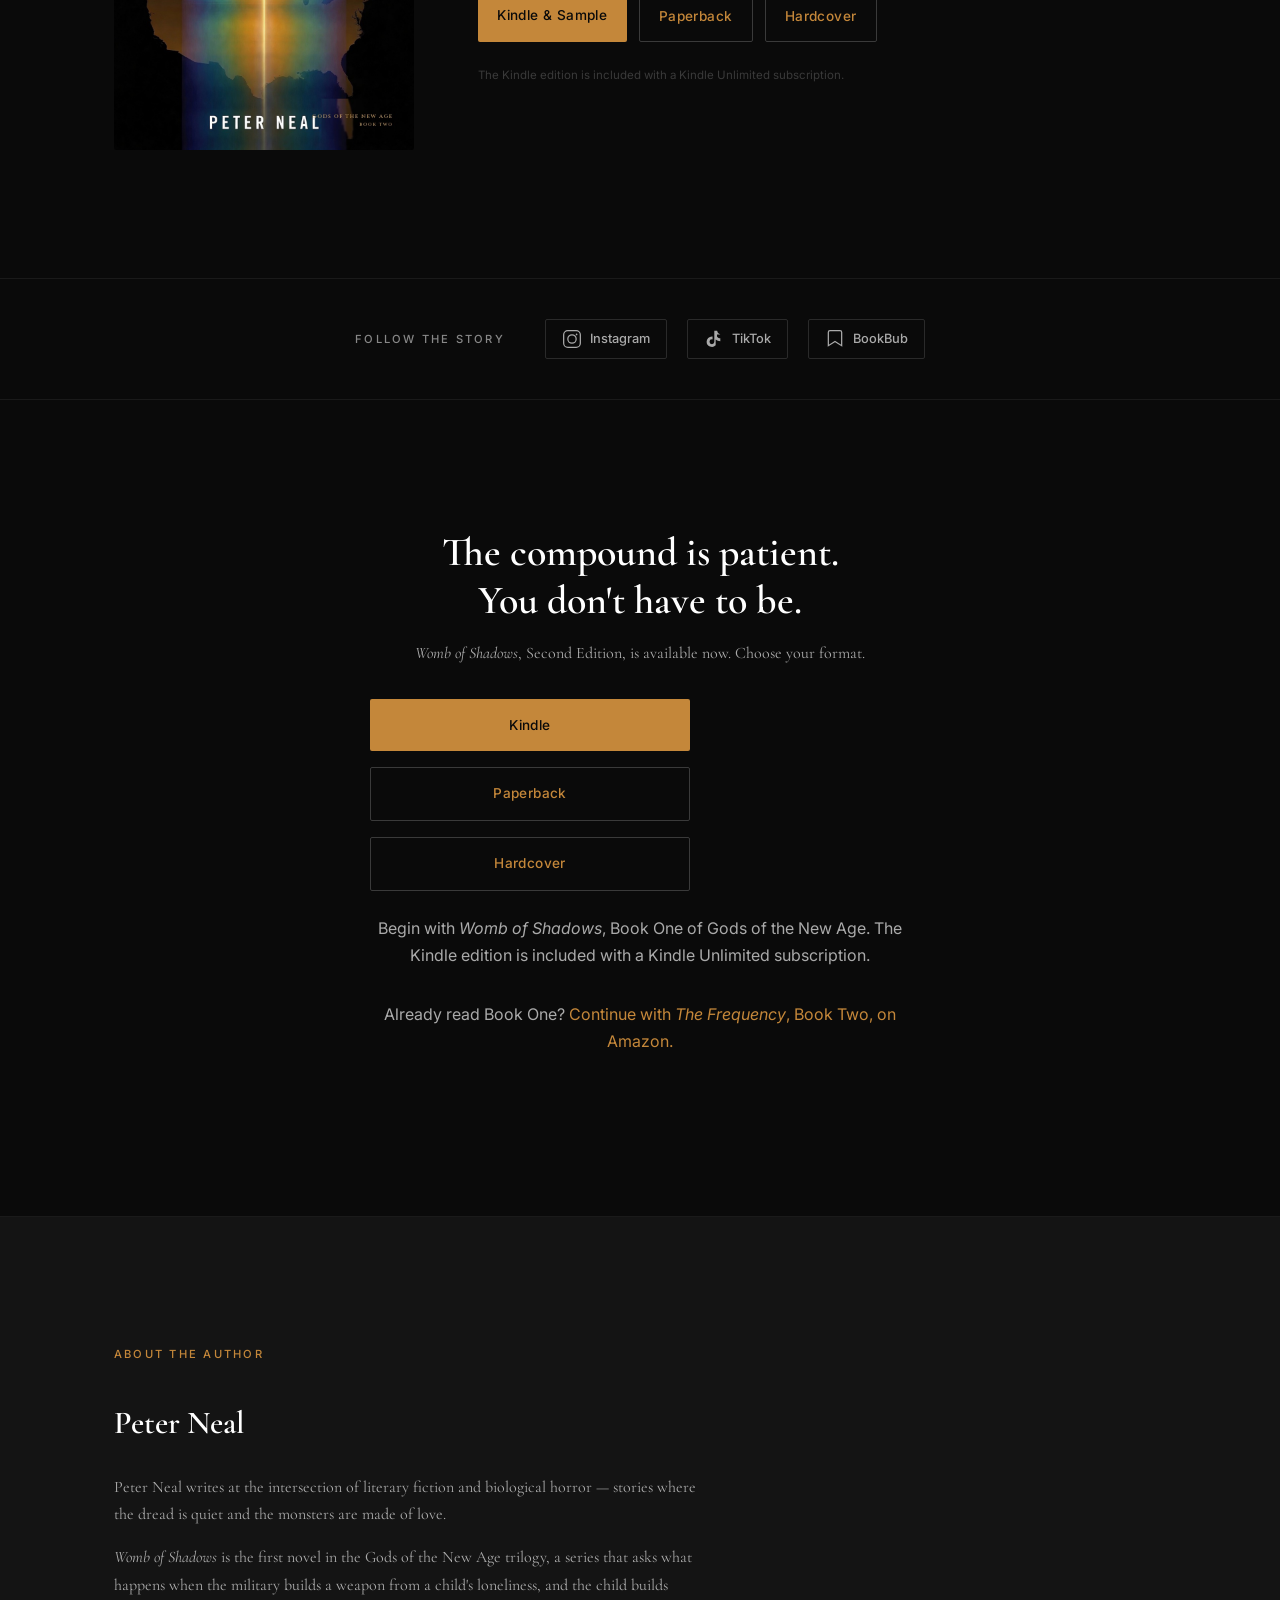
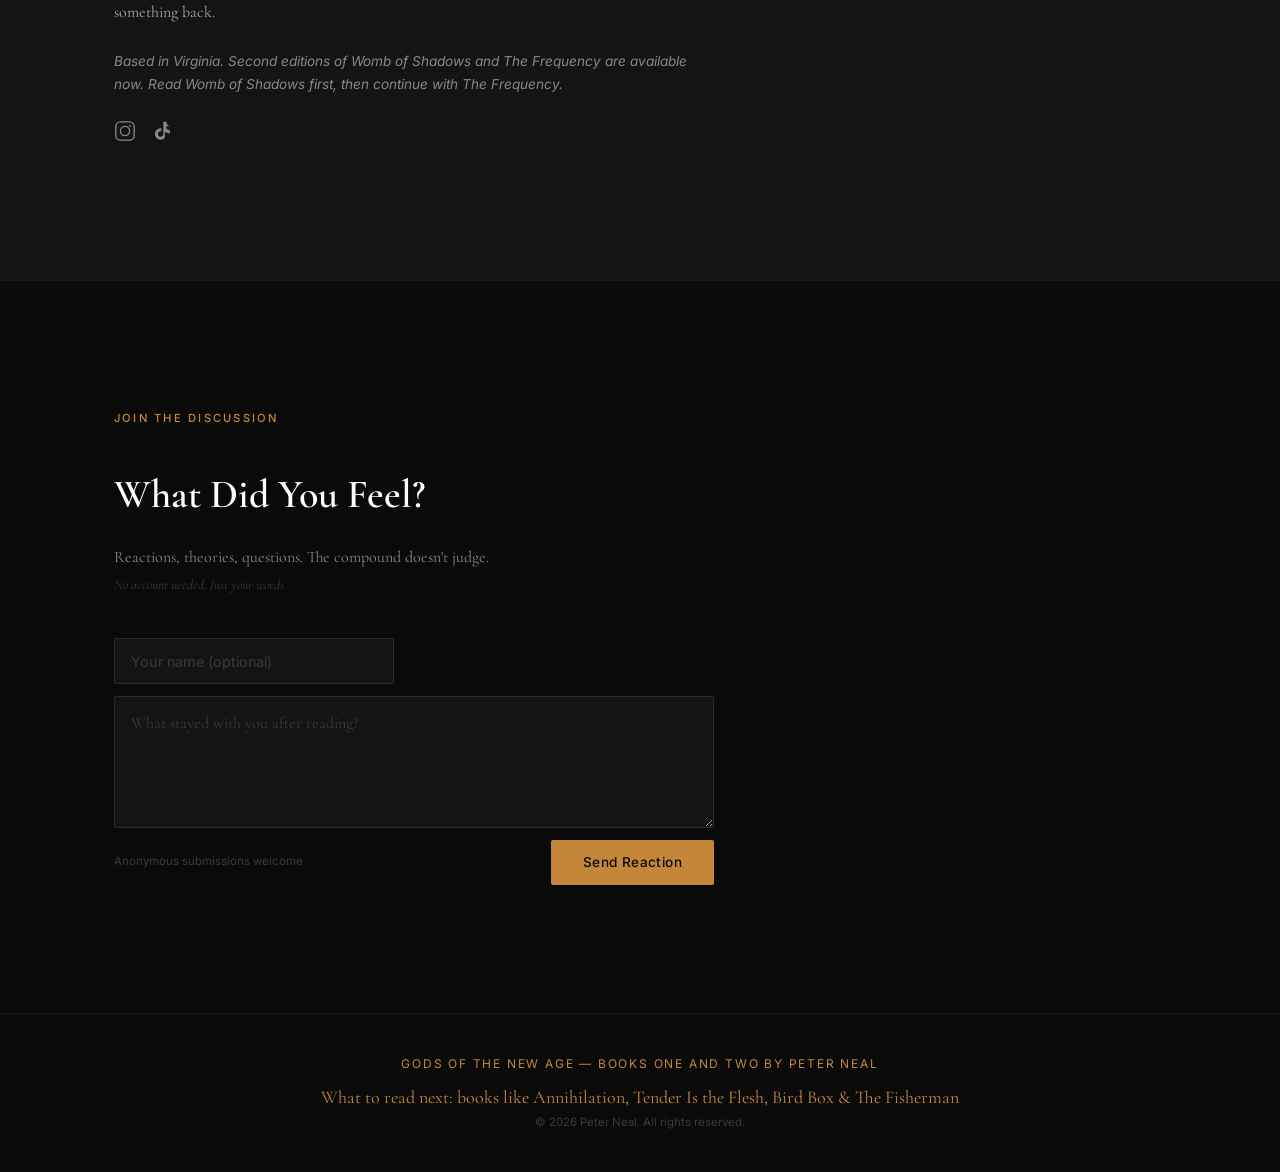
==== commit ae4dbe11: "Point Instagram links to verified author account" ====
--- a/index.html
+++ b/index.html
@@ -162,7 +162,7 @@
             <div class="follow-inner">
                 <p class="follow-label">Follow the story</p>
                 <div class="follow-links">
-                    <a href="https://www.instagram.com/peternealwrites" target="_blank" rel="noopener" class="follow-link">
+                    <a href="https://www.instagram.com/gods_of_the_new_age/" target="_blank" rel="noopener" class="follow-link">
                         <svg viewBox="0 0 24 24" fill="none" stroke="currentColor" stroke-width="1.5" width="20" height="20">
                             <rect x="2" y="2" width="20" height="20" rx="5"/>
                             <circle cx="12" cy="12" r="5"/>
@@ -226,7 +226,7 @@
                         Read <em>Womb of Shadows</em> first, then continue with <em>The Frequency</em>.
                     </p>
                     <div class="social-links">
-                        <a href="https://www.instagram.com/peternealwrites" target="_blank" rel="noopener" class="social-link" aria-label="Instagram" title="Instagram">
+                        <a href="https://www.instagram.com/gods_of_the_new_age/" target="_blank" rel="noopener" class="social-link" aria-label="Instagram" title="Instagram">
                             <svg viewBox="0 0 24 24" fill="none" stroke="currentColor" stroke-width="1.5" width="22" height="22">
                                 <rect x="2" y="2" width="20" height="20" rx="5"/>
                                 <circle cx="12" cy="12" r="5"/>
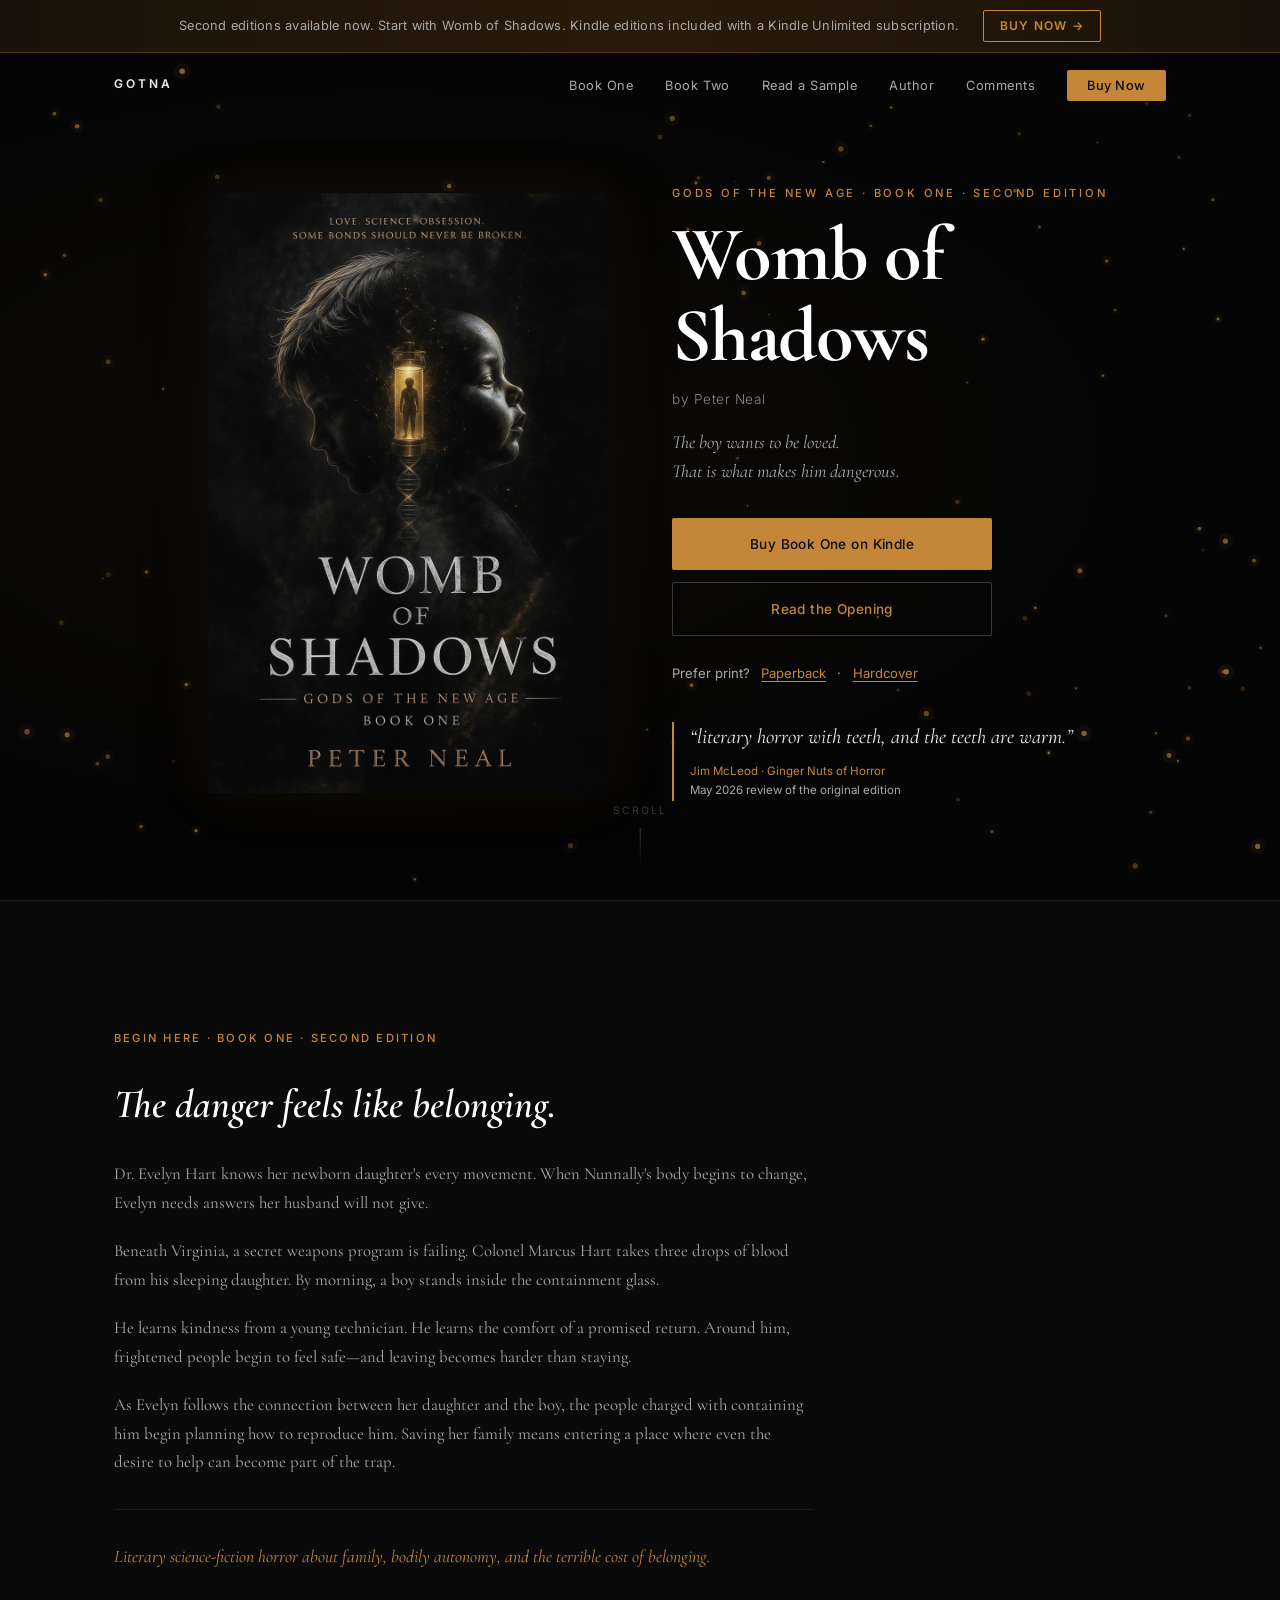
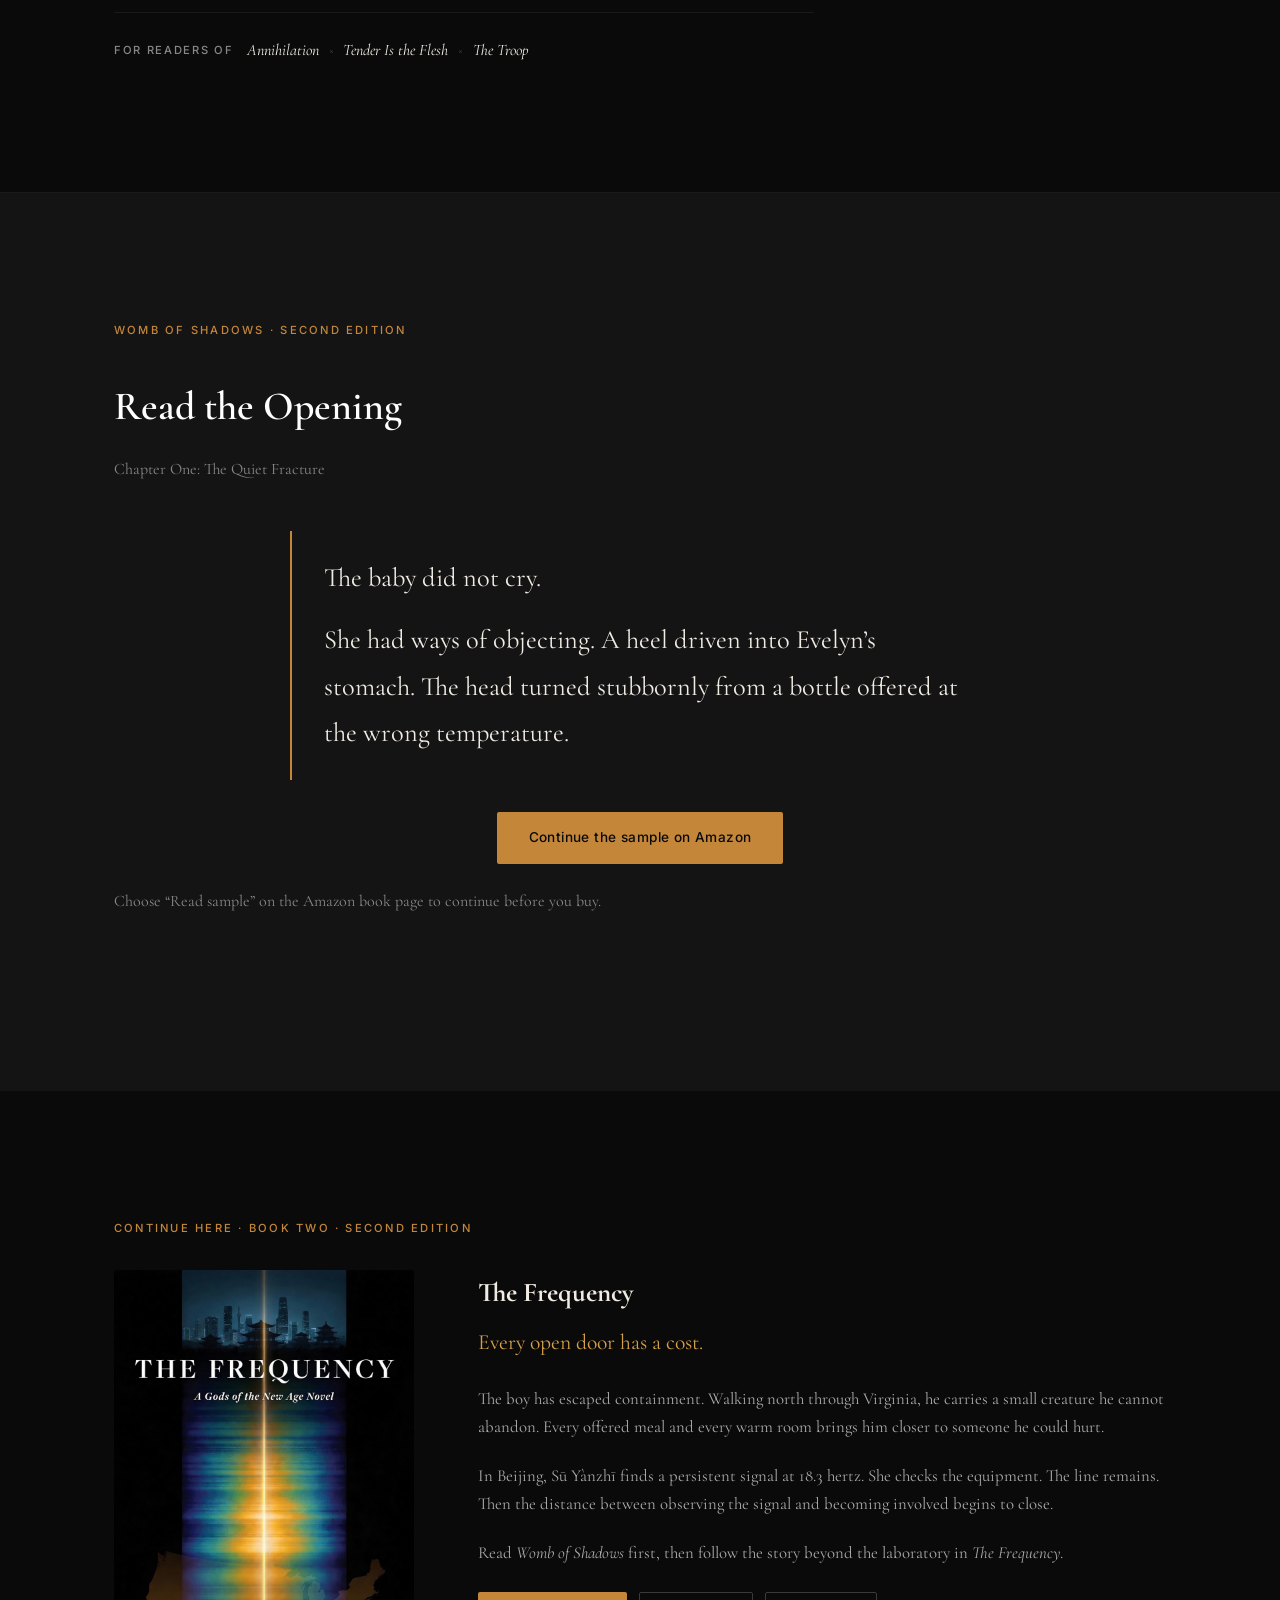
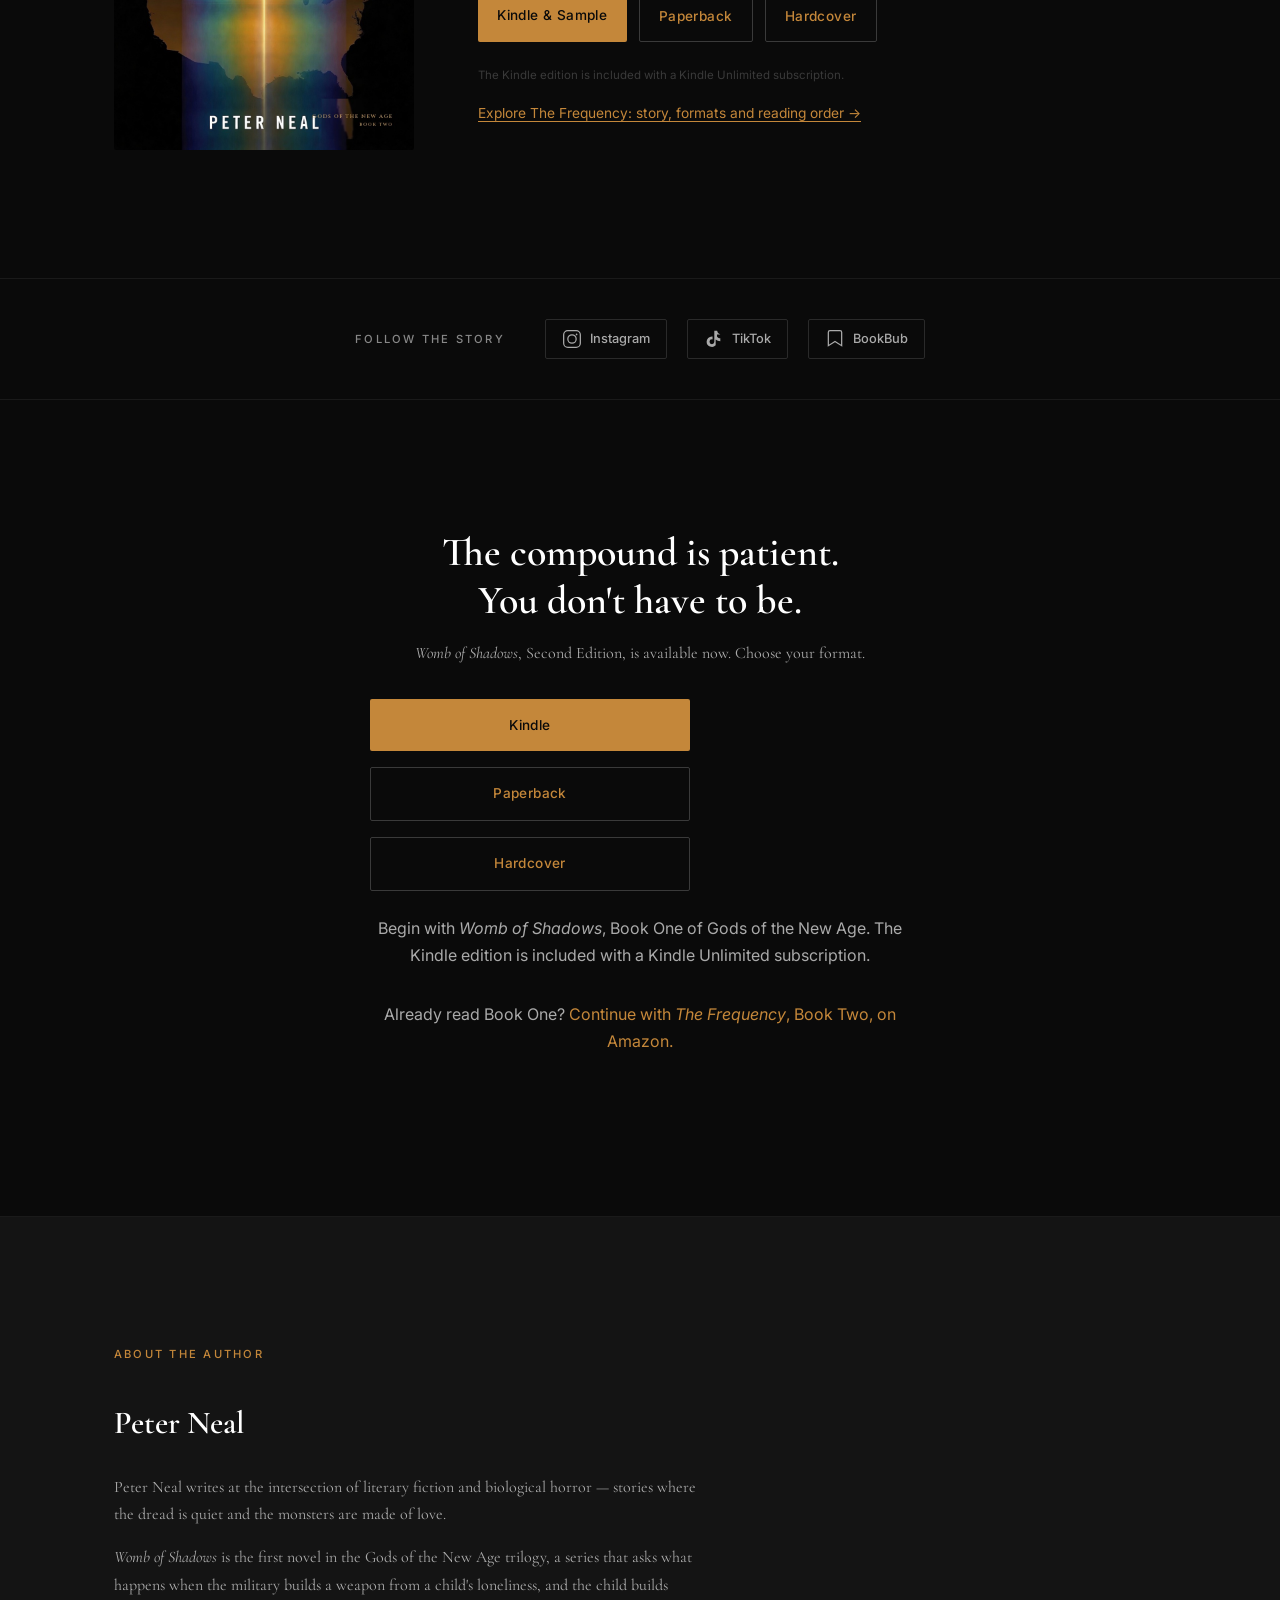
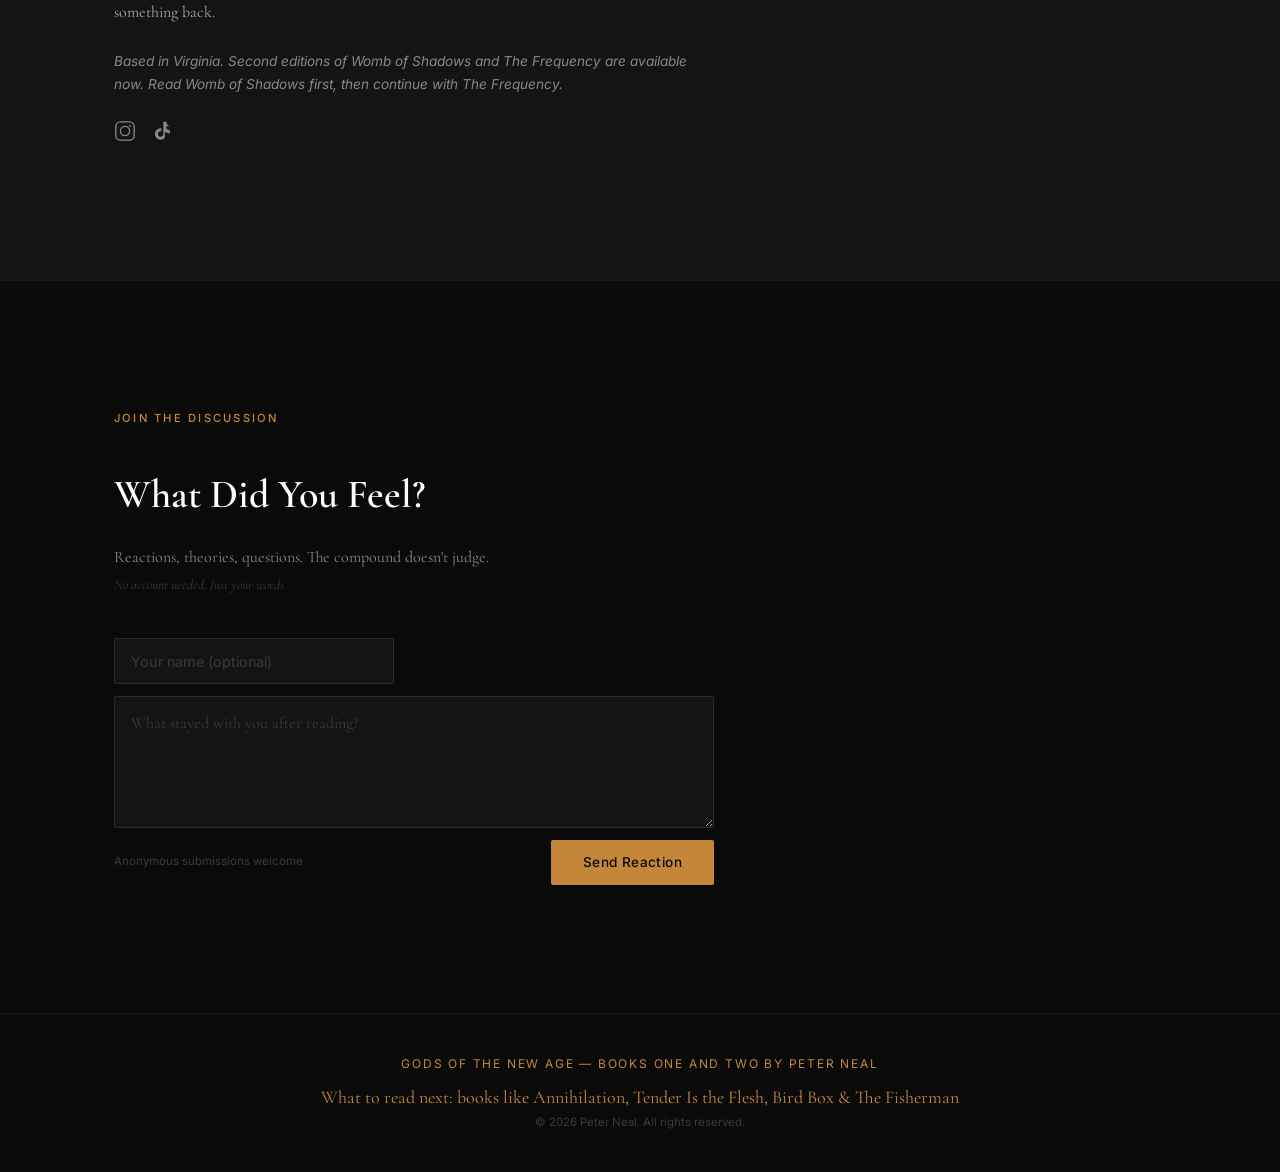
==== commit f86cf532: "Improve book buying paths and add The Frequency landing page" ====
--- a/index.html
+++ b/index.html
@@ -25,6 +25,7 @@
     <link rel="preconnect" href="https://fonts.gstatic.com" crossorigin>
     <link href="https://fonts.googleapis.com/css2?family=Cormorant+Garamond:ital,wght@0,400;0,600;0,700;1,400;1,600&family=Inter:wght@300;400;500;600&display=swap" rel="stylesheet">
     <link rel="stylesheet" href="css/style.css">
+    <link rel="stylesheet" href="css/earning.css">
 
     <!-- Analytics (Google Analytics 4) — replace G-DT17MCMQZ6 with your Measurement ID from analytics.google.com -->
     <script async src="https://www.googletagmanager.com/gtag/js?id=G-DT17MCMQZ6"></script>
@@ -33,13 +34,7 @@
       function gtag(){dataLayer.push(arguments);}
       gtag('js', new Date());
       gtag('config', 'G-DT17MCMQZ6');
-      // Track buy + sample clicks as conversions
-      document.addEventListener('click', function(e){
-        var a = e.target.closest('a'); if(!a) return;
-        var href = a.getAttribute('href') || '';
-        if(href.indexOf('amazon.')>-1) gtag('event','buy_click',{link_url:href});
-        if(a.classList.contains('promo-cta')||a.classList.contains('nav-cta')) gtag('event','cta_click',{label:a.textContent.trim()});
-      });
+      // Store and sample clicks are interest signals, not confirmed sales.
     </script>
 </head>
 <body>
@@ -52,7 +47,7 @@
             </button>
             <ul class="nav-links" id="nav-links">
                 <li><a href="#book">Book One</a></li>
-                <li><a href="#book-two">Book Two</a></li>
+                <li><a href="the-frequency/">Book Two</a></li>
                 <li><a href="#read">Read a Sample</a></li>
                 <li><a href="#author">Author</a></li>
                 <li><a href="#comments">Comments</a></li>
@@ -82,9 +77,14 @@
                 <p class="hero-author">by Peter Neal</p>
                 <p class="hero-tagline">The boy wants to be loved.<br>That is what makes him dangerous.</p>
                 <div class="hero-actions">
-                    <a href="https://www.amazon.com/dp/B0HJBRHK89" target="_blank" class="btn btn-primary">Buy Now on Amazon</a>
+                    <a href="https://www.amazon.com/dp/B0HJBRHK89" target="_blank" rel="noopener" class="btn btn-primary" data-intent="purchase" data-placement="hero">Buy Book One on Kindle</a>
                     <a href="#read" class="btn btn-secondary">Read the Opening</a>
                 </div>
+                <p class="format-links">Prefer print? <a href="https://www.amazon.com/dp/B0HJBP416M" target="_blank" rel="noopener" data-intent="purchase" data-placement="hero-print">Paperback</a> <span aria-hidden="true">·</span> <a href="https://www.amazon.com/dp/B0HJBM15NW" target="_blank" rel="noopener" data-intent="purchase" data-placement="hero-print">Hardcover</a></p>
+                <figure class="press-proof">
+                    <blockquote><p>&ldquo;literary horror with teeth, and the teeth are warm.&rdquo;</p></blockquote>
+                    <figcaption><a href="https://gnofhorror.com/womb-of-shadows-by-peter-neal-review/" target="_blank" rel="noopener">Jim McLeod · Ginger Nuts of Horror</a><span>May 2026 review of the original edition</span></figcaption>
+                </figure>
             </div>
         </div>
         <div class="scroll-indicator">
@@ -128,7 +128,7 @@
                 <p>The baby did not cry.</p>
                 <p>She had ways of objecting. A heel driven into Evelyn’s stomach. The head turned stubbornly from a bottle offered at the wrong temperature.</p>
             </blockquote>
-            <p class="sample-action"><a href="https://www.amazon.com/dp/B0HJBRHK89" target="_blank" rel="noopener" class="btn btn-primary">Continue the sample on Amazon</a></p>
+            <p class="sample-action"><a href="https://www.amazon.com/dp/B0HJBRHK89" target="_blank" rel="noopener" class="btn btn-primary" data-intent="sample" data-placement="opening">Continue the sample on Amazon</a></p>
             <p class="read-subtitle">Choose “Read sample” on the Amazon book page to continue before you buy.</p>
         </div>
     </section>
@@ -146,11 +146,12 @@
                     <p class="book-description">In Beijing, Sū Yànzhī finds a persistent signal at 18.3 hertz. She checks the equipment. The line remains. Then the distance between observing the signal and becoming involved begins to close.</p>
                     <p class="book-description">Read <em>Womb of Shadows</em> first, then follow the story beyond the laboratory in <em>The Frequency</em>.</p>
                     <div class="series-actions">
-                        <a href="https://www.amazon.com/dp/B0HJBS8TWX" target="_blank" rel="noopener" class="btn btn-primary">Kindle &amp; Sample</a>
+                        <a href="https://www.amazon.com/dp/B0HJBS8TWX" target="_blank" rel="noopener" class="btn btn-primary" data-intent="sample" data-placement="book-two">Kindle &amp; Sample</a>
                         <a href="https://www.amazon.com/dp/B0HJBMNSQB" target="_blank" rel="noopener" class="btn btn-secondary">Paperback</a>
                         <a href="https://www.amazon.com/dp/B0HJC25573" target="_blank" rel="noopener" class="btn btn-secondary">Hardcover</a>
                     </div>
                     <p class="subscribe-note">The Kindle edition is included with a Kindle Unlimited subscription.</p>
+                    <p class="book-detail-link"><a href="the-frequency/">Explore The Frequency: story, formats and reading order &rarr;</a></p>
                 </div>
             </div>
         </div>
@@ -283,5 +284,6 @@
     </footer>
 
     <script src="js/main.js"></script>
+    <script src="js/book-links.js"></script>
 </body>
 </html>
--- a/css/earning.css
+++ b/css/earning.css
@@ -0,0 +1,46 @@
+/* Reading and format choices for the existing book storefront. */
+.format-links {
+    margin-top: 1.1rem;
+    color: var(--gray-300);
+    font-family: var(--font-sans);
+    font-size: 0.82rem;
+    line-height: 1.8;
+}
+.format-links a { margin-left: 0.45rem; text-decoration: underline; text-underline-offset: 0.2em; }
+.format-links span { margin-left: 0.45rem; }
+.press-proof {
+    margin-top: 1.8rem;
+    padding-left: 1rem;
+    border-left: 2px solid var(--amber);
+    max-width: 32rem;
+}
+.press-proof blockquote { color: var(--white); font-size: 1.3rem; font-style: italic; line-height: 1.4; }
+.press-proof figcaption { margin-top: 0.65rem; font-family: var(--font-sans); font-size: 0.72rem; line-height: 1.7; }
+.press-proof figcaption span { display: block; color: var(--gray-300); }
+.book-detail-link { margin-top: 1rem; font-family: var(--font-sans); font-size: 0.86rem; }
+.book-detail-link a { text-decoration: underline; text-underline-offset: 0.2em; }
+.frequency-page .hero-title { font-size: clamp(3rem, 7vw, 6rem); line-height: 1.05; }
+.frequency-page .hero-description { margin: 1.4rem 0; max-width: 35rem; font-size: 1.2rem; line-height: 1.6; color: var(--gray-300); }
+.frequency-page .hero-actions { flex-wrap: wrap; }
+.reading-order { padding-top: 4rem; padding-bottom: 4rem; background: var(--gray-900); }
+.reading-order h2 { font-size: clamp(2rem, 4vw, 3rem); line-height: 1.15; margin-bottom: 1rem; }
+.reading-order p { max-width: 44rem; margin-bottom: 1rem; }
+.reading-order .series-actions { display: flex; gap: 1rem; flex-wrap: wrap; margin-top: 1.5rem; }
+.book-questions { max-width: 760px; }
+.book-questions h2 { font-size: clamp(2rem, 4vw, 3rem); line-height: 1.15; margin-bottom: 2rem; }
+.book-questions h3 { font-size: 1.4rem; margin: 1.7rem 0 0.5rem; }
+.book-questions p { color: var(--gray-300); }
+a:focus-visible, button:focus-visible { outline: 2px solid var(--amber-light); outline-offset: 5px; }
+@media (max-width: 768px) {
+    .nav-toggle { position: relative; z-index: 1; }
+}
+@media (max-width: 600px) {
+    .hero-text { order: 1; }
+    .hero-cover { order: 2; }
+    .hero-content { gap: 2rem; }
+    .press-proof { margin-top: 1.3rem; }
+    .press-proof blockquote { font-size: 1.15rem; }
+    .frequency-page .hero-description { font-size: 1.08rem; }
+    .frequency-page .hero-actions .btn { width: 100%; text-align: center; }
+    .reading-order .series-actions .btn { width: 100%; text-align: center; }
+}
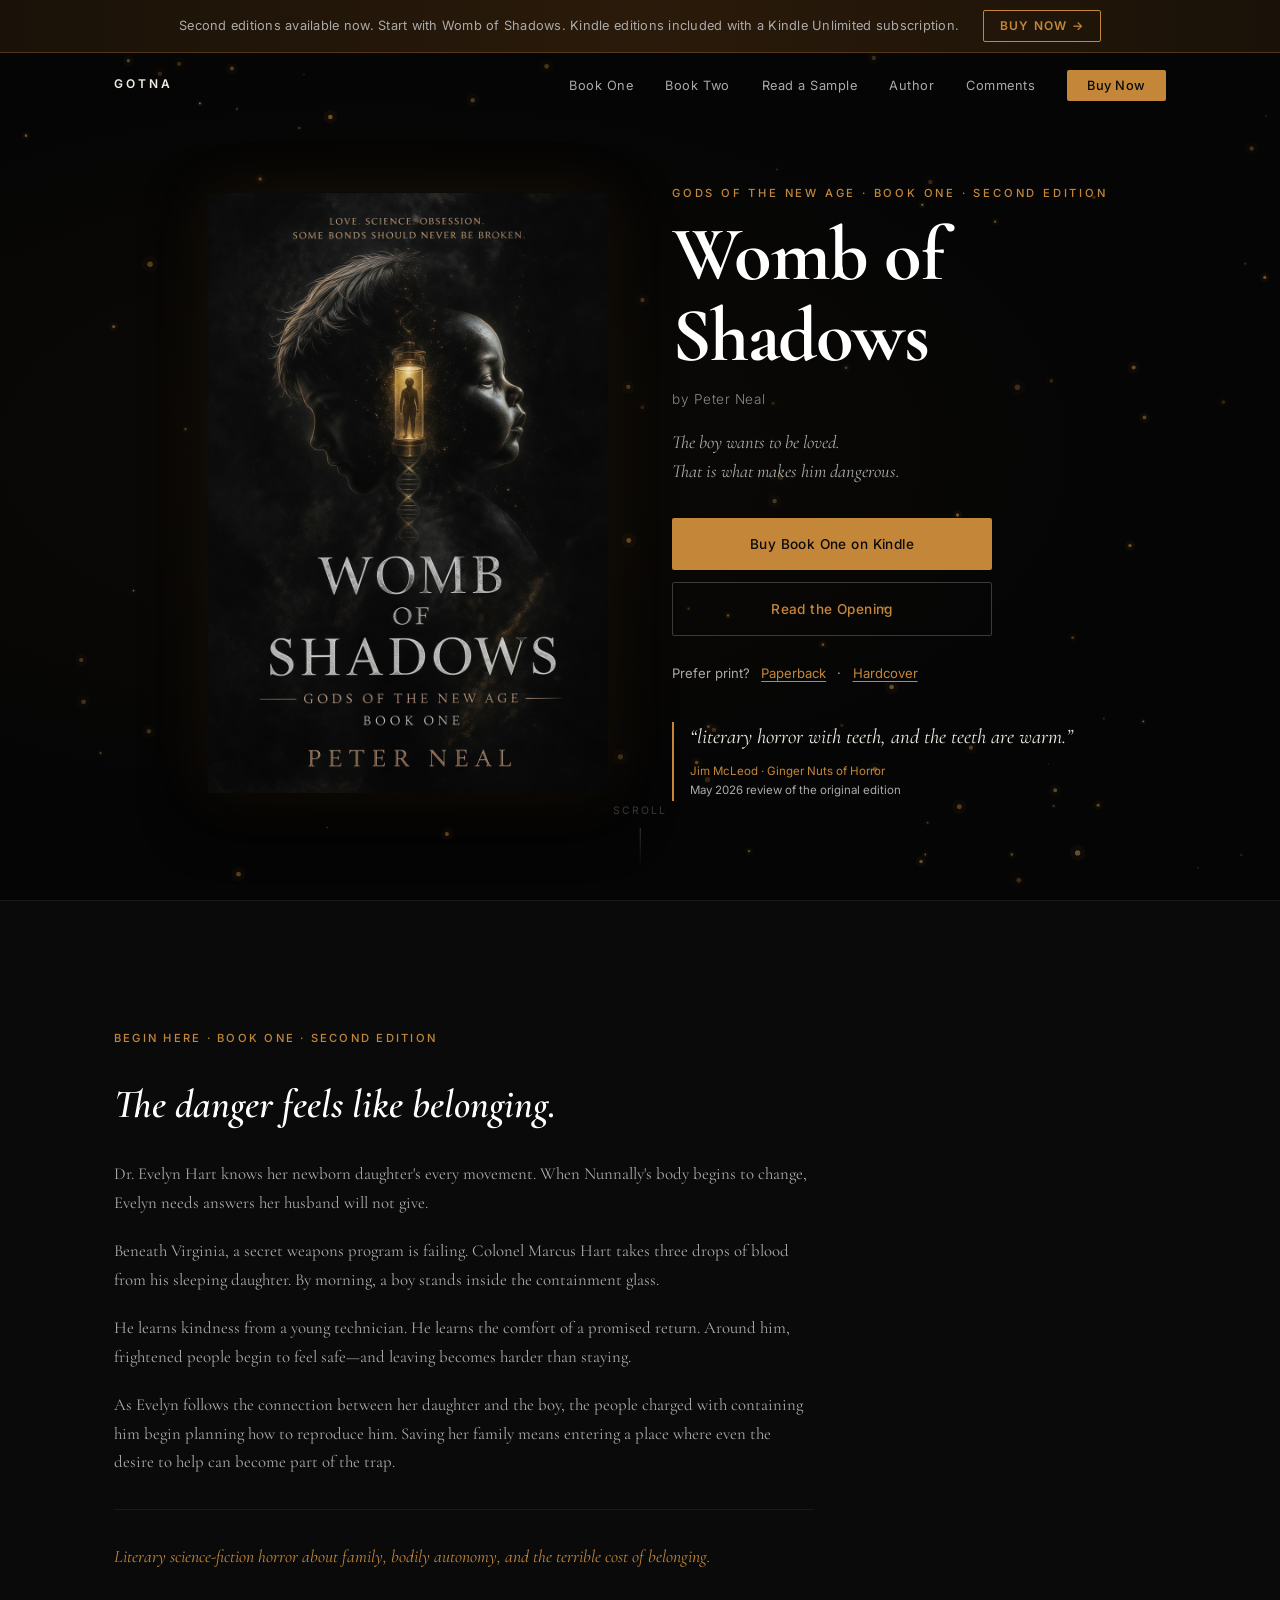
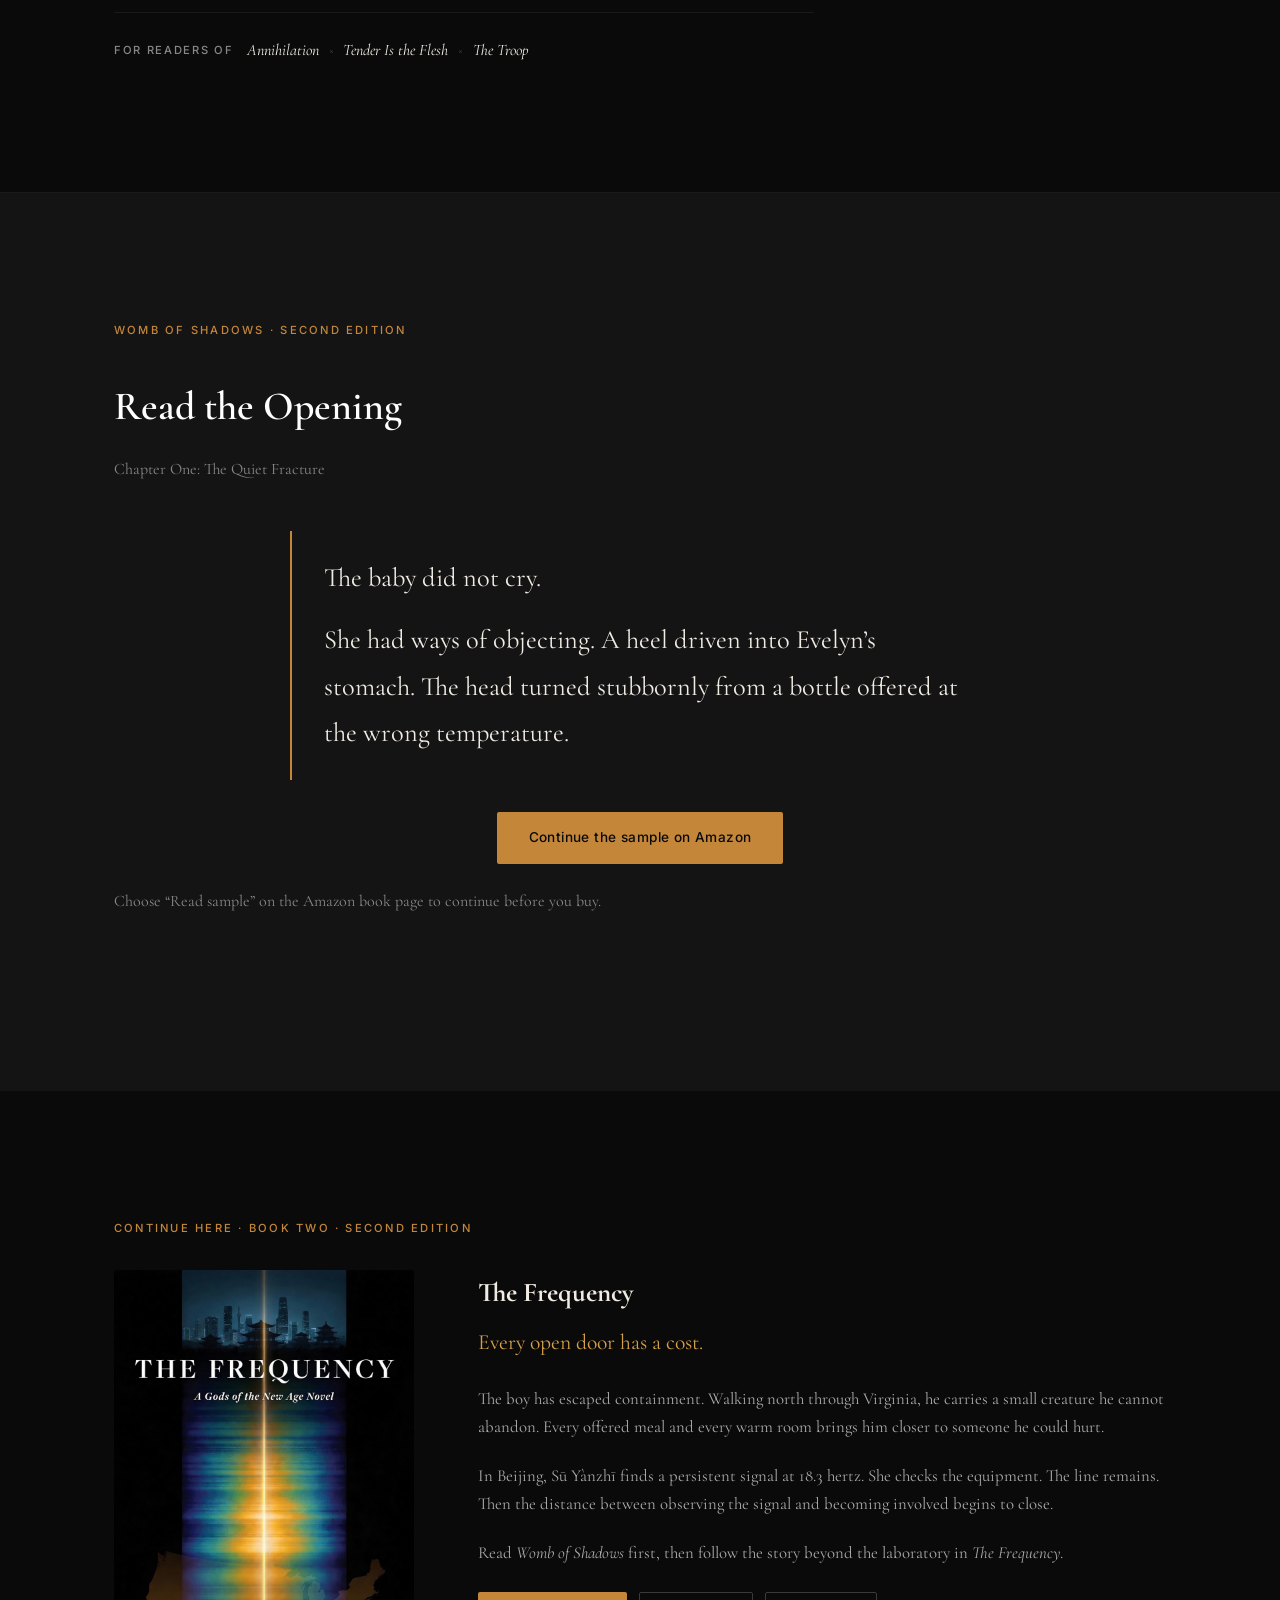
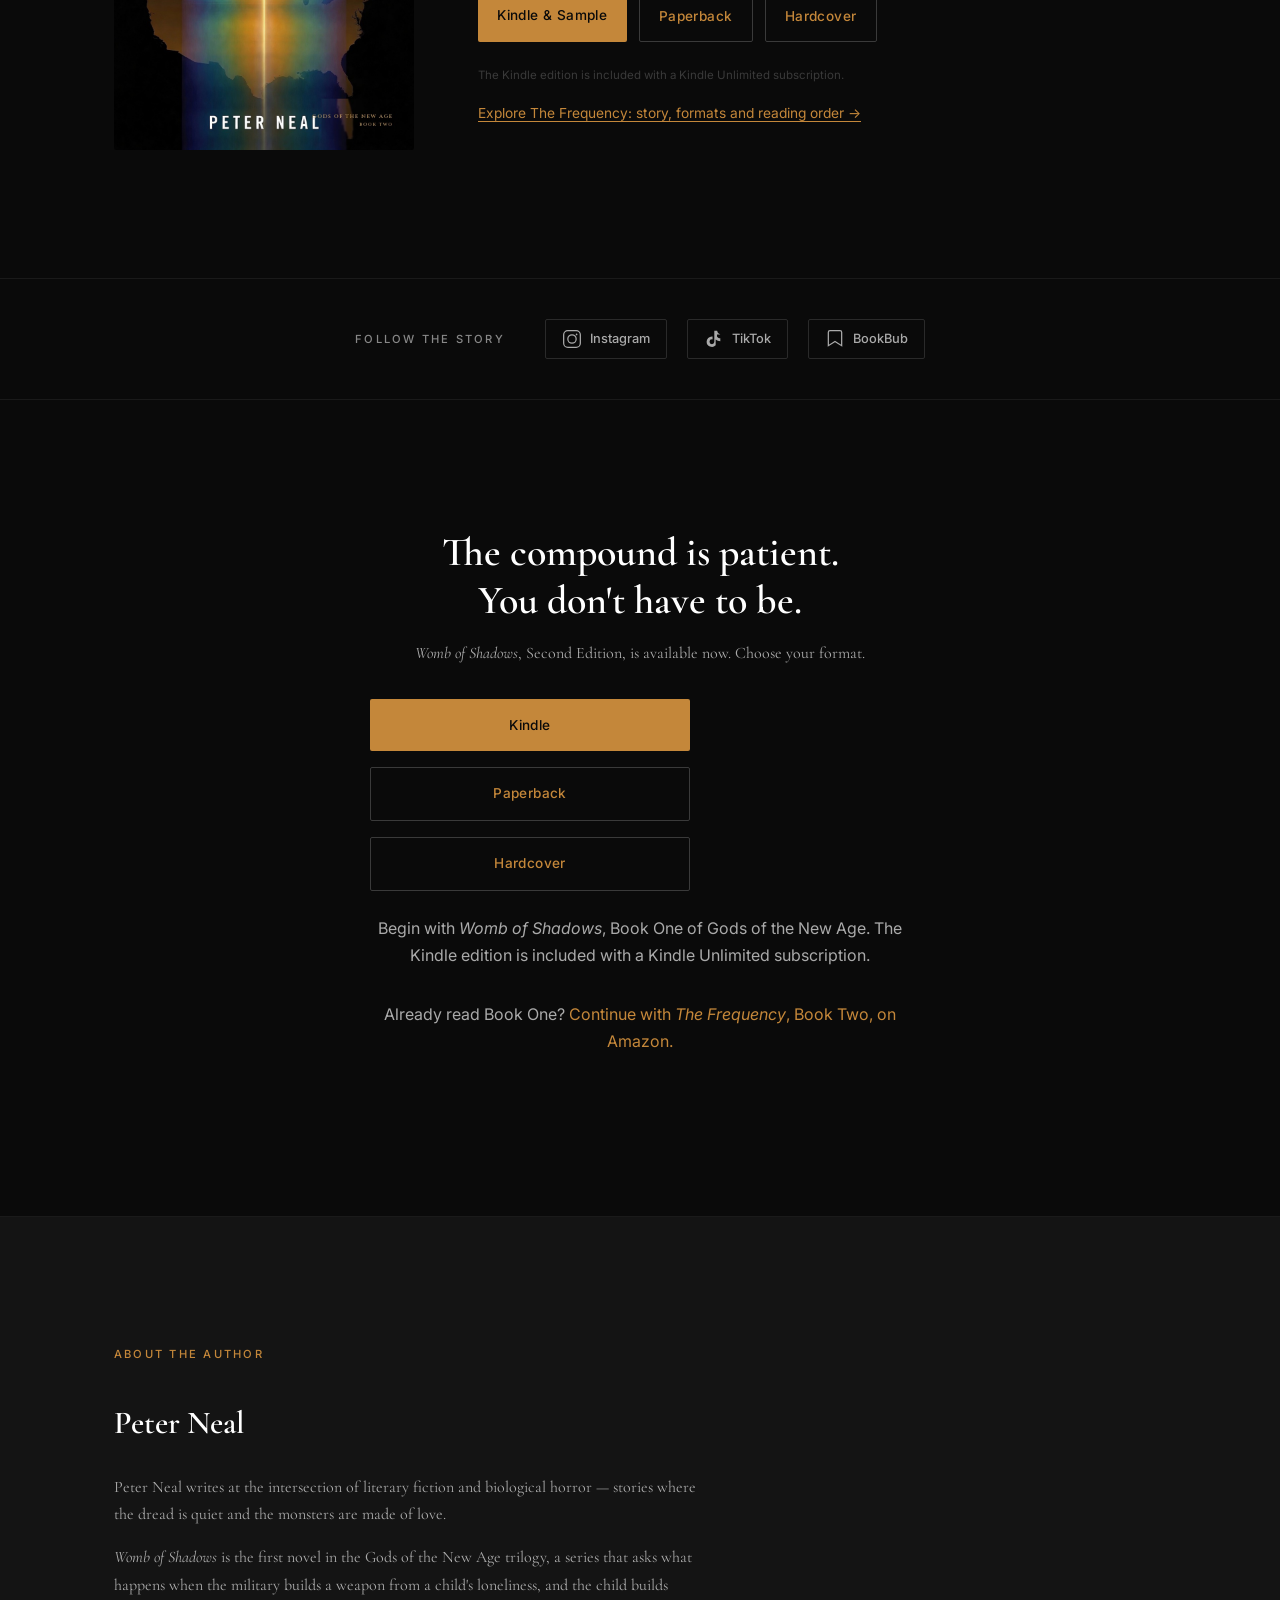
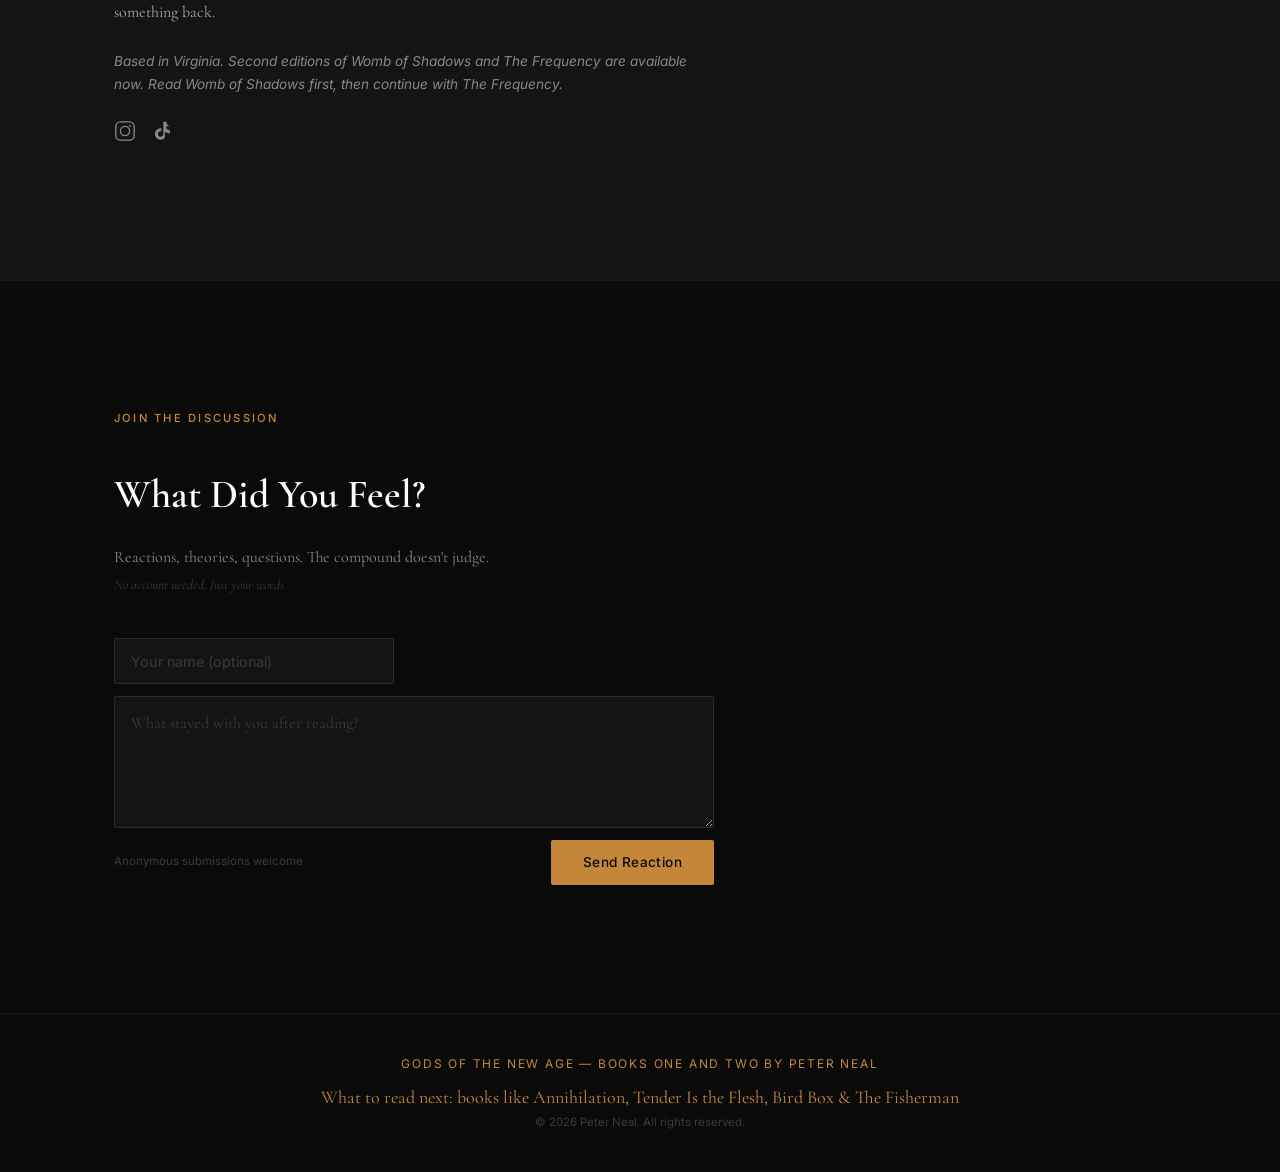
==== commit 0cb79002: "Exclude local previews from storefront analytics" ====
--- a/index.html
+++ b/index.html
@@ -33,7 +33,9 @@
       window.dataLayer = window.dataLayer || [];
       function gtag(){dataLayer.push(arguments);}
       gtag('js', new Date());
-      gtag('config', 'G-DT17MCMQZ6');
+      if (window.location.hostname === 'roguenealer.github.io') {
+        gtag('config', 'G-DT17MCMQZ6');
+      }
       // Store and sample clicks are interest signals, not confirmed sales.
     </script>
 </head>
